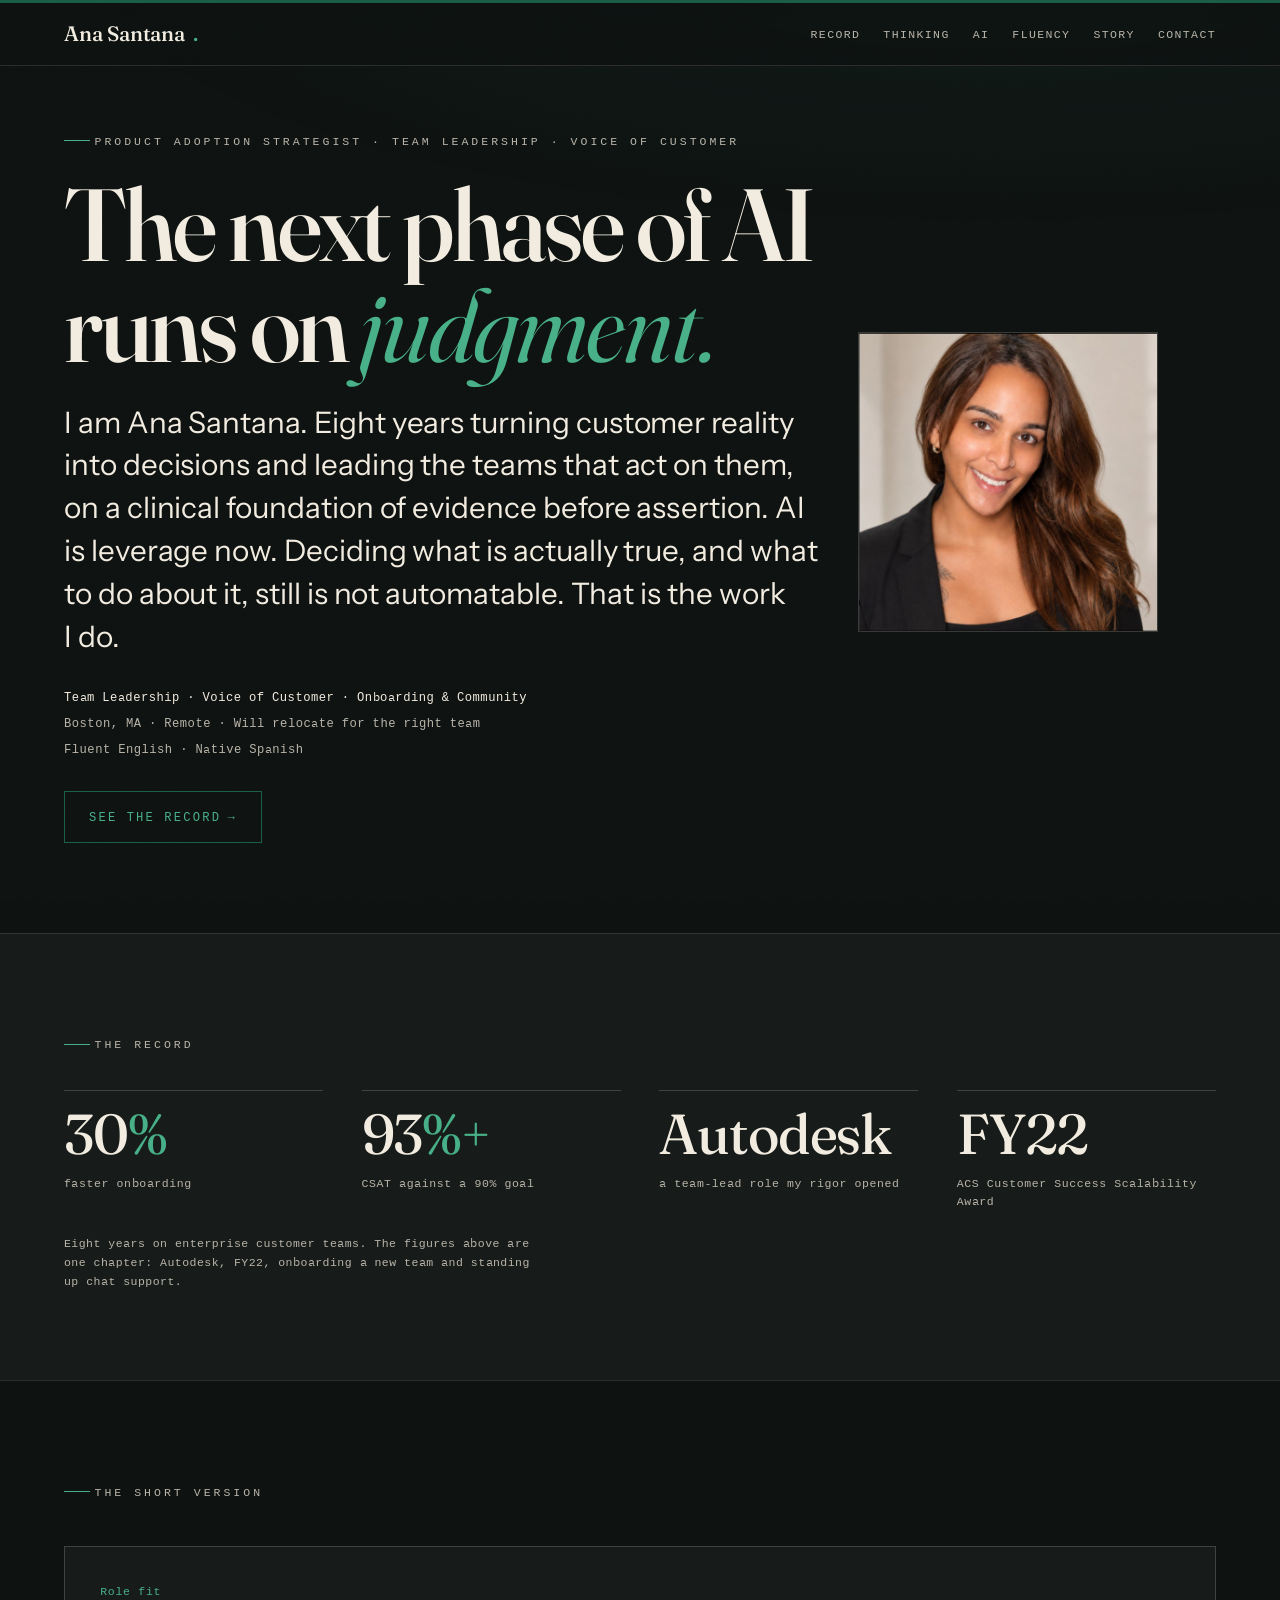
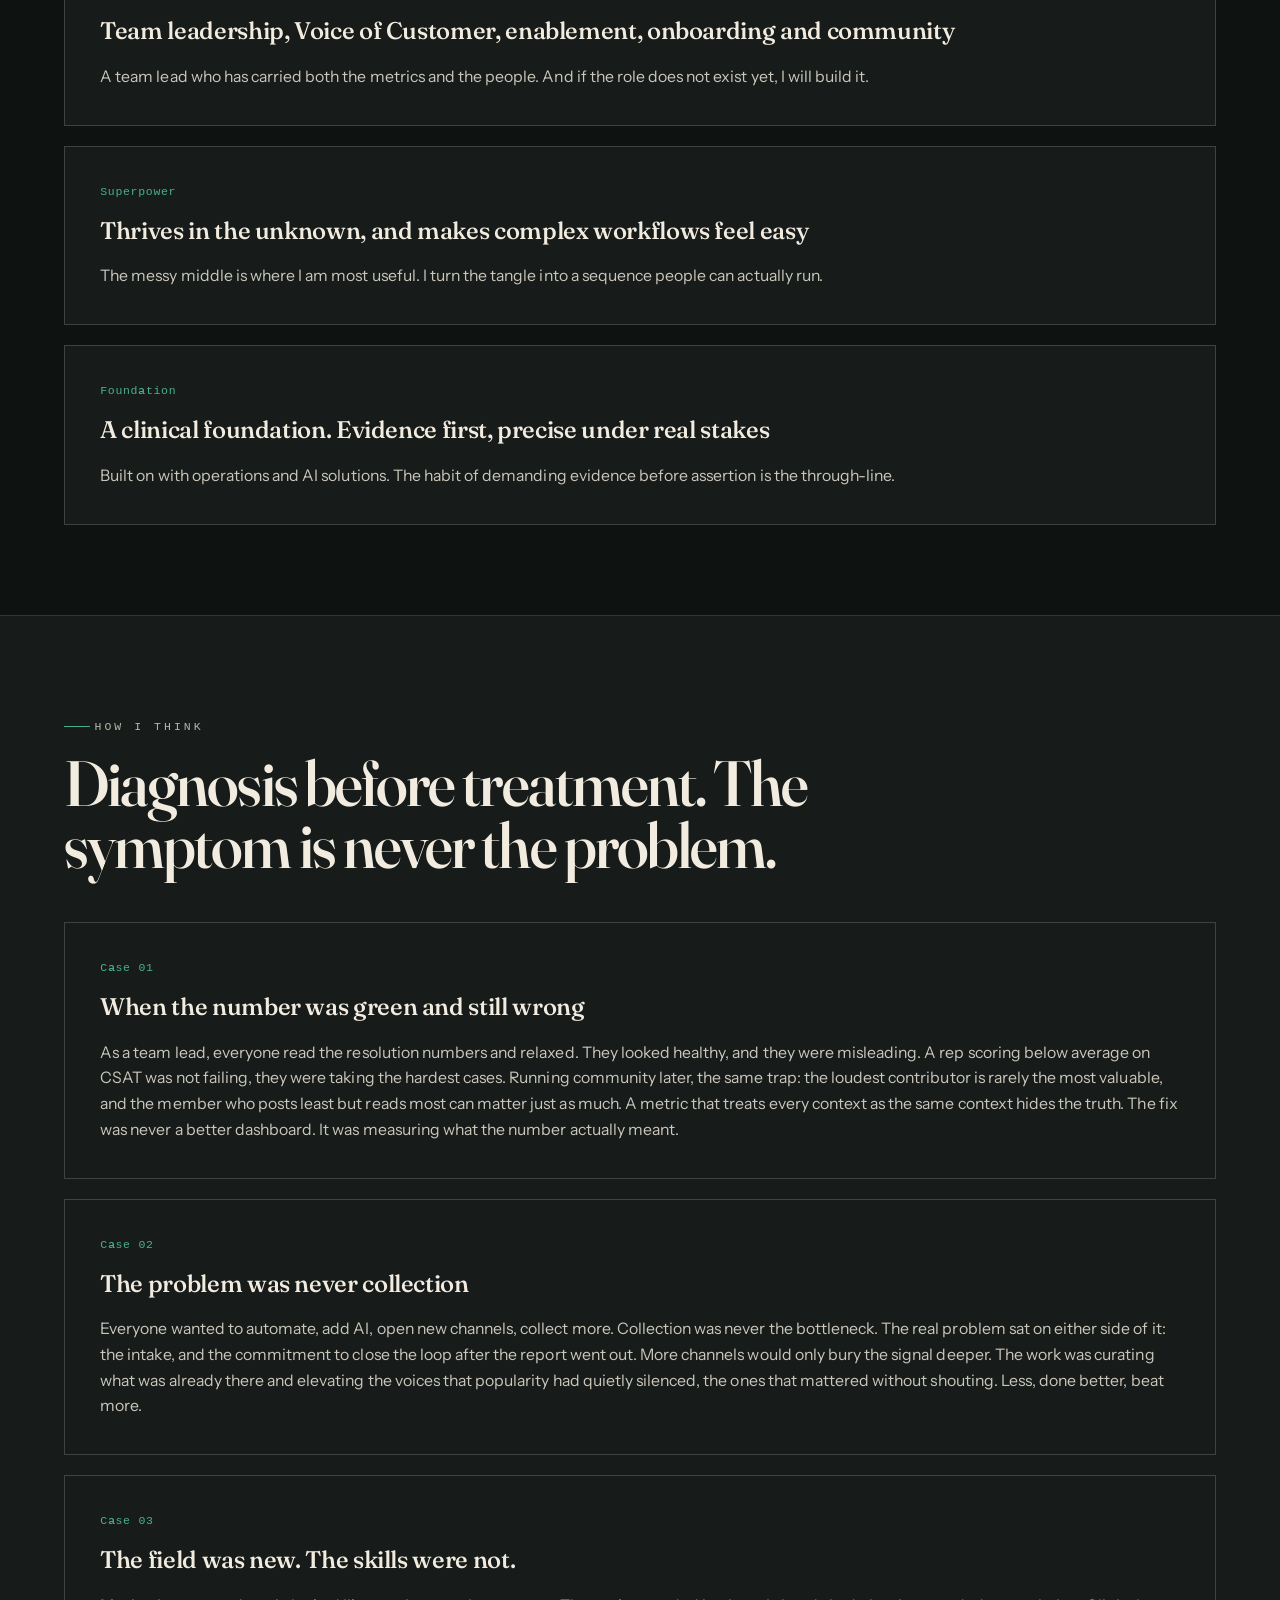
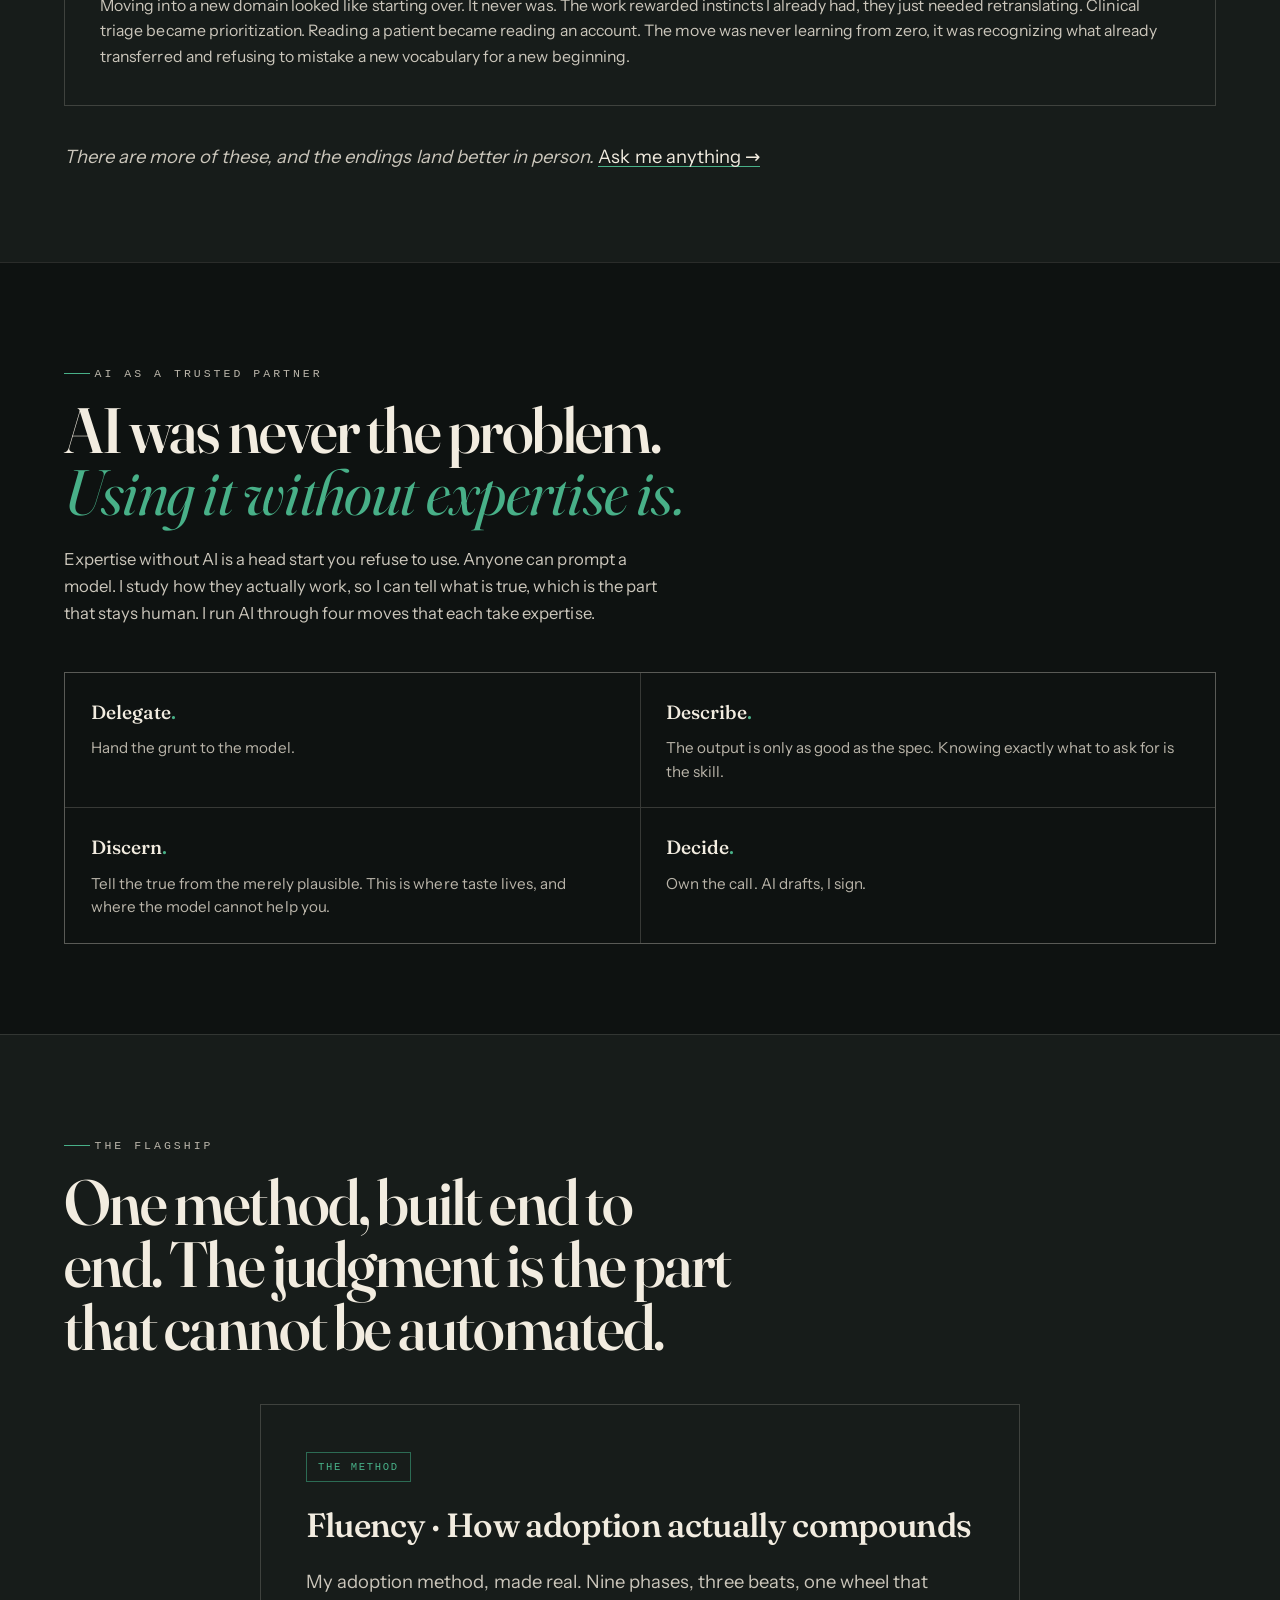
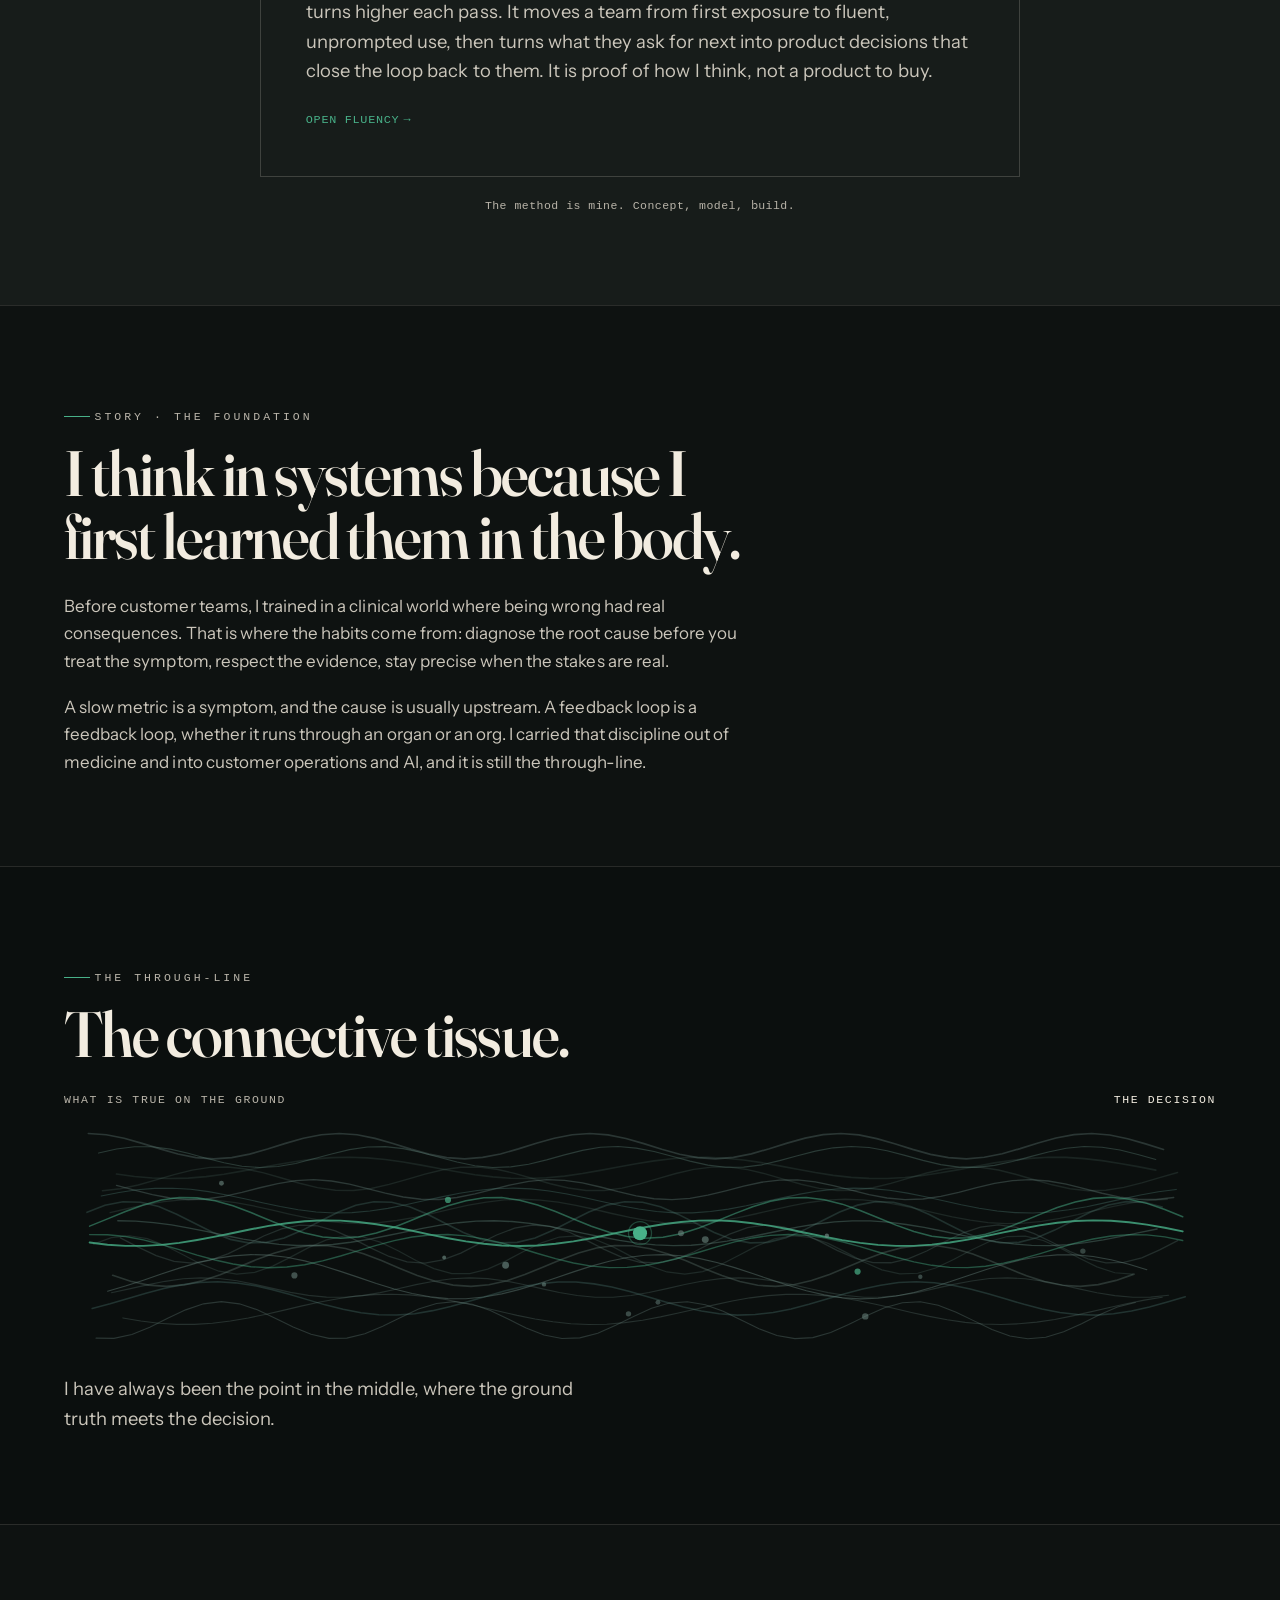
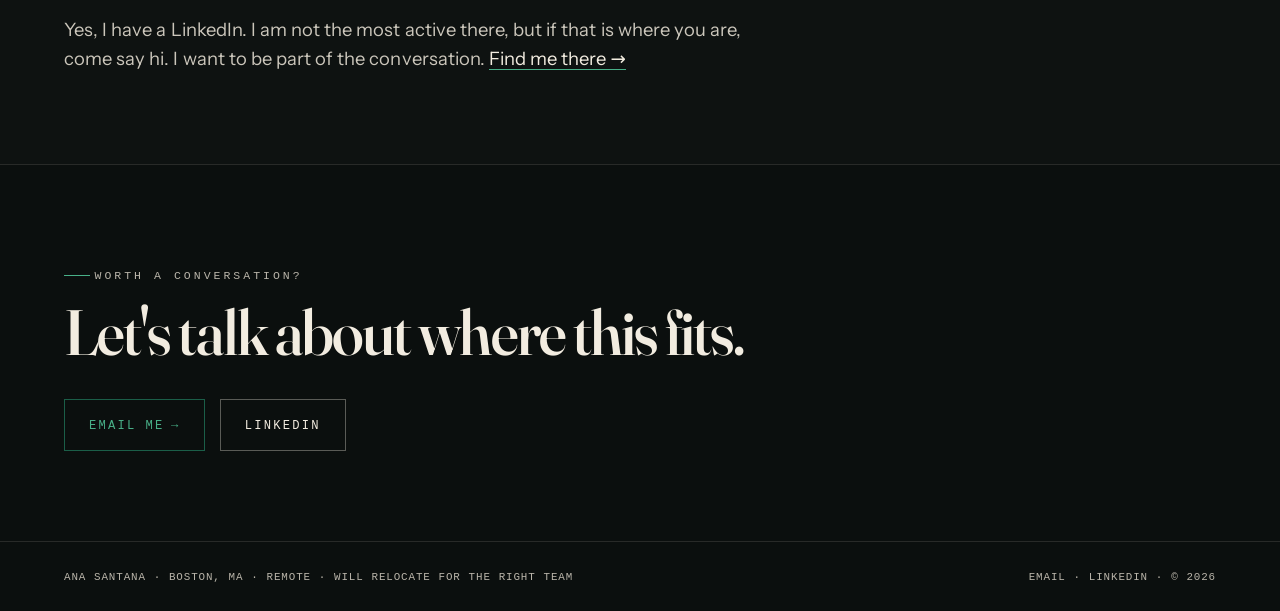
==== index.html @ 0f9dcd4f "Anchor proof band to the FY22 Autodesk chapter; add real Fluency OG card - Proof-band captions on bo" ====
<!doctype html>
<html lang="en">
<head>
<meta charset="utf-8">
<meta name="viewport" content="width=device-width, initial-scale=1">
<meta name="robots" content="noindex, nofollow">
<link rel="icon" href="/favicon.svg" type="image/svg+xml">
<title>Ana Santana · Product Adoption Strategist · Team Leadership · Voice of Customer</title>
<script>document.documentElement.classList.add('js')</script>
<meta name="description" content="Ana Santana. Product adoption strategist, team leader, and Voice-of-Customer professional, with AI as leverage. Eight years turning customer reality into decisions and leading the teams that act on them, on a clinical foundation of evidence before assertion. Boston, remote, will relocate for the right team.">
<link rel="canonical" href="https://anasantana.me/">
<meta property="og:title" content="Ana Santana · Product Adoption Strategist · Team Leadership · Voice of Customer">
<meta property="og:description" content="The next phase of AI runs on judgment. Ana leads customer teams and Voice-of-Customer work, turning messy customer signal into decisions people can act on, and builds the judgment into the tool.">
<meta property="og:type" content="profile">
<meta property="og:url" content="https://anasantana.me/">
<meta property="og:image" content="https://anasantana.me/og/index.png">
<meta property="og:image:width" content="1200">
<meta property="og:image:height" content="630">
<meta property="og:image:alt" content="Ana Santana. The next phase of AI runs on judgment. That is the part I am built for.">
<meta name="twitter:card" content="summary_large_image">
<meta name="twitter:title" content="Ana Santana · The next phase of AI runs on judgment">
<meta name="twitter:description" content="Ana leads customer teams and Voice-of-Customer work, turning messy customer signal into decisions people can act on.">
<meta name="twitter:image" content="https://anasantana.me/og/index.png">
<script type="application/ld+json">
{
  "@context":"https://schema.org",
  "@type":"Person",
  "name":"Ana Santana",
  "jobTitle":"Product Adoption Strategist",
  "url":"https://anasantana.me",
  "email":"mailto:hello@anasantana.me",
  "sameAs":["https://www.linkedin.com/in/ana-santana-dot-me/"],
  "address":{"@type":"PostalAddress","addressLocality":"Boston","addressRegion":"MA"},
  "knowsLanguage":["English","Spanish"],
  "description":"Bilingual team leader and Voice-of-Customer professional. Leads the teams that turn messy customer signal into decisions people can act on, and builds the judgment into the tool. A clinical foundation of evidence before assertion, eight years on enterprise customer teams including a team lead role, and AI as leverage."
}
</script>
<link rel="stylesheet" href="/assets/styles.css">
</head>
<body id="top">
<a class="skip" href="#main">Skip to content</a>

<header class="nav">
  <div class="nav__inner">
    <a class="brand" href="#top">Ana Santana<span class="dot">.</span></a>
    <button class="nav__toggle" aria-expanded="false" aria-controls="navlinks">Menu</button>
    <nav class="nav__links" id="navlinks" aria-label="Primary">
      <a href="#proof">Record</a>
      <a href="#think">Thinking</a>
      <a href="#ai">AI</a>
      <a href="/fluency/">Fluency</a>
      <a href="#story">Story</a>
      <a href="#contact">Contact</a>
    </nav>
  </div>
</header>

<main id="main">

  <!-- HERO -->
  <section class="section" style="padding-top: clamp(2.5rem, 6vh, 5rem);">
    <div class="wrap">
      <div class="grid" style="align-items: center;">
        <div style="grid-column: 1 / span 8;">
          <span class="kicker" data-reveal>Product Adoption Strategist · Team Leadership · Voice of Customer</span>
          <h1 class="display" style="margin-top: 1.5rem; max-width: 16ch;" data-reveal data-delay="1">The next phase of AI runs on <em>judgment.</em></h1>
          <p class="lede" style="margin-top: 1.6rem; max-width: 54ch;" data-reveal data-delay="2">I am Ana Santana. Eight years turning customer reality into decisions and leading the teams that act on them, on a clinical foundation of evidence before assertion. AI is leverage now. Deciding what is actually true, and what to do about it, still is not automatable. That is the work I do.</p>
          <div style="margin-top: 1.8rem; display: flex; flex-direction: column; gap: 0.4rem;" data-reveal data-delay="2">
            <span class="mono" style="font-size: 0.76rem; letter-spacing: 0.04em; color: var(--bone);">Team Leadership · Voice of Customer · Onboarding &amp; Community</span>
            <span class="mono muted" style="font-size: 0.76rem; letter-spacing: 0.04em;">Boston, MA · Remote · Will relocate for the right team</span>
            <span class="mono muted" style="font-size: 0.76rem; letter-spacing: 0.04em;">Fluent English · Native Spanish</span>
          </div>
          <a class="btn btn--green" style="margin-top: 2rem;" href="#proof" data-reveal data-delay="2">See the record <span class="arw">→</span></a>
        </div>
        <div style="grid-column: 9 / span 4;" data-reveal data-delay="1">
          <img src="/ana-headshot.jpg" width="300" height="300" alt="Ana Santana" style="width: 100%; max-width: 300px; border: 1px solid var(--line-2);">
        </div>
      </div>
    </div>
  </section>

  <!-- PROOF BAND -->
  <section class="section proofband" id="proof" aria-label="The record">
    <div class="wrap">
      <span class="kicker" data-reveal>The record</span>
      <div class="proofband__row" data-reveal data-delay="1">
        <div class="proofband__item">
          <div class="proofband__n">30<span class="u">%</span></div>
          <div class="proofband__l">faster onboarding</div>
        </div>
        <div class="proofband__item">
          <div class="proofband__n">93<span class="u">%+</span></div>
          <div class="proofband__l">CSAT against a 90% goal</div>
        </div>
        <div class="proofband__item">
          <div class="proofband__n">Autodesk</div>
          <div class="proofband__l">a team-lead role my rigor opened</div>
        </div>
        <div class="proofband__item">
          <div class="proofband__n">FY22</div>
          <div class="proofband__l">ACS Customer Success Scalability Award</div>
        </div>
      </div>
      <p class="mono muted" style="margin-top: 1.6rem; font-size: 0.72rem; letter-spacing: 0.04em; max-width: 68ch;" data-reveal data-delay="2">Eight years on enterprise customer teams. The figures above are one chapter: Autodesk, FY22, onboarding a new team and standing up chat support.</p>
    </div>
  </section>

  <!-- THE BRIEF -->
  <section class="section" aria-label="The brief">
    <div class="wrap">
      <h2 class="kicker" data-reveal>The short version</h2>
      <div class="cases" data-reveal data-delay="1">
        <article class="case">
          <div class="n">Role fit</div>
          <h3>Team leadership, Voice of Customer, enablement, onboarding and community</h3>
          <p>A team lead who has carried both the metrics and the people. And if the role does not exist yet, I will build it.</p>
        </article>
        <article class="case">
          <div class="n">Superpower</div>
          <h3>Thrives in the unknown, and makes complex workflows feel easy</h3>
          <p>The messy middle is where I am most useful. I turn the tangle into a sequence people can actually run.</p>
        </article>
        <article class="case">
          <div class="n">Foundation</div>
          <h3>A clinical foundation. Evidence first, precise under real stakes</h3>
          <p>Built on with operations and AI solutions. The habit of demanding evidence before assertion is the through-line.</p>
        </article>
      </div>
    </div>
  </section>

  <!-- HOW I THINK -->
  <section class="section surface" id="think" aria-label="How I think">
    <div class="wrap">
      <span class="kicker" data-reveal>How I think</span>
      <div class="grid" style="margin-top: 1rem;">
        <h2 class="display" style="grid-column: 1 / span 10;" data-reveal>Diagnosis before treatment. The symptom is never the problem.</h2>
      </div>
      <div class="cases" data-reveal data-delay="1">
        <article class="case">
          <div class="n">Case 01</div>
          <h3>When the number was green and still wrong</h3>
          <p>As a team lead, everyone read the resolution numbers and relaxed. They looked healthy, and they were misleading. A rep scoring below average on CSAT was not failing, they were taking the hardest cases. Running community later, the same trap: the loudest contributor is rarely the most valuable, and the member who posts least but reads most can matter just as much. A metric that treats every context as the same context hides the truth. The fix was never a better dashboard. It was measuring what the number actually meant.</p>
        </article>
        <article class="case">
          <div class="n">Case 02</div>
          <h3>The problem was never collection</h3>
          <p>Everyone wanted to automate, add AI, open new channels, collect more. Collection was never the bottleneck. The real problem sat on either side of it: the intake, and the commitment to close the loop after the report went out. More channels would only bury the signal deeper. The work was curating what was already there and elevating the voices that popularity had quietly silenced, the ones that mattered without shouting. Less, done better, beat more.</p>
        </article>
        <article class="case">
          <div class="n">Case 03</div>
          <h3>The field was new. The skills were not.</h3>
          <p>Moving into a new domain looked like starting over. It never was. The work rewarded instincts I already had, they just needed retranslating. Clinical triage became prioritization. Reading a patient became reading an account. The move was never learning from zero, it was recognizing what already transferred and refusing to mistake a new vocabulary for a new beginning.</p>
        </article>
      </div>
      <p class="invite" data-reveal data-delay="1"><em>There are more of these, and the endings land better in person.</em> <a class="tlink" href="mailto:hello@anasantana.me">Ask me anything →</a></p>
    </div>
  </section>

  <!-- AI AS JUDGMENT -->
  <section class="section" id="ai" aria-label="AI as judgment">
    <div class="wrap">
      <span class="kicker" data-reveal>AI as a trusted partner</span>
      <div class="grid" style="margin-top: 1rem;">
        <h2 class="display" style="grid-column: 1 / span 10;" data-reveal>AI was never the problem. <em>Using it without expertise is.</em></h2>
      </div>
      <p class="dim" style="margin-top: 1.4rem; max-width: 54ch; font-size: 1.04rem;" data-reveal data-delay="1">Expertise without AI is a head start you refuse to use. Anyone can prompt a model. I study how they actually work, so I can tell what is true, which is the part that stays human. I run AI through four moves that each take expertise.</p>
      <div class="moves" data-reveal data-delay="1">
        <div class="move"><h3>Delegate<span class="dot">.</span></h3><p>Hand the grunt to the model.</p></div>
        <div class="move"><h3>Describe<span class="dot">.</span></h3><p>The output is only as good as the spec. Knowing exactly what to ask for is the skill.</p></div>
        <div class="move"><h3>Discern<span class="dot">.</span></h3><p>Tell the true from the merely plausible. This is where taste lives, and where the model cannot help you.</p></div>
        <div class="move"><h3>Decide<span class="dot">.</span></h3><p>Own the call. AI drafts, I sign.</p></div>
      </div>
    </div>
  </section>

  <!-- THE FLUENCY FLAGSHIP -->
  <section class="section surface" aria-label="The flagship">
    <div class="wrap">
      <span class="kicker" data-reveal>The flagship</span>
      <div class="grid" style="margin-top: 1rem;">
        <h2 class="display" style="grid-column: 1 / span 10;" data-reveal>One method, built end to end. The judgment is the part that cannot be automated.</h2>
      </div>
      <div class="flagship" data-reveal data-delay="1">
        <a class="flag-card" href="/fluency/">
          <span class="tag">The method</span>
          <h3>Fluency · How adoption actually compounds</h3>
          <p>My adoption method, made real. Nine phases, three beats, one wheel that turns higher each pass. It moves a team from first exposure to fluent, unprompted use, then turns what they ask for next into product decisions that close the loop back to them. It is proof of how I think, not a product to buy.</p>
          <span class="go">Open Fluency <span class="arw">→</span></span>
        </a>
        <p class="provenance">The method is mine. Concept, model, build.</p>
      </div>
    </div>
  </section>

  <!-- ORIGIN STORY -->
  <section class="section" id="story" aria-label="The foundation">
    <div class="wrap">
      <span class="kicker" data-reveal>Story · the foundation</span>
      <div class="grid" style="margin-top: 1rem;">
        <h2 class="display" style="grid-column: 1 / span 10;" data-reveal>I think in systems because I first learned them in the body.</h2>
      </div>
      <div class="prose" style="margin-top: 1.6rem;" data-reveal data-delay="1">
        <p style="font-size: 1.06rem;">Before customer teams, I trained in a clinical world where being wrong had real consequences. That is where the habits come from: diagnose the root cause before you treat the symptom, respect the evidence, stay precise when the stakes are real.</p>
        <p style="font-size: 1.06rem;">A slow metric is a symptom, and the cause is usually upstream. A feedback loop is a feedback loop, whether it runs through an organ or an org. I carried that discipline out of medicine and into customer operations and AI, and it is still the through-line.</p>
      </div>
    </div>
  </section>

  <!-- CONNECTIVE TISSUE BAND -->
  <section class="section tissue-band" aria-label="The connective tissue">
    <div class="wrap">
      <span class="kicker" data-reveal>The through-line</span>
      <div class="grid" style="margin-top: 1rem; margin-bottom: 1.5rem;">
        <h2 class="display" style="grid-column: 1 / span 9;" data-reveal>The connective tissue.</h2>
      </div>
      <div data-reveal data-delay="1">
        <div class="tissue-poles"><span>what is true on the ground</span><span class="r">the decision</span></div>
        <svg class="fibers" viewBox="0 0 900 180" width="100%" role="img" aria-label="A woven mesh of connective-tissue fibers with a single green cell at its centre."><path d="M19 12.1 L33 13.1 L47 15.8 L61 19.8 L75 24.1 L89 28.1 L103 30.9 L117 31.9 L131 30.9 L145 28.2 L159 24.2 L173 19.8 L187 15.8 L201 13.1 L215 12.1 L229 13.1 L243 15.9 L257 19.9 L271 24.3 L285 28.2 L299 30.9 L313 31.9 L327 30.8 L341 28.1 L355 24.1 L369 19.7 L383 15.8 L397 13.1 L411 12.1 L425 13.2 L439 16.0 L453 20.0 L467 24.4 L481 28.3 L495 31.0 L509 31.9 L523 30.8 L537 28.0 L551 24.0 L565 19.6 L579 15.7 L593 13.0 L607 12.1 L621 13.2 L635 16.1 L649 20.1 L663 24.5 L677 28.4 L691 31.0 L705 31.9 L719 30.7 L733 27.9 L747 23.9 L761 19.5 L775 15.6 L789 13.0 L803 12.1 L817 13.3 L831 16.2 L845 20.2 L859 24.6" fill="none" stroke="#6E8A83" stroke-width="1.30" opacity="0.32" stroke-linecap="round"/><path d="M27 27.4 L41 24.2 L55 22.5 L69 22.5 L83 24.3 L97 27.5 L111 31.4 L125 35.0 L139 37.7 L153 38.7 L167 37.9 L181 35.5 L195 31.9 L209 28.1 L223 24.7 L237 22.7 L251 22.4 L265 23.9 L279 26.9 L293 30.6 L307 34.4 L321 37.3 L335 38.7 L349 38.2 L363 36.1 L377 32.7 L391 28.8 L405 25.3 L419 22.9 L433 22.3 L447 23.5 L461 26.2 L475 29.9 L489 33.7 L503 36.8 L517 38.5 L531 38.4 L545 36.6 L559 33.3 L573 29.5 L587 25.9 L601 23.3 L615 22.3 L629 23.1 L643 25.6 L657 29.2 L671 33.1 L685 36.4 L699 38.4 L713 38.6 L727 37.0 L741 34.0 L755 30.2 L769 26.5 L783 23.6 L797 22.3 L811 22.8 L825 25.0 L839 28.5 L853 32.4" fill="none" stroke="#5E8078" stroke-width="0.87" opacity="0.38" stroke-linecap="round"/><path d="M41 43.8 L55 45.7 L69 46.9 L83 47.3 L97 47.0 L111 45.8 L125 43.9 L139 41.5 L153 38.9 L167 36.3 L181 34.0 L195 32.1 L209 31.0 L223 30.7 L237 31.2 L251 32.4 L265 34.4 L279 36.8 L293 39.4 L307 42.0 L321 44.3 L335 46.0 L349 47.1 L363 47.3 L377 46.7 L391 45.4 L405 43.4 L419 40.9 L433 38.3 L447 35.7 L461 33.5 L475 31.8 L489 30.8 L503 30.7 L517 31.4 L531 32.8 L545 34.9 L559 37.4 L573 40.0 L587 42.6 L601 44.8 L615 46.4 L629 47.2 L643 47.3 L657 46.5 L671 44.9 L685 42.8 L699 40.3 L713 37.7 L727 35.1 L741 33.0 L755 31.5 L769 30.7 L783 30.8 L797 31.7 L811 33.3 L825 35.5 L839 38.0 L853 40.7" fill="none" stroke="#5E8078" stroke-width="1.27" opacity="0.19" stroke-linecap="round"/><path d="M30 56.8 L44 55.3 L58 52.3 L72 48.3 L86 44.2 L100 40.7 L114 38.6 L128 38.3 L142 39.8 L156 42.9 L170 46.9 L184 51.0 L198 54.4 L212 56.5 L226 56.7 L240 55.1 L254 51.9 L268 47.9 L282 43.8 L296 40.4 L310 38.5 L324 38.3 L338 40.0 L352 43.3 L366 47.3 L380 51.4 L394 54.7 L408 56.6 L422 56.6 L436 54.8 L450 51.5 L464 47.4 L478 43.4 L492 40.1 L506 38.4 L520 38.4 L534 40.3 L548 43.7 L562 47.8 L576 51.8 L590 55.0 L604 56.7 L618 56.5 L632 54.5 L646 51.1 L660 47.0 L674 43.0 L688 39.9 L702 38.3 L716 38.5 L730 40.6 L744 44.1 L758 48.2 L772 52.2 L786 55.3 L800 56.8 L814 56.4 L828 54.2 L842 50.7 L856 46.6 L870 42.6" fill="none" stroke="#5E8078" stroke-width="1.11" opacity="0.20" stroke-linecap="round"/><path d="M41 52.7 L55 56.3 L69 59.8 L83 62.5 L97 63.8 L111 63.3 L125 61.3 L139 58.1 L153 54.5 L167 51.2 L181 48.9 L195 48.2 L209 49.2 L223 51.7 L237 55.1 L251 58.7 L265 61.7 L279 63.5 L293 63.7 L307 62.1 L321 59.3 L335 55.7 L349 52.2 L363 49.5 L377 48.2 L391 48.7 L405 50.7 L419 53.9 L433 57.6 L447 60.9 L461 63.1 L475 63.8 L489 62.8 L503 60.3 L517 56.9 L531 53.3 L545 50.2 L559 48.5 L573 48.3 L587 49.9 L601 52.8 L615 56.4 L629 59.9 L643 62.5 L657 63.8 L671 63.3 L685 61.3 L699 58.1 L713 54.4 L727 51.1 L741 48.9 L755 48.2 L769 49.2 L783 51.7 L797 55.2 L811 58.8 L825 61.8 L839 63.5 L853 63.7 L867 62.1" fill="none" stroke="#6E8A83" stroke-width="1.04" opacity="0.34" stroke-linecap="round"/><path d="M29 60.9 L43 58.2 L57 56.1 L71 55.0 L85 54.9 L99 55.7 L113 57.5 L127 60.1 L141 63.1 L155 66.2 L169 69.2 L183 71.7 L197 73.4 L211 74.2 L225 73.9 L239 72.7 L253 70.6 L267 67.8 L281 64.7 L295 61.6 L309 58.8 L323 56.6 L337 55.2 L351 54.8 L365 55.4 L379 57.0 L393 59.4 L407 62.3 L421 65.4 L435 68.5 L449 71.1 L463 73.1 L477 74.1 L491 74.1 L505 73.1 L519 71.2 L533 68.6 L547 65.5 L561 62.4 L575 59.5 L589 57.1 L603 55.5 L617 54.8 L631 55.2 L645 56.5 L659 58.7 L673 61.5 L687 64.6 L701 67.8 L715 70.5 L729 72.6 L743 73.9 L757 74.2 L771 73.4 L785 71.7 L799 69.3 L813 66.3 L827 63.2 L841 60.2 L855 57.6 L869 55.8" fill="none" stroke="#4E7A72" stroke-width="0.85" opacity="0.37" stroke-linecap="round"/><path d="M36 74.0 L50 70.7 L64 67.7 L78 65.3 L92 63.9 L106 63.5 L120 64.3 L134 66.1 L148 68.7 L162 71.8 L176 75.1 L190 78.1 L204 80.5 L218 82.0 L232 82.5 L246 81.8 L260 80.1 L274 77.6 L288 74.5 L302 71.2 L316 68.1 L330 65.7 L344 64.0 L358 63.5 L372 64.1 L386 65.7 L400 68.2 L414 71.3 L428 74.6 L442 77.6 L456 80.2 L470 81.9 L484 82.5 L498 82.0 L512 80.4 L526 78.0 L540 75.0 L554 71.7 L568 68.6 L582 66.0 L596 64.2 L610 63.5 L624 63.9 L638 65.4 L652 67.8 L666 70.8 L680 74.1 L694 77.2 L708 79.8 L722 81.7 L736 82.5 L750 82.2 L764 80.8 L778 78.4 L792 75.5 L806 72.2 L820 69.0 L834 66.3 L848 64.4 L862 63.5" fill="none" stroke="#5E8078" stroke-width="1.03" opacity="0.21" stroke-linecap="round"/><path d="M18 73.7 L32 68.2 L46 65.4 L60 65.8 L74 69.2 L88 75.2 L102 82.3 L116 89.3 L130 94.8 L144 97.6 L158 97.2 L172 93.7 L186 87.8 L200 80.6 L214 73.6 L228 68.2 L242 65.4 L256 65.8 L270 69.3 L284 75.2 L298 82.4 L312 89.4 L326 94.9 L340 97.6 L354 97.2 L368 93.7 L382 87.7 L396 80.5 L410 73.5 L424 68.1 L438 65.4 L452 65.8 L466 69.4 L480 75.3 L494 82.5 L508 89.5 L522 94.9 L536 97.6 L550 97.2 L564 93.6 L578 87.6 L592 80.4 L606 73.5 L620 68.1 L634 65.3 L648 65.8 L662 69.4 L676 75.4 L690 82.6 L704 89.6 L718 94.9 L732 97.7 L746 97.2 L760 93.6 L774 87.6 L788 80.4 L802 73.4 L816 68.0 L830 65.3 L844 65.9 L858 69.5" fill="none" stroke="#4E7A72" stroke-width="1.28" opacity="0.32" stroke-linecap="round"/><path d="M42 80.3 L56 80.6 L70 81.7 L84 83.5 L98 86.0 L112 88.8 L126 91.8 L140 94.6 L154 96.9 L168 98.7 L182 99.6 L196 99.6 L210 98.8 L224 97.1 L238 94.8 L252 92.0 L266 89.1 L280 86.2 L294 83.7 L308 81.8 L322 80.6 L336 80.3 L350 80.9 L364 82.3 L378 84.5 L392 87.1 L406 90.1 L420 93.0 L434 95.6 L448 97.7 L462 99.1 L476 99.7 L490 99.4 L504 98.2 L518 96.2 L532 93.7 L546 90.8 L560 87.9 L574 85.1 L588 82.8 L602 81.2 L616 80.4 L630 80.4 L644 81.4 L658 83.2 L672 85.5 L686 88.3 L700 91.3 L714 94.1 L728 96.6 L742 98.4 L756 99.5 L770 99.7 L784 99.0 L798 97.4 L812 95.2 L826 92.5 L840 89.6 L854 86.7" fill="none" stroke="#5E8078" stroke-width="1.06" opacity="0.41" stroke-linecap="round"/><path d="M44 93.7 L58 100.9 L72 107.5 L86 112.1 L100 113.4 L114 111.3 L128 106.2 L142 99.3 L156 92.2 L170 86.6 L184 83.7 L198 84.3 L212 88.2 L226 94.5 L240 101.7 L254 108.2 L268 112.4 L282 113.4 L296 110.9 L310 105.5 L324 98.4 L338 91.4 L352 86.1 L366 83.6 L380 84.6 L394 88.9 L408 95.4 L422 102.6 L436 108.9 L450 112.7 L464 113.2 L478 110.3 L492 104.7 L506 97.6 L520 90.7 L534 85.6 L548 83.6 L562 85.0 L576 89.6 L590 96.2 L604 103.4 L618 109.5 L632 113.0 L646 113.1 L660 109.8 L674 103.9 L688 96.7 L702 89.9 L716 85.2 L730 83.5 L744 85.4 L758 90.3 L772 97.1 L786 104.3 L800 110.1 L814 113.2 L828 112.8 L842 109.2 L856 103.0 L870 95.8" fill="none" stroke="#6E8A83" stroke-width="1.01" opacity="0.25" stroke-linecap="round"/><path d="M23 98.5 L37 93.5 L51 92.0 L65 94.2 L79 99.6 L93 106.9 L107 114.2 L121 119.7 L135 122.0 L149 120.6 L163 115.7 L177 108.7 L191 101.3 L205 95.2 L219 92.2 L233 92.8 L247 97.0 L261 103.7 L275 111.3 L289 117.7 L303 121.5 L317 121.6 L331 118.1 L345 111.8 L359 104.3 L373 97.5 L387 93.0 L401 92.1 L415 94.9 L429 100.7 L443 108.1 L457 115.3 L471 120.3 L485 122.0 L499 120.0 L513 114.7 L527 107.4 L541 100.1 L555 94.5 L569 92.0 L583 93.3 L597 98.0 L611 105.0 L625 112.5 L639 118.6 L653 121.8 L667 121.3 L681 117.2 L695 110.6 L709 103.1 L723 96.5 L737 92.6 L751 92.3 L765 95.7 L779 101.9 L793 109.4 L807 116.3 L821 120.9 L835 121.9" fill="none" stroke="#5E8078" stroke-width="0.96" opacity="0.23" stroke-linecap="round"/><path d="M38 122.9 L52 127.5 L66 130.6 L80 131.6 L94 130.4 L108 127.2 L122 122.4 L136 116.7 L150 110.8 L164 105.6 L178 101.7 L192 99.6 L206 99.8 L220 102.0 L234 106.1 L248 111.4 L262 117.3 L276 123.0 L290 127.6 L304 130.6 L318 131.6 L332 130.3 L346 127.1 L360 122.3 L374 116.6 L388 110.7 L402 105.5 L416 101.6 L430 99.6 L444 99.8 L458 102.1 L472 106.2 L486 111.6 L500 117.5 L514 123.1 L528 127.7 L542 130.7 L556 131.6 L570 130.3 L584 127.0 L598 122.2 L612 116.4 L626 110.5 L640 105.3 L654 101.5 L668 99.6 L682 99.8 L696 102.2 L710 106.3 L724 111.7 L738 117.6 L752 123.3 L766 127.8 L780 130.7 L794 131.6 L808 130.2 L822 126.9 L836 122.0" fill="none" stroke="#6E8A83" stroke-width="1.29" opacity="0.31" stroke-linecap="round"/><path d="M34 135.3 L48 131.3 L62 126.7 L76 121.9 L90 117.3 L104 113.2 L118 109.9 L132 107.7 L146 106.7 L160 107.1 L174 108.8 L188 111.6 L202 115.4 L216 119.8 L230 124.5 L244 129.3 L258 133.6 L272 137.1 L286 139.7 L300 141.1 L314 141.2 L328 139.9 L342 137.4 L356 133.9 L370 129.7 L384 125.0 L398 120.2 L412 115.7 L426 111.9 L440 109.0 L454 107.2 L468 106.7 L482 107.6 L496 109.7 L510 112.9 L524 116.9 L538 121.5 L552 126.3 L566 130.9 L580 135.0 L594 138.2 L608 140.4 L622 141.3 L636 140.8 L650 139.1 L664 136.3 L678 132.4 L692 128.0 L706 123.2 L720 118.5 L734 114.2 L748 110.7 L762 108.2 L776 106.9 L790 106.9 L804 108.2 L818 110.7 L832 114.3 L846 118.5" fill="none" stroke="#6E8A83" stroke-width="0.88" opacity="0.41" stroke-linecap="round"/><path d="M37 136.5 L51 133.5 L65 130.4 L79 127.6 L93 125.6 L107 124.9 L121 125.4 L135 127.2 L149 130.0 L163 133.1 L177 136.2 L191 138.6 L205 139.9 L219 140.0 L233 138.8 L247 136.4 L261 133.4 L275 130.2 L289 127.5 L303 125.6 L317 124.9 L331 125.5 L345 127.3 L359 130.1 L373 133.3 L387 136.3 L401 138.7 L415 140.0 L429 140.0 L443 138.7 L457 136.3 L471 133.3 L485 130.1 L499 127.4 L513 125.5 L527 124.9 L541 125.5 L555 127.4 L569 130.2 L583 133.4 L597 136.4 L611 138.7 L625 140.0 L639 139.9 L653 138.6 L667 136.2 L681 133.1 L695 130.0 L709 127.3 L723 125.4 L737 124.9 L751 125.6 L765 127.5 L779 130.3 L793 133.5 L807 136.5 L821 138.8 L835 140.0 L849 139.9 L863 138.5" fill="none" stroke="#6E8A83" stroke-width="0.88" opacity="0.25" stroke-linecap="round"/><path d="M22 148.8 L36 145.2 L50 141.0 L64 136.9 L78 133.2 L92 130.3 L106 128.5 L120 128.0 L134 128.8 L148 130.8 L162 133.9 L176 137.7 L190 141.9 L204 146.0 L218 149.5 L232 152.2 L246 153.7 L260 153.9 L274 152.9 L288 150.5 L302 147.3 L316 143.3 L330 139.2 L344 135.2 L358 131.8 L372 129.4 L386 128.1 L400 128.2 L414 129.6 L428 132.1 L442 135.6 L456 139.6 L470 143.8 L484 147.6 L498 150.8 L512 153.0 L526 154.0 L540 153.6 L554 151.9 L568 149.2 L582 145.5 L596 141.4 L610 137.3 L624 133.6 L638 130.6 L652 128.6 L666 128.0 L680 128.7 L694 130.6 L708 133.6 L722 137.4 L736 141.5 L750 145.6 L764 149.2 L778 152.0 L792 153.6 L806 154.0 L820 153.0 L834 150.8 L848 147.6 L862 143.7 L876 139.6" fill="none" stroke="#4E7A72" stroke-width="1.21" opacity="0.34" stroke-linecap="round"/><path d="M46 156.2 L60 158.6 L74 160.3 L88 161.2 L102 161.2 L116 160.3 L130 158.6 L144 156.2 L158 153.3 L172 150.1 L186 146.8 L200 143.8 L214 141.2 L228 139.2 L242 138.0 L256 137.7 L270 138.2 L284 139.7 L298 141.8 L312 144.6 L326 147.7 L340 151.0 L354 154.2 L368 157.0 L382 159.2 L396 160.7 L410 161.3 L424 161.1 L438 159.9 L452 158.0 L466 155.4 L480 152.4 L494 149.2 L508 146.0 L522 143.0 L536 140.5 L550 138.8 L564 137.8 L578 137.7 L592 138.6 L606 140.2 L620 142.6 L634 145.5 L648 148.6 L662 151.9 L676 155.0 L690 157.6 L704 159.7 L718 161.0 L732 161.3 L746 160.8 L760 159.5 L774 157.4 L788 154.6 L802 151.5 L816 148.3 L830 145.1 L844 142.3 L858 140.0" fill="none" stroke="#6E8A83" stroke-width="0.86" opacity="0.28" stroke-linecap="round"/><path d="M25 172.0 L39 172.2 L53 169.1 L67 163.4 L81 156.5 L95 149.9 L109 145.2 L123 143.5 L137 145.2 L151 149.8 L165 156.4 L179 163.3 L193 169.0 L207 172.2 L221 172.0 L235 168.6 L249 162.7 L263 155.8 L277 149.3 L291 144.9 L305 143.5 L319 145.5 L333 150.4 L347 157.1 L361 164.0 L375 169.5 L389 172.3 L403 171.8 L417 168.1 L431 162.0 L445 155.0 L459 148.7 L473 144.6 L487 143.6 L501 145.9 L515 151.0 L529 157.8 L543 164.6 L557 169.9 L571 172.4 L585 171.6 L599 167.6 L613 161.4 L627 154.4 L641 148.2 L655 144.3 L669 143.6 L683 146.3 L697 151.7 L711 158.5 L725 165.2 L739 170.3 L753 172.5 L767 171.3 L781 167.0 L795 160.7 L809 153.7 L823 147.7 L837 144.1" fill="none" stroke="#6E8A83" stroke-width="0.86" opacity="0.32" stroke-linecap="round"/><path d="M20 97.3 L34 99.0 L48 99.9 L62 99.9 L76 99.1 L90 97.6 L104 95.3 L118 92.7 L132 89.8 L146 86.9 L160 84.3 L174 82.2 L188 80.7 L202 80.0 L216 80.2 L230 81.2 L244 83.0 L258 85.4 L272 88.1 L286 91.1 L300 93.9 L314 96.4 L328 98.3 L342 99.6 L356 100.0 L370 99.6 L384 98.3 L398 96.4 L412 93.9 L426 91.0 L440 88.1 L454 85.3 L468 83.0 L482 81.2 L496 80.2 L510 80.0 L524 80.7 L538 82.2 L552 84.3 L566 86.9 L580 89.8 L594 92.7 L608 95.4 L622 97.6 L636 99.1 L650 99.9 L664 99.9 L678 98.9 L692 97.3 L706 95.0 L720 92.3 L734 89.4 L748 86.5 L762 83.9 L776 81.9 L790 80.5 L804 80.0 L818 80.3 L832 81.5 L846 83.3 L860 85.8 L874 88.6" fill="none" stroke="#48B088" stroke-width="1.5" opacity="0.8" stroke-linecap="round"/><path d="M20 84.5 L34 78.8 L48 73.0 L62 67.9 L76 64.1 L90 62.2 L104 62.4 L118 64.6 L132 68.6 L146 73.9 L160 79.7 L174 85.3 L188 89.9 L202 92.9 L216 94.0 L230 92.9 L244 89.9 L258 85.3 L272 79.7 L286 73.8 L300 68.6 L314 64.6 L328 62.3 L342 62.2 L356 64.2 L370 67.9 L384 73.1 L398 78.9 L412 84.5 L426 89.3 L440 92.6 L454 94.0 L468 93.2 L482 90.4 L496 86.0 L510 80.5 L524 74.7 L538 69.3 L552 65.0 L566 62.5 L580 62.1 L594 63.8 L608 67.3 L622 72.3 L636 78.0 L650 83.7 L664 88.7 L678 92.3 L692 93.9 L706 93.5 L720 90.9 L734 86.7 L748 81.3 L762 75.5 L776 70.0 L790 65.6 L804 62.8 L818 62.0 L832 63.4 L846 66.7 L860 71.5 L874 77.2" fill="none" stroke="#48B088" stroke-width="1.2" opacity="0.5" stroke-linecap="round"/><path d="M20 91.1 L34 91.2 L48 92.6 L62 95.2 L76 98.8 L90 102.8 L104 107.1 L118 110.9 L132 114.1 L146 116.2 L160 117.0 L174 116.4 L188 114.6 L202 111.6 L216 107.8 L230 103.6 L244 99.5 L258 95.8 L272 93.0 L286 91.4 L300 91.0 L314 92.1 L328 94.4 L342 97.7 L356 101.6 L370 105.9 L384 109.9 L398 113.3 L412 115.7 L426 116.9 L440 116.7 L454 115.2 L468 112.5 L482 109.0 L496 104.9 L510 100.7 L524 96.8 L538 93.7 L552 91.7 L566 91.0 L580 91.7 L594 93.6 L608 96.7 L622 100.5 L636 104.7 L650 108.8 L664 112.4 L678 115.1 L692 116.7 L706 116.9 L720 115.8 L734 113.4 L748 110.1 L762 106.1 L776 101.8 L790 97.8 L804 94.5 L818 92.2 L832 91.1 L846 91.3 L860 92.9 L874 95.7" fill="none" stroke="#48B088" stroke-width="1.1" opacity="0.42" stroke-linecap="round"/><circle cx="501" cy="95" r="2.7" fill="#6E8A83" opacity="0.58"/><circle cx="123" cy="51" r="1.9" fill="#6E8A83" opacity="0.59"/><circle cx="796" cy="104" r="2.1" fill="#6E8A83" opacity="0.43"/><circle cx="441" cy="153" r="2.1" fill="#6E8A83" opacity="0.49"/><circle cx="180" cy="123" r="2.4" fill="#6E8A83" opacity="0.54"/><circle cx="596" cy="92" r="1.7" fill="#6E8A83" opacity="0.69"/><circle cx="345" cy="115" r="2.7" fill="#6E8A83" opacity="0.63"/><circle cx="297" cy="109" r="1.5" fill="#6E8A83" opacity="0.65"/><circle cx="464" cy="144" r="1.9" fill="#6E8A83" opacity="0.47"/><circle cx="482" cy="90" r="2.3" fill="#6E8A83" opacity="0.58"/><circle cx="669" cy="124" r="1.7" fill="#6E8A83" opacity="0.47"/><circle cx="375" cy="130" r="1.7" fill="#6E8A83" opacity="0.55"/><circle cx="626" cy="155" r="2.5" fill="#6E8A83" opacity="0.54"/><circle cx="300" cy="64" r="2.4" fill="#48B088" opacity="0.7"/><circle cx="620" cy="120" r="2.4" fill="#48B088" opacity="0.7"/><circle cx="450" cy="90" r="9" fill="none" stroke="#48B088" stroke-width="1" opacity="0.35"/><circle cx="450" cy="90" r="5.5" fill="#48B088"/></svg>
      </div>
      <p class="tissue-sub" data-reveal data-delay="1">I have always been the point in the middle, where the ground truth meets the decision.</p>
    </div>
  </section>

  <!-- LINKEDIN -->
  <section class="section" aria-label="LinkedIn">
    <div class="wrap">
      <p class="dim" style="max-width: 60ch;" data-reveal>Yes, I have a LinkedIn. I am not the most active there, but if that is where you are, come say hi. I want to be part of the conversation. <a class="tlink" href="https://www.linkedin.com/in/ana-santana-dot-me/" target="_blank" rel="noopener">Find me there →</a></p>
    </div>
  </section>

  <!-- CONTACT -->
  <section class="section well" id="contact" aria-label="Contact">
    <div class="wrap">
      <span class="kicker" data-reveal>Worth a conversation?</span>
      <div class="grid" style="margin-top: 1rem;">
        <h2 class="display" style="grid-column: 1 / span 9;" data-reveal>Let's talk about where this fits.</h2>
      </div>
      <div class="contact-links" data-reveal data-delay="1">
        <a class="btn btn--green" href="mailto:hello@anasantana.me">Email me <span class="arw">→</span></a>
        <a class="btn" href="https://www.linkedin.com/in/ana-santana-dot-me/" target="_blank" rel="noopener">LinkedIn</a>
      </div>
    </div>
  </section>

</main>

<footer class="footer">
  <div class="wrap">
    <div class="footer__bar">
      <span>Ana Santana · Boston, MA · Remote · Will relocate for the right team</span>
      <span><a href="mailto:hello@anasantana.me">Email</a> · <a href="https://www.linkedin.com/in/ana-santana-dot-me/" target="_blank" rel="noopener">LinkedIn</a> · © <span data-year>2026</span></span>
    </div>
  </div>
</footer>

<script src="/assets/app.js"></script>
</body>
</html>
---- assets/styles.css ----
/* =========================================================================
   anasantana.me — shared design system
   One voice across the domain. Dark green-on-ink, warm ivory text.
   Fraunces (display) · Instrument Sans (body) · IBM Plex Mono (labels/data)
   Tokens are the authority. See site-spec.md Section 3.
   ========================================================================= */

/* ------------------------------------------------------------------ fonts */
@font-face {
  font-family: "Fraunces";
  font-style: normal;
  font-weight: 300 600;
  font-display: swap;
  src: url("fonts/fraunces-latin.woff2") format("woff2");
}
@font-face {
  font-family: "Fraunces";
  font-style: italic;
  font-weight: 300 600;
  font-display: swap;
  src: url("fonts/fraunces-italic-latin.woff2") format("woff2");
}
@font-face {
  font-family: "Instrument Sans";
  font-style: normal;
  font-weight: 400 700;
  font-display: swap;
  src: url("fonts/instrumentsans.woff2") format("woff2");
}
@font-face {
  font-family: "IBM Plex Mono";
  font-style: normal;
  font-weight: 400;
  font-display: swap;
  src: url("fonts/ibmplexmono-400.woff2") format("woff2");
}
@font-face {
  font-family: "IBM Plex Mono";
  font-style: normal;
  font-weight: 500;
  font-display: swap;
  src: url("fonts/ibmplexmono-500.woff2") format("woff2");
}
@font-face {
  font-family: "IBM Plex Mono";
  font-style: normal;
  font-weight: 600;
  font-display: swap;
  src: url("fonts/ibmplexmono-600.woff2") format("woff2");
}

/* ----------------------------------------------------------------- tokens */
:root {
  /* ground — near-black with a whisper of green, never pure black */
  --ink:      #0E1211;
  --surface:  #171C1A;   /* raised cards and blocks, elevation by lightness */
  --well:     #0B0F0E;   /* footer / deepest wells */

  /* text — warm ivory, never pure white */
  --bone:     #F2ECE0;   /* primary text */
  --bone-mid: #CBC6BB;   /* body prose, one step down */
  --bone-dim: #B9B4A9;   /* secondary text and captions */

  /* accent — one green hue, two stops. A ramp, not two colors. */
  --green:     #1B5E48;  /* fills, CTA, wheel arcs and nodes */
  --green-lit: #48B088;  /* the accent word, the glow, any green read as text */
  --green-dim: #2C6B54;  /* quiet green borders */

  /* lines — bone at low alpha */
  --line:        rgba(242, 236, 224, 0.12);
  --line-2:      rgba(242, 236, 224, 0.18);
  --line-strong: rgba(242, 236, 224, 0.34);

  /* type */
  --f-display: "Fraunces", "Georgia", "Times New Roman", serif;
  --f-text:    "Instrument Sans", system-ui, -apple-system, sans-serif;
  --f-mono:    "IBM Plex Mono", ui-monospace, "SFMono-Regular", Menlo, monospace;

  /* rhythm */
  --pad:  clamp(1.25rem, 5vw, 6rem);
  --maxw: 1320px;
  --ease: cubic-bezier(0.22, 1, 0.36, 1);
}

/* ------------------------------------------------------------------ reset */
*, *::before, *::after { box-sizing: border-box; }
* { margin: 0; }
html { -webkit-text-size-adjust: 100%; scroll-behavior: smooth; }

/* signature masthead — one decisive green stroke on every page */
html::before {
  content: ""; position: fixed; inset: 0 0 auto 0; height: 3px;
  background: var(--green); z-index: 10000; pointer-events: none;
}
body { margin-top: 3px; }

@media (prefers-reduced-motion: reduce) {
  html { scroll-behavior: auto; }
  *, *::before, *::after { animation: none !important; transition: none !important; }
}

body {
  background: var(--ink);
  color: var(--bone);
  font-family: var(--f-text);
  font-weight: 400;
  font-size: clamp(1.02rem, 0.55vw + 0.9rem, 1.15rem);
  line-height: 1.62;
  letter-spacing: 0.002em;
  -webkit-font-smoothing: antialiased;
  text-rendering: optimizeLegibility;
  overflow-x: hidden;
}

/* faint film grain over the whole canvas */
body::before {
  content: ""; position: fixed; inset: 0; z-index: 9999;
  pointer-events: none; opacity: 0.03; mix-blend-mode: overlay;
  background-image: url("data:image/svg+xml;utf8,<svg xmlns='http://www.w3.org/2000/svg' width='160' height='160'><filter id='n'><feTurbulence type='fractalNoise' baseFrequency='0.82' numOctaves='2' stitchTiles='stitch'/></filter><rect width='100%25' height='100%25' filter='url(%23n)'/></svg>");
}
/* faint green vignette from the top */
body::after {
  content: ""; position: fixed; inset: 0 0 auto 0; height: 62vh;
  z-index: -1; pointer-events: none;
  background: radial-gradient(120% 80% at 78% -8%, rgba(27, 94, 72, 0.14), transparent 60%);
}

img { max-width: 100%; display: block; }
a { color: inherit; }
::selection { background: var(--green); color: var(--bone); }

/* ----------------------------------------------------------------- layout */
.wrap { max-width: var(--maxw); margin-inline: auto; padding-inline: var(--pad); }
.section { padding-block: clamp(4rem, 10vh, 8.5rem); position: relative; }
.section + .section { border-top: 1px solid var(--line); }
.hairline { border-top: 1px solid var(--line); }

.grid { display: grid; grid-template-columns: repeat(12, 1fr); gap: clamp(1.5rem, 3vw, 3.25rem); }
@media (max-width: 820px) { .grid { grid-template-columns: repeat(6, 1fr); gap: 1.75rem; } }

.surface { background: var(--surface); }
.well    { background: var(--well); }

/* ------------------------------------------------------------------- type */
.display {
  font-family: var(--f-display);
  font-weight: 540;
  line-height: 0.98;
  letter-spacing: -0.03em;
  font-variation-settings: "SOFT" 0, "WONK" 1, "opsz" 144;
  text-wrap: balance;
}
.display em { font-style: italic; font-weight: 380; letter-spacing: -0.012em; color: var(--green-lit); }
h1.display { font-size: clamp(2.7rem, 8vw, 7.4rem); }
h2.display { font-size: clamp(2rem, 5vw, 4rem); }
h3.display { font-size: clamp(1.4rem, 2.6vw, 2.2rem); font-weight: 560; letter-spacing: -0.02em; }

.lede {
  font-family: var(--f-text);
  font-weight: 380;
  font-size: clamp(1.22rem, 1.3vw + 1rem, 1.85rem);
  line-height: 1.45;
  letter-spacing: -0.002em;
  color: var(--bone);
  text-wrap: pretty;
}
.prose p { max-width: 62ch; color: var(--bone-mid); text-wrap: pretty; }
.prose p + p { margin-top: 1.1em; }
.prose strong, .prose em.mark { color: var(--bone); font-weight: 600; font-style: normal; }
em.italic { font-style: italic; }

/* utility mono labels */
.mono { font-family: var(--f-mono); }
.kicker {
  font-family: var(--f-mono);
  font-size: 0.72rem; font-weight: 500;
  letter-spacing: 0.26em; text-transform: uppercase;
  color: var(--bone-dim);
  display: inline-flex; align-items: center; gap: 0.7ch;
}
.kicker::before {
  content: ""; width: 1.6rem; height: 1px;
  background: var(--green-lit); display: inline-block;
}
.kicker.plain::before { display: none; }
.num {
  font-family: var(--f-mono); font-weight: 500;
  font-variant-numeric: tabular-nums; letter-spacing: 0.02em;
  color: var(--green-lit);
}

.accent { color: var(--green-lit); }
.muted  { color: var(--bone-dim); }
.dim    { color: var(--bone-mid); }

/* ------------------------------------------------------------------ links */
.link {
  font-family: var(--f-mono); font-size: 0.78rem;
  letter-spacing: 0.14em; text-transform: uppercase; text-decoration: none;
  color: var(--bone); position: relative; padding-bottom: 3px;
  display: inline-flex; align-items: center; gap: 0.7ch;
}
.link::after {
  content: ""; position: absolute; left: 0; bottom: 0;
  width: 100%; height: 1px; background: var(--green-lit);
  transform: scaleX(0); transform-origin: left;
  transition: transform 0.45s var(--ease);
}
.link:hover::after { transform: scaleX(1); }
.link .arw { transition: transform 0.4s var(--ease); color: var(--green-lit); }
.link:hover .arw { transform: translateX(4px); }

/* inline prose links */
.tlink {
  color: var(--bone); text-decoration: none;
  background-image: linear-gradient(var(--green-lit), var(--green-lit));
  background-size: 100% 1px; background-position: 0 1.15em; background-repeat: no-repeat;
  transition: background-size 0.4s var(--ease), color 0.4s var(--ease);
  padding-bottom: 1px;
}
.tlink:hover { background-size: 100% 100%; color: var(--ink); }

/* buttons */
.btn {
  font-family: var(--f-mono); font-size: 0.76rem; font-weight: 500;
  letter-spacing: 0.18em; text-transform: uppercase; text-decoration: none;
  color: var(--bone); border: 1px solid var(--line-strong);
  padding: 0.95rem 1.5rem; display: inline-flex; align-items: center; gap: 0.9ch;
  background: transparent; cursor: pointer;
  transition: background 0.35s var(--ease), color 0.35s var(--ease), border-color 0.35s var(--ease);
}
.btn:hover { background: var(--bone); color: var(--ink); border-color: var(--bone); }
.btn .arw { transition: transform 0.4s var(--ease); }
.btn:hover .arw { transform: translateX(4px); }
.btn--green { border-color: var(--green); color: var(--green-lit); }
.btn--green:hover { background: var(--green); color: var(--bone); border-color: var(--green); }

/* -------------------------------------------------------------------- nav */
.nav {
  position: sticky; top: 0; z-index: 99;
  background: color-mix(in srgb, var(--ink) 84%, transparent);
  backdrop-filter: blur(9px) saturate(1.1);
  border-bottom: 1px solid var(--line);
}
.nav__inner {
  max-width: var(--maxw); margin-inline: auto;
  padding: 0.9rem var(--pad);
  display: flex; align-items: center; justify-content: space-between; gap: 1.5rem;
}
.brand {
  font-family: var(--f-display); font-weight: 500; font-size: 1.3rem;
  letter-spacing: -0.01em; text-decoration: none; color: var(--bone);
  display: inline-flex; align-items: baseline; gap: 0.6ch;
}
.brand .dot { color: var(--green-lit); }
.brand small {
  font-family: var(--f-mono); font-size: 0.6rem; letter-spacing: 0.22em;
  text-transform: uppercase; color: var(--bone-dim); align-self: center;
}
.nav__links { display: flex; align-items: center; gap: clamp(1rem, 1.8vw, 2rem); }
.nav__links a {
  font-family: var(--f-mono); font-size: 0.72rem; letter-spacing: 0.12em;
  text-transform: uppercase; text-decoration: none; color: var(--bone-dim);
  position: relative; padding: 0.4rem 0; transition: color 0.3s var(--ease);
}
.nav__links a:hover { color: var(--bone); }
.nav__links a[aria-current="page"] { color: var(--bone); }
.nav__links a[aria-current="page"]::after {
  content: ""; position: absolute; left: 0; right: 0; bottom: -2px;
  height: 1px; background: var(--green-lit);
}
.nav__toggle {
  display: none; background: none; border: 1px solid var(--line-2);
  color: var(--bone); font-family: var(--f-mono); font-size: 0.7rem;
  letter-spacing: 0.14em; text-transform: uppercase; padding: 0.55rem 0.85rem; cursor: pointer;
}
.breadcrumb {
  font-family: var(--f-mono); font-size: 0.72rem; letter-spacing: 0.12em;
  text-transform: uppercase; color: var(--bone-dim); text-decoration: none;
  display: inline-flex; align-items: center; gap: 0.6ch; transition: color 0.3s var(--ease);
}
.breadcrumb:hover { color: var(--bone); }
.breadcrumb .arw { color: var(--green-lit); }

@media (max-width: 1080px) {
  .nav__links {
    position: fixed; top: 0; right: 0; left: auto; bottom: auto;
    height: 100vh; height: 100dvh; width: min(84vw, 380px);
    flex-direction: column; align-items: flex-start; justify-content: center;
    gap: 1.4rem; padding: 2rem var(--pad);
    background: var(--surface); border-left: 1px solid var(--line);
    transform: translateX(100%); transition: transform 0.5s var(--ease);
  }
  .nav__links.open { transform: translateX(0); }
  .nav__links a { font-size: 0.95rem; }
  .nav__toggle { display: inline-block; z-index: 101; }
}

/* ----------------------------------------------------------------- footer */
.footer { background: var(--well); border-top: 1px solid var(--line); }
.footer__bar {
  padding-block: 1.6rem; display: flex; flex-wrap: wrap; gap: 1rem;
  justify-content: space-between; align-items: center;
  font-family: var(--f-mono); font-size: 0.68rem; letter-spacing: 0.08em;
  color: var(--bone-dim); text-transform: uppercase;
}
.footer__bar a { color: var(--bone-dim); text-decoration: none; transition: color 0.3s var(--ease); }
.footer__bar a:hover { color: var(--green-lit); }

/* ----------------------------------------------------------------- reveal */
[data-reveal] {
  opacity: 0; transform: translateY(18px);
  transition: opacity 0.9s var(--ease), transform 0.9s var(--ease);
}
[data-reveal].in { opacity: 1; transform: none; }
[data-reveal][data-delay="1"] { transition-delay: 0.08s; }
[data-reveal][data-delay="2"] { transition-delay: 0.16s; }
[data-reveal][data-delay="3"] { transition-delay: 0.24s; }
[data-reveal][data-delay="4"] { transition-delay: 0.32s; }

/* ------------------------------------------------------------------- bits */
.eyebrow-row {
  display: flex; align-items: center; justify-content: space-between;
  gap: 1rem; flex-wrap: wrap; margin-bottom: clamp(2rem, 5vh, 3.5rem);
}
.rule { height: 1px; background: var(--line); border: 0; }
.tag {
  font-family: var(--f-mono); font-size: 0.66rem; letter-spacing: 0.16em;
  text-transform: uppercase; color: var(--bone-dim);
  border: 1px solid var(--line-2); padding: 0.35rem 0.7rem; display: inline-block;
}
.chip-row { display: flex; flex-wrap: wrap; gap: 0.7rem; margin-top: 1.6rem; }
.chip {
  font-family: var(--f-mono); font-size: 0.72rem; letter-spacing: 0.06em;
  text-transform: uppercase; border: 1px solid var(--line-2);
  padding: 0.5rem 0.9rem; color: var(--bone-dim);
}

/* framed panel */
.panel { border: 1px solid var(--line-2); padding: clamp(1.6rem, 3vw, 2.6rem); background: var(--surface); position: relative; }
.corner-mark::before, .corner-mark::after {
  content: ""; position: absolute; width: 9px; height: 9px; border: 1px solid var(--green-lit);
}
.corner-mark::before { top: -1px; left: -1px; border-right: 0; border-bottom: 0; }
.corner-mark::after  { bottom: -1px; right: -1px; border-left: 0; border-top: 0; }

/* pull quote */
.pull {
  font-family: var(--f-display); font-weight: 380;
  font-size: clamp(1.6rem, 3.2vw, 2.9rem); line-height: 1.16;
  letter-spacing: -0.012em; text-wrap: balance;
  font-variation-settings: "SOFT" 30, "WONK" 0, "opsz" 90;
}
.pull em { font-style: italic; color: var(--green-lit); }

/* skip link + focus */
.skip { position: absolute; left: -9999px; top: 0; }
.skip:focus { left: 1rem; top: 1rem; z-index: 999; background: var(--green); color: var(--bone); padding: 0.6rem 1rem; font-family: var(--f-mono); font-size: 0.75rem; }
:focus-visible { outline: 2px solid var(--green-lit); outline-offset: 3px; border-radius: 2px; }

/* =========================================================================
   Proof band — big numerals, one editorial row. Scrubbed figures only.
   ========================================================================= */
.proofband { background: var(--surface); }
.proofband__row {
  display: grid; grid-template-columns: repeat(4, 1fr);
  gap: clamp(1.5rem, 3vw, 2.75rem); margin-top: clamp(1.8rem, 4vh, 2.6rem);
}
.proofband__item { border-top: 1px solid var(--line-2); padding-top: 1.1rem; }
.proofband__n {
  font-family: var(--f-display); font-weight: 460;
  font-size: clamp(2.2rem, 4.4vw, 3.6rem); line-height: 0.92;
  letter-spacing: -0.02em; color: var(--bone);
}
.proofband__n .u { color: var(--green-lit); }
.proofband__l {
  font-family: var(--f-mono); font-size: 0.72rem; letter-spacing: 0.05em;
  color: var(--bone-dim); margin-top: 0.9rem; line-height: 1.5; text-transform: none;
}
@media (max-width: 820px) {
  .proofband__row { grid-template-columns: 1fr 1fr; gap: 1.5rem 1.75rem; }
}
@media (max-width: 460px) {
  .proofband__row { grid-template-columns: 1fr; }
}

/* =========================================================================
   Case cards / index rows (how I think)
   ========================================================================= */
.cases { display: grid; gap: 1.25rem; margin-top: clamp(2rem, 5vh, 3rem); }
.case { background: var(--surface); border: 1px solid var(--line-2); padding: clamp(1.6rem, 3vw, 2.2rem); }
.case .n { font-family: var(--f-mono); font-size: 0.72rem; letter-spacing: 0.06em; color: var(--green-lit); font-weight: 500; }
.case h3 { margin-top: 0.7rem; font-family: var(--f-display); font-weight: 520; font-size: clamp(1.2rem, 2vw, 1.5rem); letter-spacing: -0.015em; }
.case p { margin-top: 0.8rem; color: var(--bone-mid); font-size: 0.99rem; }
.invite { margin-top: clamp(1.6rem, 4vh, 2.4rem); color: var(--bone); }
.invite em { font-style: italic; color: var(--bone-mid); }

/* four AI moves */
.moves {
  margin-top: clamp(2rem, 5vh, 3rem);
  display: grid; grid-template-columns: 1fr 1fr; gap: 1px;
  background: var(--line-2); border: 1px solid var(--line-2);
}
.move { background: var(--ink); padding: 1.5rem 1.6rem; }
.move h3 { font-family: var(--f-display); font-weight: 520; font-size: 1.2rem; }
.move h3 .dot { color: var(--green-lit); }
.move p { margin-top: 0.5rem; color: var(--bone-dim); font-size: 0.95rem; line-height: 1.55; }
@media (max-width: 720px) { .moves { grid-template-columns: 1fr; } }

/* flagship card */
.flagship { display: block; margin-top: clamp(2rem, 5vh, 3rem); max-width: 760px; margin-inline: auto; }
.flag-card {
  display: block; text-decoration: none; color: inherit;
  border: 1px solid var(--line-2); background: var(--surface);
  padding: clamp(1.8rem, 3.5vw, 2.8rem);
  transition: border-color 0.3s var(--ease), transform 0.3s var(--ease), background 0.3s var(--ease);
}
.flag-card:hover { border-color: var(--green); transform: translateY(-2px); }
.flag-card .tag { color: var(--green-lit); border-color: var(--green-dim); }
.flag-card h3 { margin-top: 1rem; font-family: var(--f-display); font-weight: 540; font-size: clamp(1.5rem, 3vw, 2.1rem); letter-spacing: -0.02em; }
.flag-card p { margin-top: 0.9rem; color: var(--bone-mid); max-width: 60ch; }
.flag-card .go { margin-top: 1.4rem; font-family: var(--f-mono); font-size: 0.74rem; letter-spacing: 0.06em; text-transform: uppercase; color: var(--green-lit); display: inline-flex; align-items: center; gap: 0.6ch; }
.flag-card:hover .go .arw { transform: translateX(4px); }
.flag-card .go .arw { transition: transform 0.4s var(--ease); }
.provenance { margin-top: 1.2rem; text-align: center; font-family: var(--f-mono); font-size: 0.72rem; letter-spacing: 0.04em; color: var(--bone-dim); }

/* contact */
.contact-links { margin-top: clamp(1.6rem, 4vh, 2.2rem); display: flex; gap: 0.9rem; flex-wrap: wrap; }

/* =========================================================================
   The two seams (fluency)
   ========================================================================= */
.seams { display: grid; gap: 1px; margin-top: clamp(2rem, 5vh, 3rem); background: var(--line-2); border: 1px solid var(--line-2); }
.seam { background: var(--ink); padding: clamp(1.5rem, 3vw, 2.1rem); border-left: 2px solid var(--green); }
.seam .k { font-family: var(--f-mono); font-size: 0.7rem; letter-spacing: 0.14em; text-transform: uppercase; color: var(--green-lit); }
.seam p { margin-top: 0.7rem; color: var(--bone-mid); font-size: 0.99rem; }
.seam--both { border-left-color: var(--green-lit); background: linear-gradient(90deg, rgba(27,94,72,0.10), var(--ink) 70%); }

/* on your team */
.team-lines { list-style: none; padding: 0; margin-top: clamp(2rem, 5vh, 3rem); border-top: 1px solid var(--line-2); }
.team-lines li { border-bottom: 1px solid var(--line); padding: clamp(1.3rem, 3vh, 1.9rem) 0; display: grid; grid-template-columns: minmax(0, 15rem) 1fr; gap: clamp(1rem, 3vw, 2.5rem); }
.team-lines .k { font-family: var(--f-mono); font-size: 0.72rem; letter-spacing: 0.1em; text-transform: uppercase; color: var(--green-lit); padding-top: 0.2rem; }
.team-lines .v { color: var(--bone-mid); }
@media (max-width: 720px) { .team-lines li { grid-template-columns: 1fr; gap: 0.4rem; } }

/* =========================================================================
   The nine-phase wheel (fluency signature)
   ========================================================================= */
.wheel-block { margin-top: clamp(2rem, 5vh, 3rem); }

/* spine — the semantic base, no-JS view, and mobile view */
.spine { list-style: none; padding: 0; border-top: 1px solid var(--line-2); }
.spine__beat { border-bottom: 1px solid var(--line); padding: clamp(1.4rem, 3vh, 2rem) 0; }
.spine__beat > .k { font-family: var(--f-mono); font-size: 0.7rem; letter-spacing: 0.14em; text-transform: uppercase; color: var(--green-lit); display: block; margin-bottom: 1rem; }
.spine__beat > .k .rng { color: var(--bone-dim); }
.spine__phase { display: grid; grid-template-columns: 2.5rem 1fr; gap: 0.4rem 1rem; padding: 0.55rem 0; align-items: baseline; }
.spine__phase .pn { font-family: var(--f-mono); font-size: 0.8rem; color: var(--green-lit); }
.spine__phase .pname { font-family: var(--f-display); font-weight: 500; font-size: 1.08rem; letter-spacing: -0.01em; }
.spine__phase .pline { grid-column: 2; color: var(--bone-dim); font-size: 0.94rem; }
.spine__beat--compound { border-left: 2px solid var(--green-lit); padding-left: 1rem; background: linear-gradient(90deg, rgba(72,176,136,0.06), transparent 70%); }

/* wheel stage — enhancement only (JS + wide) */
.wheel-stage { display: none; position: relative; max-width: 620px; margin: clamp(1rem, 3vh, 2rem) auto 0; }
.js .wheel-stage { display: block; }
@media (max-width: 879px) { .js .wheel-stage { display: none; } }

.js .spine { display: block; }
@media (min-width: 880px) { .js .spine { display: none; } }

.wheel { width: 100%; height: auto; display: block; overflow: visible; }
.wheel__spin { transform-box: view-box; transform-origin: 320px 320px; }
.js .wheel[data-animate="on"] .wheel__spin { animation: wheel-in 2.4s var(--ease) both; }
@keyframes wheel-in { from { transform: rotate(-360deg); } to { transform: rotate(0); } }
@media (prefers-reduced-motion: reduce) { .js .wheel .wheel__spin { animation: none !important; } }

/* the ring, three arcs, one per beat */
.wheel__arc { fill: none; stroke: var(--green); stroke-width: 2.4; stroke-linecap: round; }
.wheel__arc--fluent   { opacity: 0.6; }
.wheel__arc--assay    { opacity: 1; }
.wheel__arc--compound { opacity: 1; filter: drop-shadow(0 0 2px var(--green-lit)) drop-shadow(0 0 7px rgba(72,176,136,0.55)) drop-shadow(0 0 15px rgba(72,176,136,0.32)); }

/* nodes */
.wheel__node { cursor: pointer; }
.wheel__dot { fill: var(--green); r: 7; transition: r 0.35s var(--ease), fill 0.35s var(--ease); }
.wheel__node--fluent .wheel__dot { opacity: 0.6; }
.wheel__node--compound .wheel__dot { filter: drop-shadow(0 0 2px var(--green-lit)) drop-shadow(0 0 7px rgba(72,176,136,0.6)) drop-shadow(0 0 15px rgba(72,176,136,0.35)); }
.js .wheel__node--compound .wheel__dot { animation: compound-breathe 3.6s ease-in-out infinite; }
@keyframes compound-breathe { 0%, 100% { opacity: 0.85; } 50% { opacity: 1; } }
@media (prefers-reduced-motion: reduce) { .js .wheel__node--compound .wheel__dot { animation: none !important; } }

.wheel__ring { fill: none; stroke: var(--green-lit); stroke-width: 1.5; r: 16; opacity: 0; transition: opacity 0.3s var(--ease); }
.wheel__num { font-family: var(--f-mono); font-size: 10px; fill: var(--ink); font-weight: 600; text-anchor: middle; dominant-baseline: central; opacity: 0; transition: opacity 0.3s var(--ease); }
.wheel__label { font-family: var(--f-mono); font-size: 12.5px; letter-spacing: 0.06em; text-transform: uppercase; fill: var(--bone-dim); transition: fill 0.3s var(--ease); }

/* active state: node scales, siblings drop to 40% */
.wheel[data-active="on"] .wheel__node { opacity: 0.4; }
.wheel[data-active="on"] .wheel__node.is-on { opacity: 1; }
.wheel__node.is-on .wheel__dot { r: 11; }
.wheel__node.is-on .wheel__ring { opacity: 1; }
.wheel__node.is-on .wheel__num { opacity: 1; }
.wheel__node.is-on .wheel__label { fill: var(--bone); }
.wheel__node:hover .wheel__dot { r: 11; }
.wheel__node:focus { outline: none; }
.wheel__node:focus-visible .wheel__ring { opacity: 1; }

/* center — thesis at rest, phase line when active (HTML overlay) */
.wheel__center {
  position: absolute; inset: 0; display: flex; flex-direction: column;
  align-items: center; justify-content: center; text-align: center;
  padding: 0 24%; pointer-events: none;
}
.wheel__thesis {
  font-family: var(--f-display); font-weight: 420; font-style: italic;
  font-size: clamp(0.95rem, 2.2vw, 1.35rem); line-height: 1.28;
  letter-spacing: -0.01em; color: var(--bone); text-wrap: balance;
}
.wheel__thesis span { display: block; font-family: var(--f-mono); font-style: normal; font-weight: 500; font-size: 0.62rem; letter-spacing: 0.14em; text-transform: uppercase; color: var(--bone-dim); margin-top: 0.9rem; line-height: 1.6; }
.wheel__phase { display: none; }
.wheel__phase .pn { font-family: var(--f-mono); font-size: 0.64rem; letter-spacing: 0.16em; text-transform: uppercase; color: var(--green-lit); }
.wheel__phase .pname { font-family: var(--f-display); font-weight: 540; font-size: clamp(1.1rem, 2.6vw, 1.6rem); letter-spacing: -0.02em; margin-top: 0.5rem; }
.wheel__phase .pline { color: var(--bone-mid); font-size: 0.9rem; margin-top: 0.6rem; line-height: 1.4; }
.wheel-stage.is-active .wheel__thesis { display: none; }
.wheel-stage.is-active .wheel__phase { display: block; }

/* certificate thumbnail (proof band, optional) */
.cert { display: inline-flex; align-items: center; gap: 0.8ch; margin-top: 1rem; font-family: var(--f-mono); font-size: 0.7rem; letter-spacing: 0.04em; color: var(--bone-dim); text-decoration: none; }
.cert img { width: 40px; height: auto; border: 1px solid var(--line-2); }

/* =========================================================================
   Connective-tissue band (home) — re-skinned green
   ========================================================================= */
.tissue-band { background: var(--well); }
.tissue-poles { display: flex; justify-content: space-between; gap: 1rem; margin-bottom: 0.6rem; }
.tissue-poles span { font-family: var(--f-mono); font-size: 0.72rem; letter-spacing: 0.14em; text-transform: uppercase; color: var(--bone-dim); }
.tissue-poles span.r { color: var(--bone); }
.fibers { display: block; width: 100%; height: auto; }
.tissue-sub { margin-top: 1.6rem; color: var(--bone-mid); max-width: 44ch; }
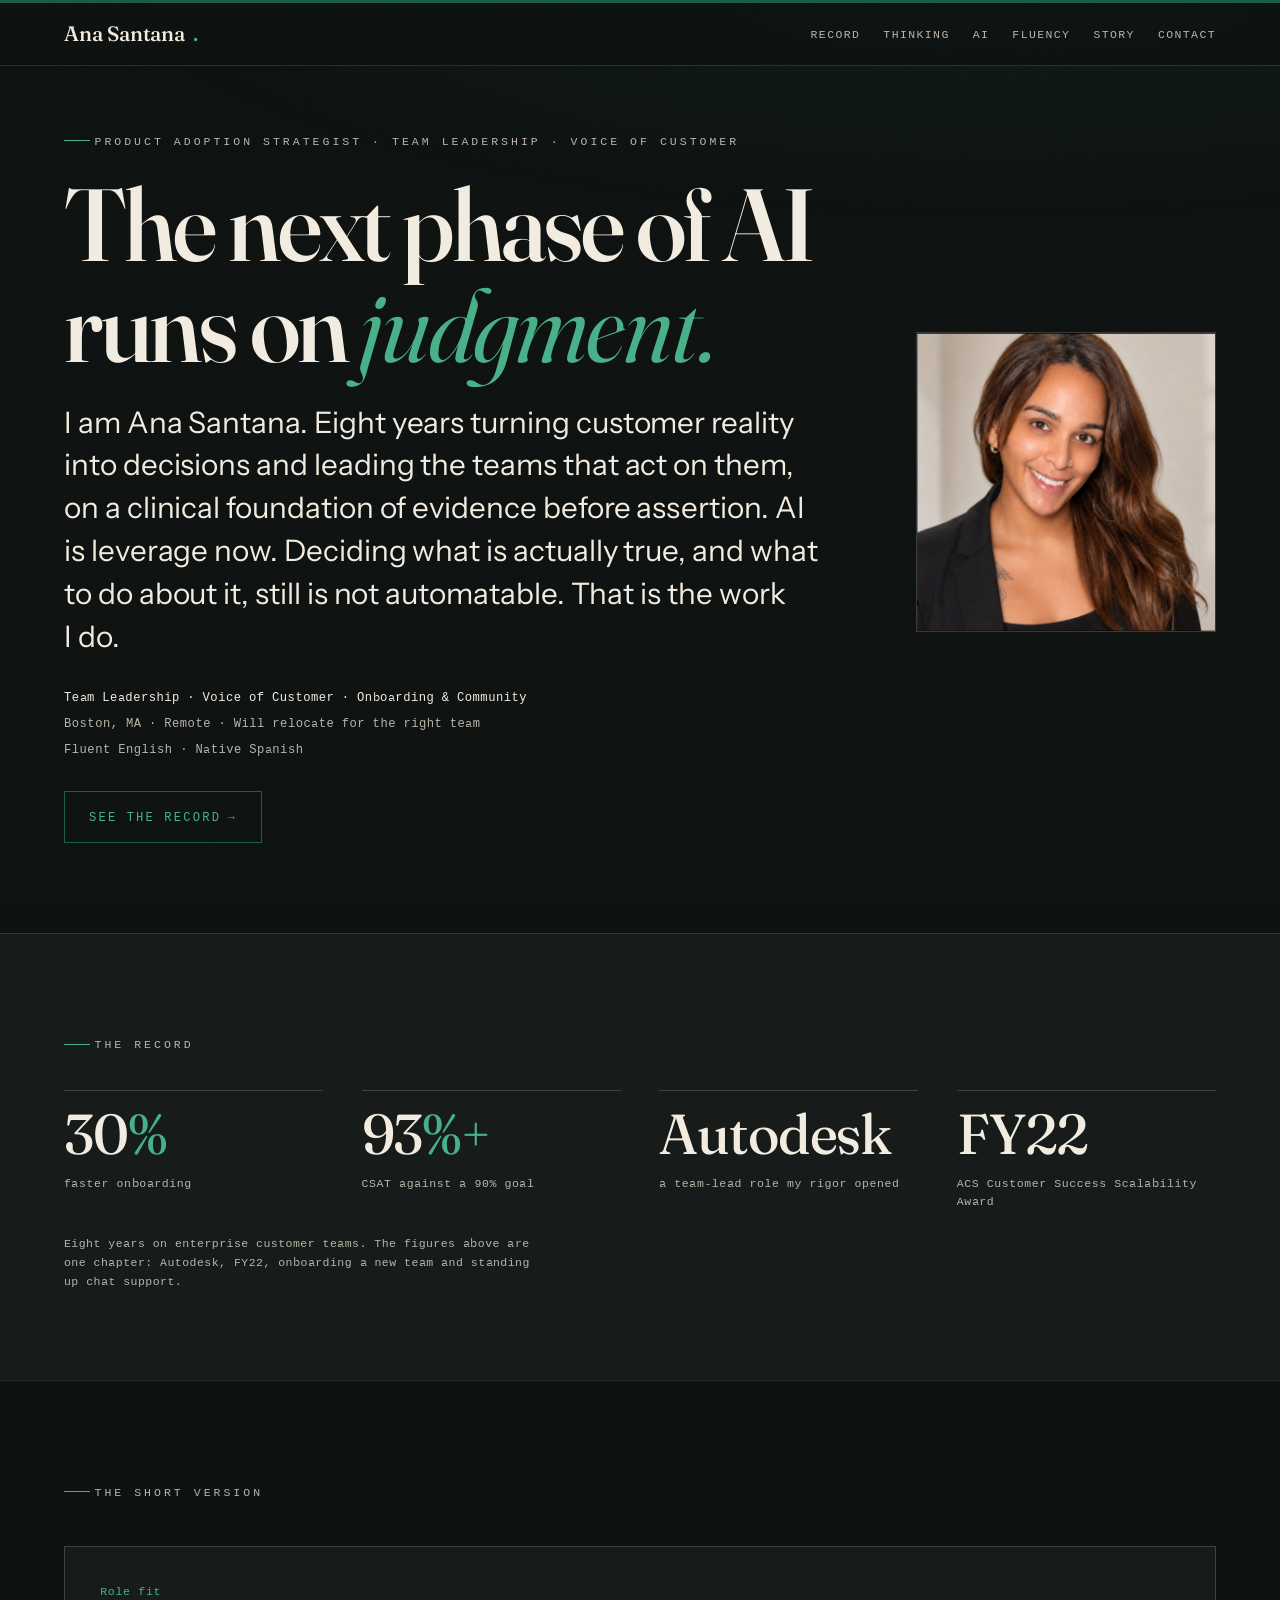
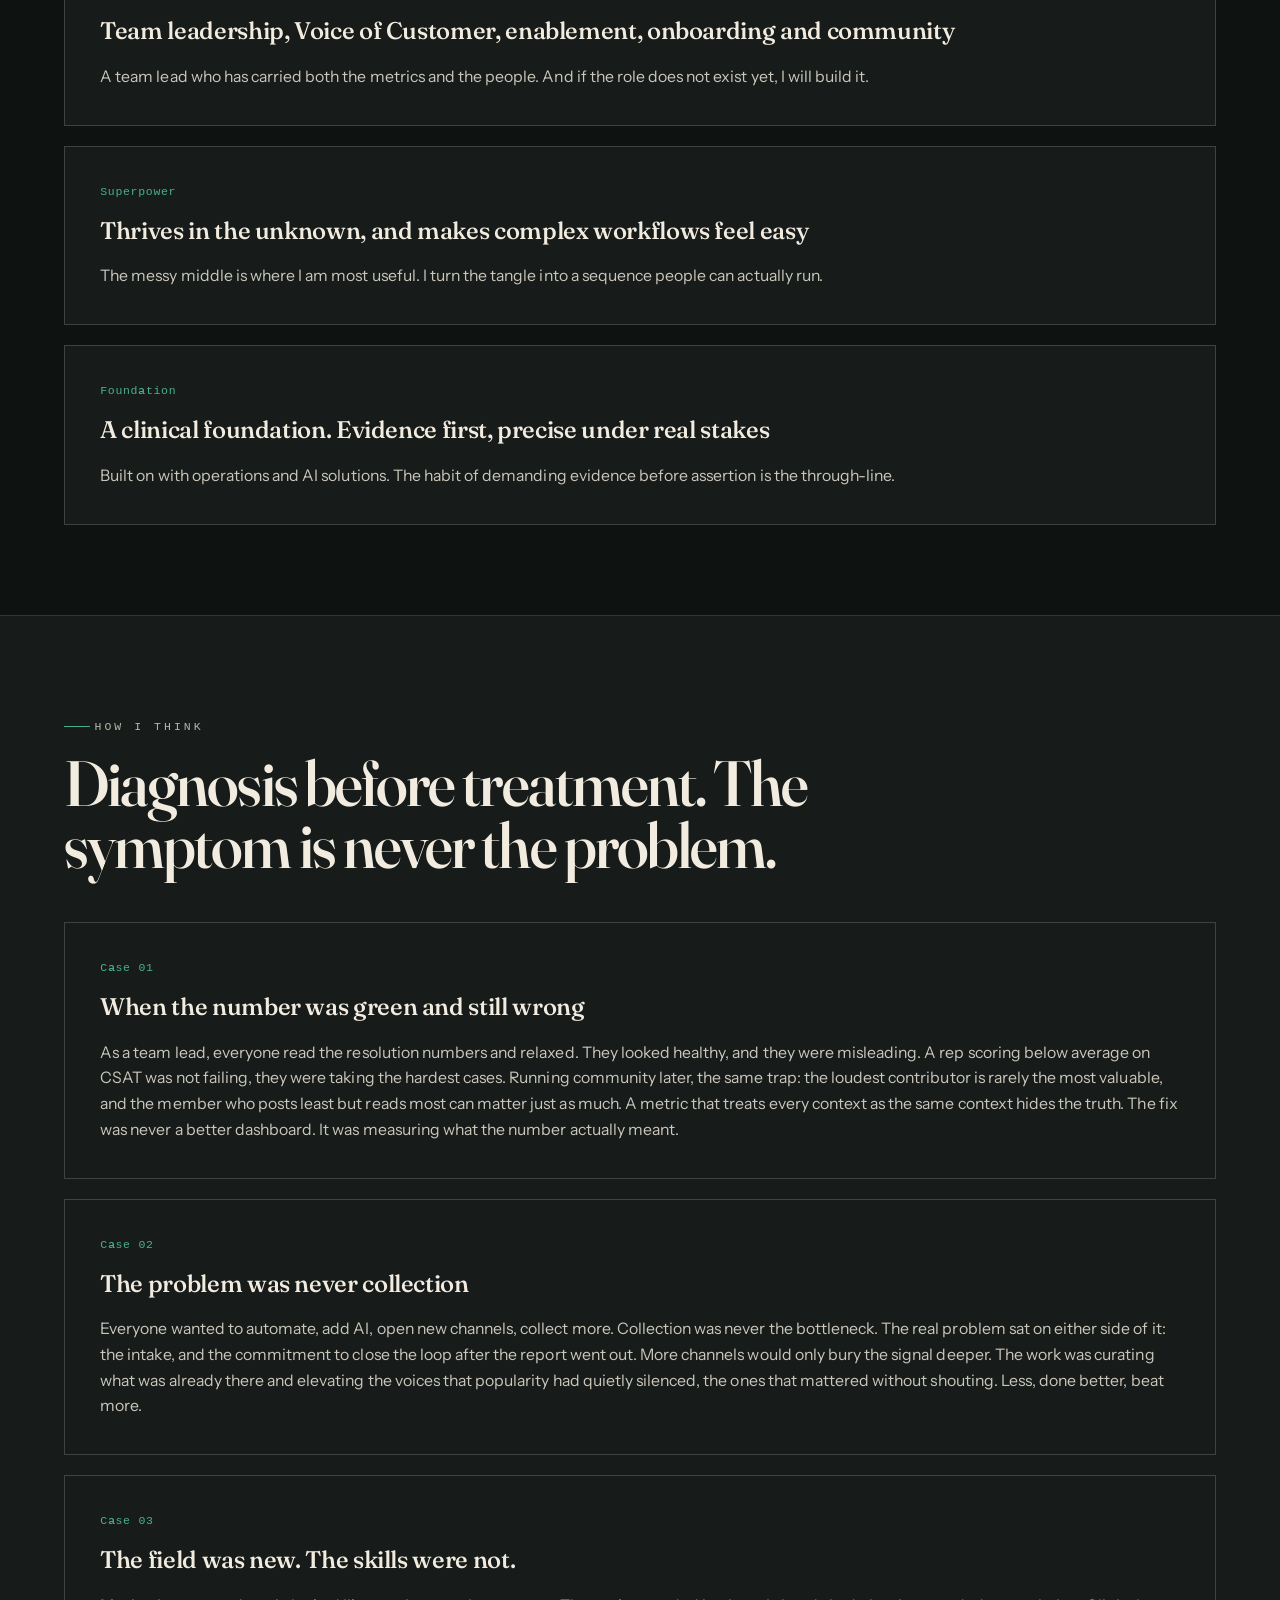
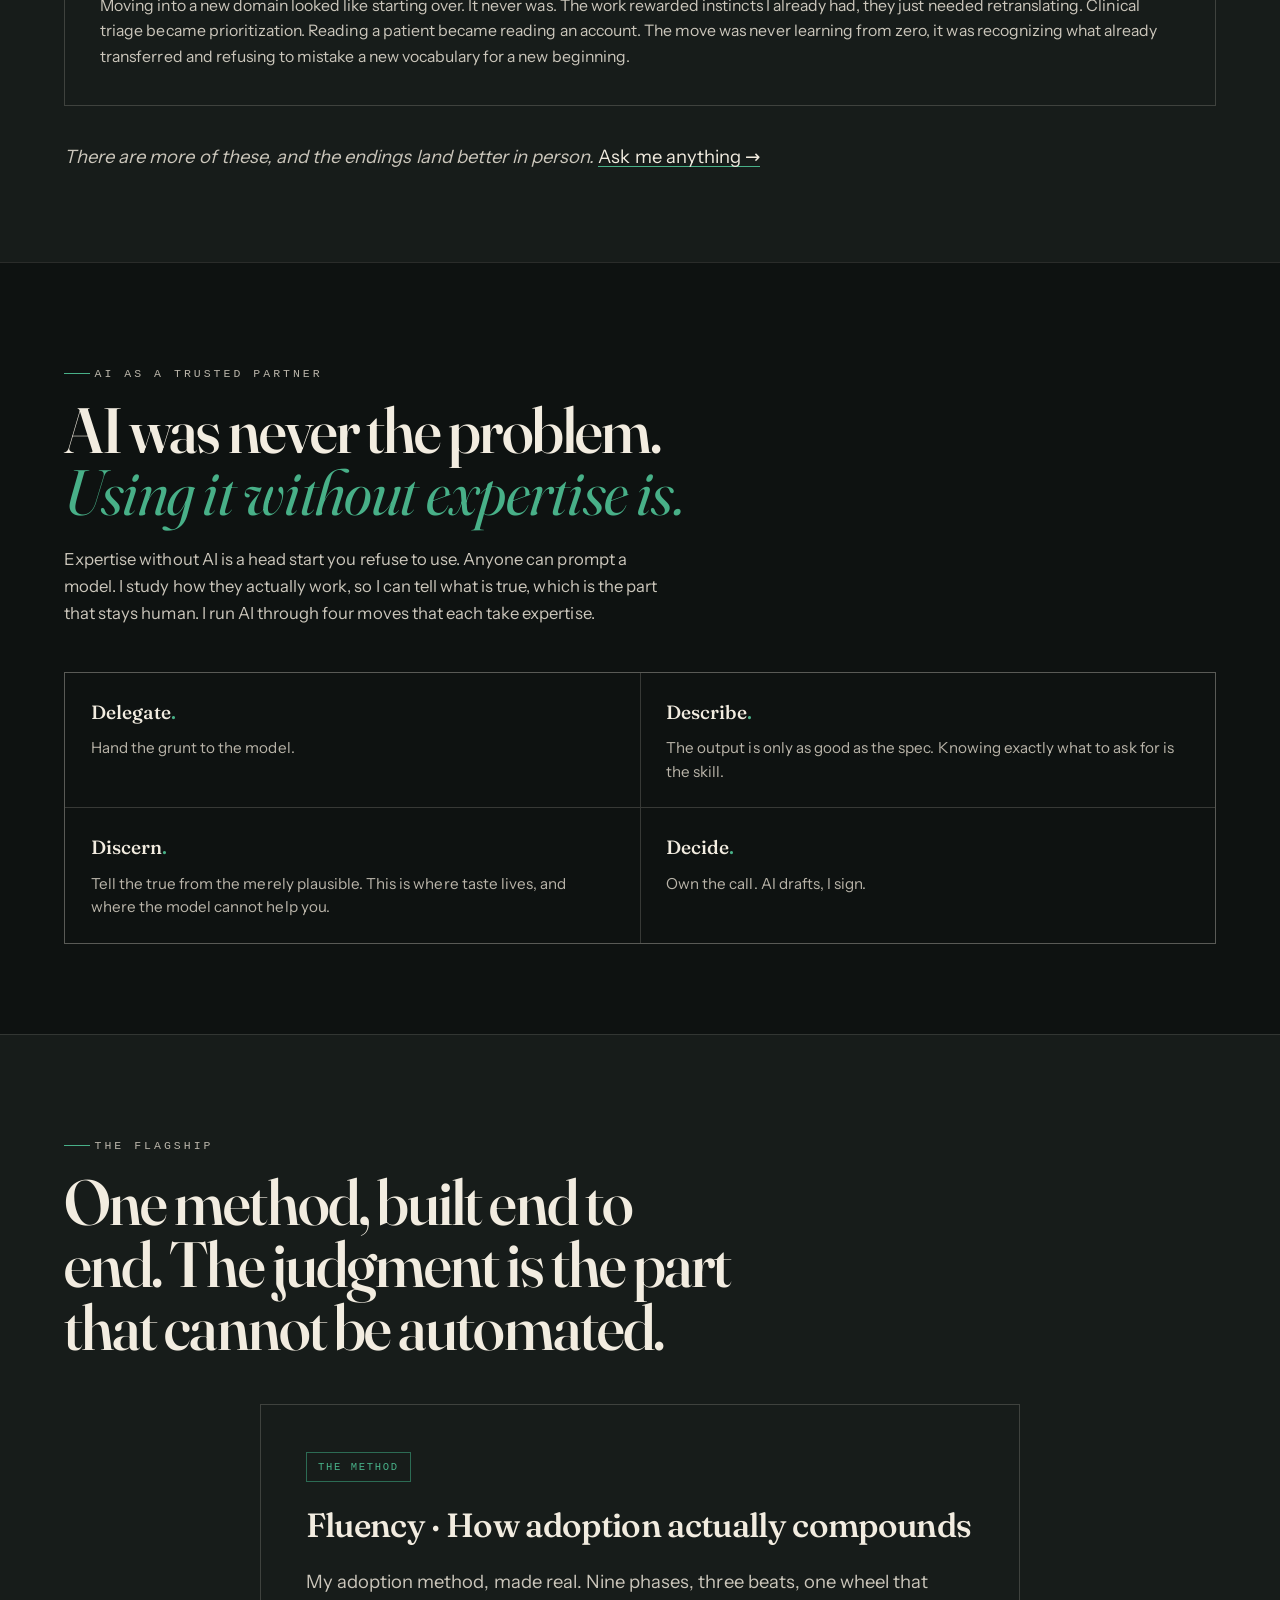
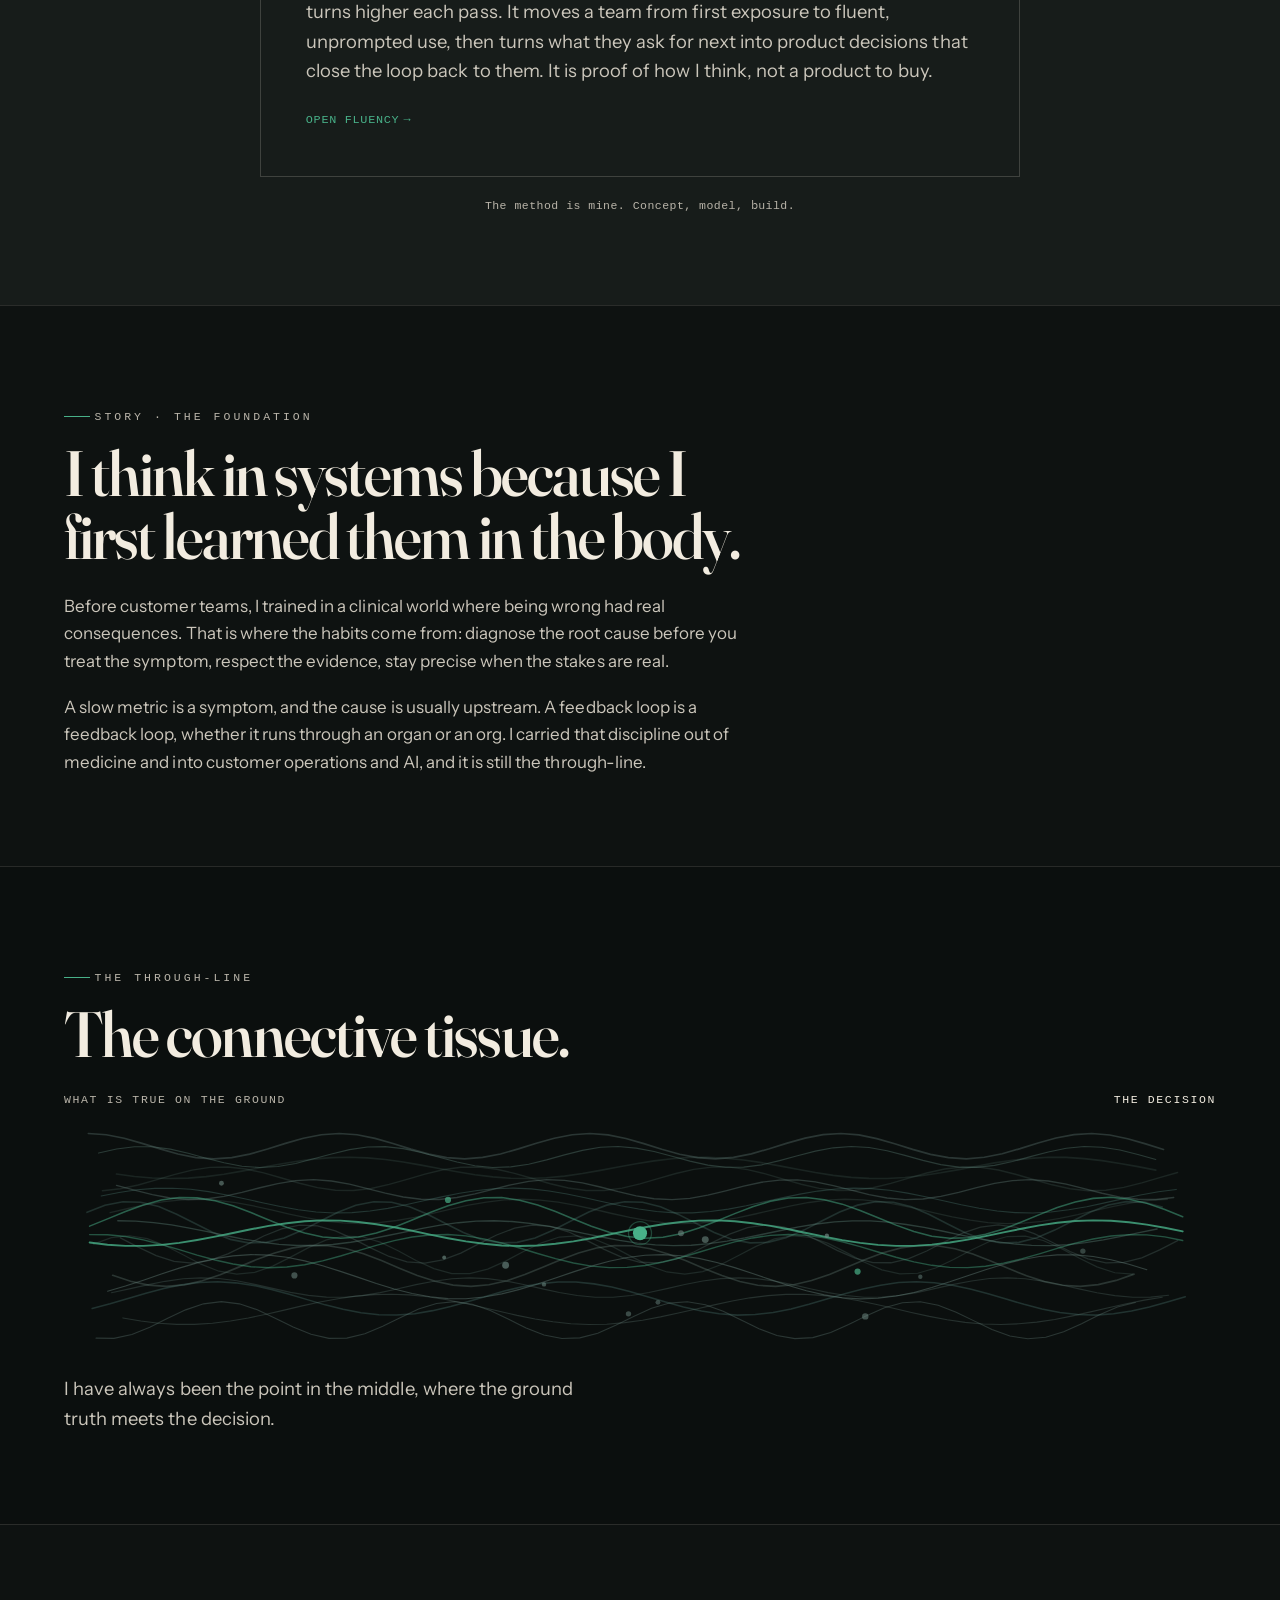
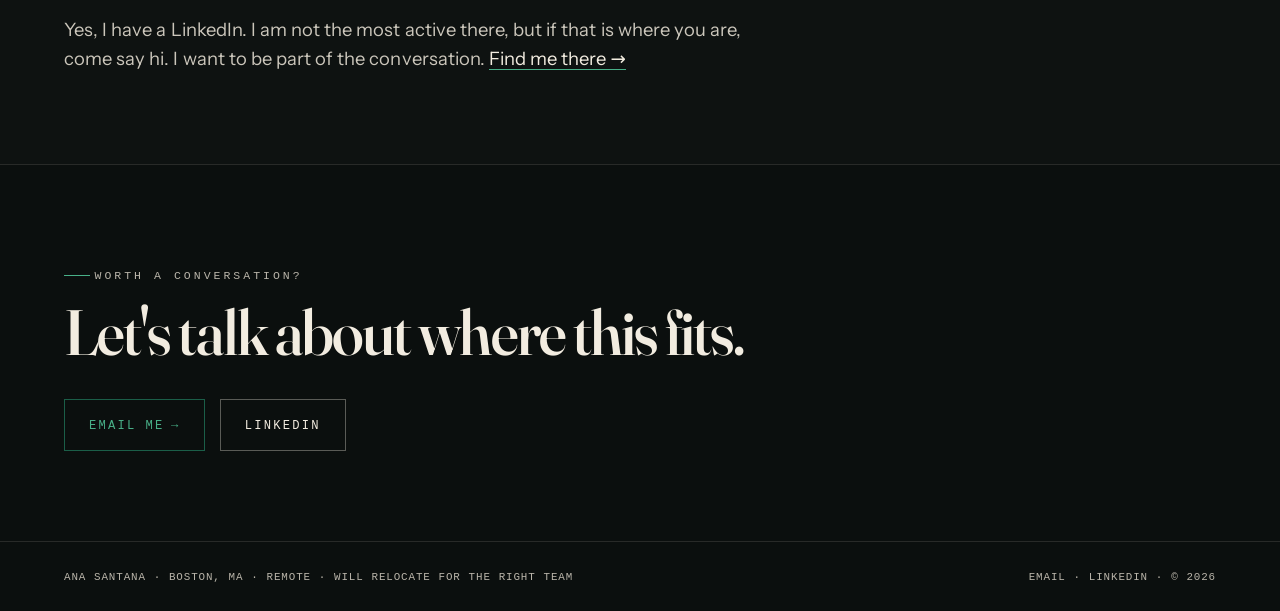
==== commit 9430c150: "Fix hero headshot overlap on mobile The hero used fixed 12-col grid spans (grid-column: 9) inline, w" ====
--- a/index.html
+++ b/index.html
@@ -60,8 +60,8 @@
   <!-- HERO -->
   <section class="section" style="padding-top: clamp(2.5rem, 6vh, 5rem);">
     <div class="wrap">
-      <div class="grid" style="align-items: center;">
-        <div style="grid-column: 1 / span 8;">
+      <div class="grid hero__grid" style="align-items: center;">
+        <div class="hero__copy">
           <span class="kicker" data-reveal>Product Adoption Strategist · Team Leadership · Voice of Customer</span>
           <h1 class="display" style="margin-top: 1.5rem; max-width: 16ch;" data-reveal data-delay="1">The next phase of AI runs on <em>judgment.</em></h1>
           <p class="lede" style="margin-top: 1.6rem; max-width: 54ch;" data-reveal data-delay="2">I am Ana Santana. Eight years turning customer reality into decisions and leading the teams that act on them, on a clinical foundation of evidence before assertion. AI is leverage now. Deciding what is actually true, and what to do about it, still is not automatable. That is the work I do.</p>
@@ -72,8 +72,8 @@
           </div>
           <a class="btn btn--green" style="margin-top: 2rem;" href="#proof" data-reveal data-delay="2">See the record <span class="arw">→</span></a>
         </div>
-        <div style="grid-column: 9 / span 4;" data-reveal data-delay="1">
-          <img src="/ana-headshot.jpg" width="300" height="300" alt="Ana Santana" style="width: 100%; max-width: 300px; border: 1px solid var(--line-2);">
+        <div class="hero__portrait" data-reveal data-delay="1">
+          <img class="hero__img" src="/ana-headshot.jpg" width="300" height="300" alt="Ana Santana">
         </div>
       </div>
     </div>
--- a/assets/styles.css
+++ b/assets/styles.css
@@ -359,6 +359,18 @@
 :focus-visible { outline: 2px solid var(--green-lit); outline-offset: 3px; border-radius: 2px; }
 
 /* =========================================================================
+   Home hero — copy left, portrait right; stacks cleanly on mobile
+   ========================================================================= */
+.hero__copy { grid-column: 1 / span 8; }
+.hero__portrait { grid-column: 9 / span 4; justify-self: end; }
+.hero__img { width: 100%; max-width: 300px; border: 1px solid var(--line-2); }
+@media (max-width: 820px) {
+  .hero__copy { grid-column: 1 / -1; }
+  .hero__portrait { grid-column: 1 / -1; justify-self: start; margin-top: 0.5rem; }
+  .hero__img { max-width: 220px; }
+}
+
+/* =========================================================================
    Proof band — big numerals, one editorial row. Scrubbed figures only.
    ========================================================================= */
 .proofband { background: var(--surface); }
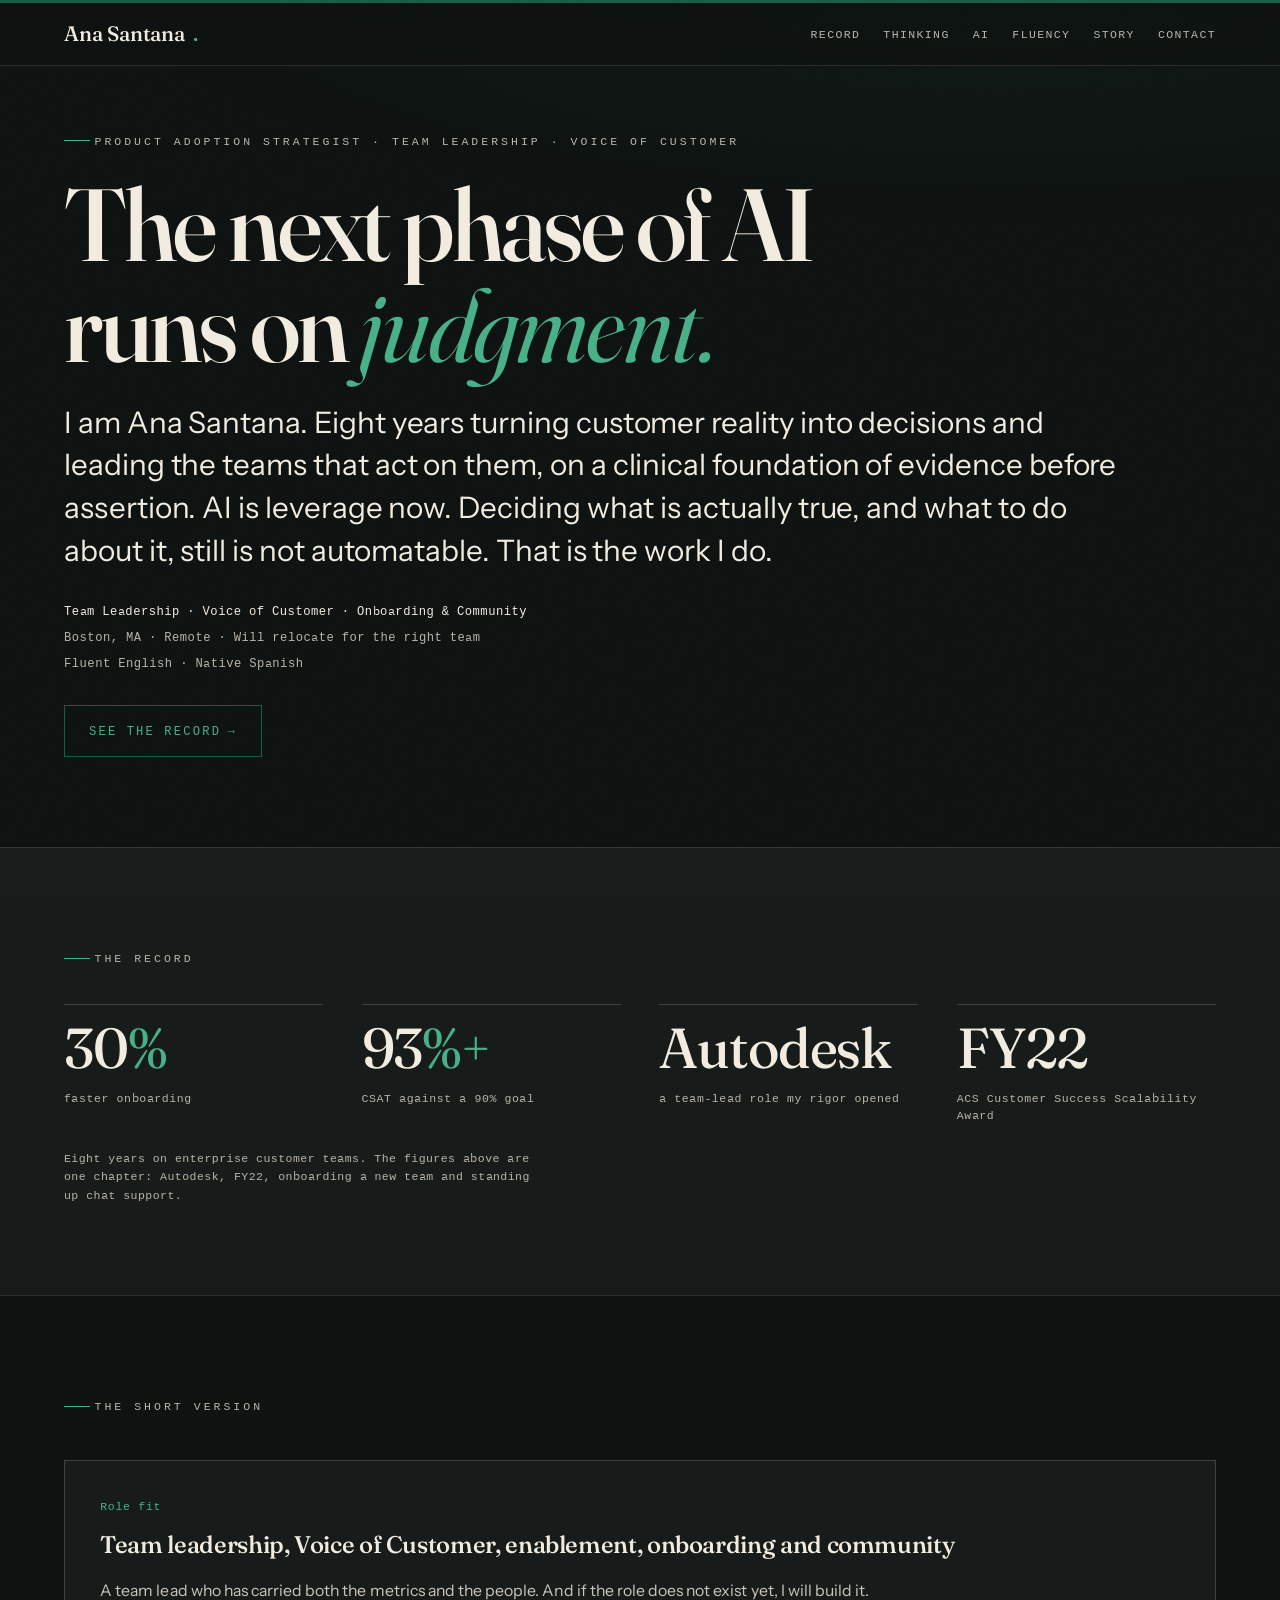
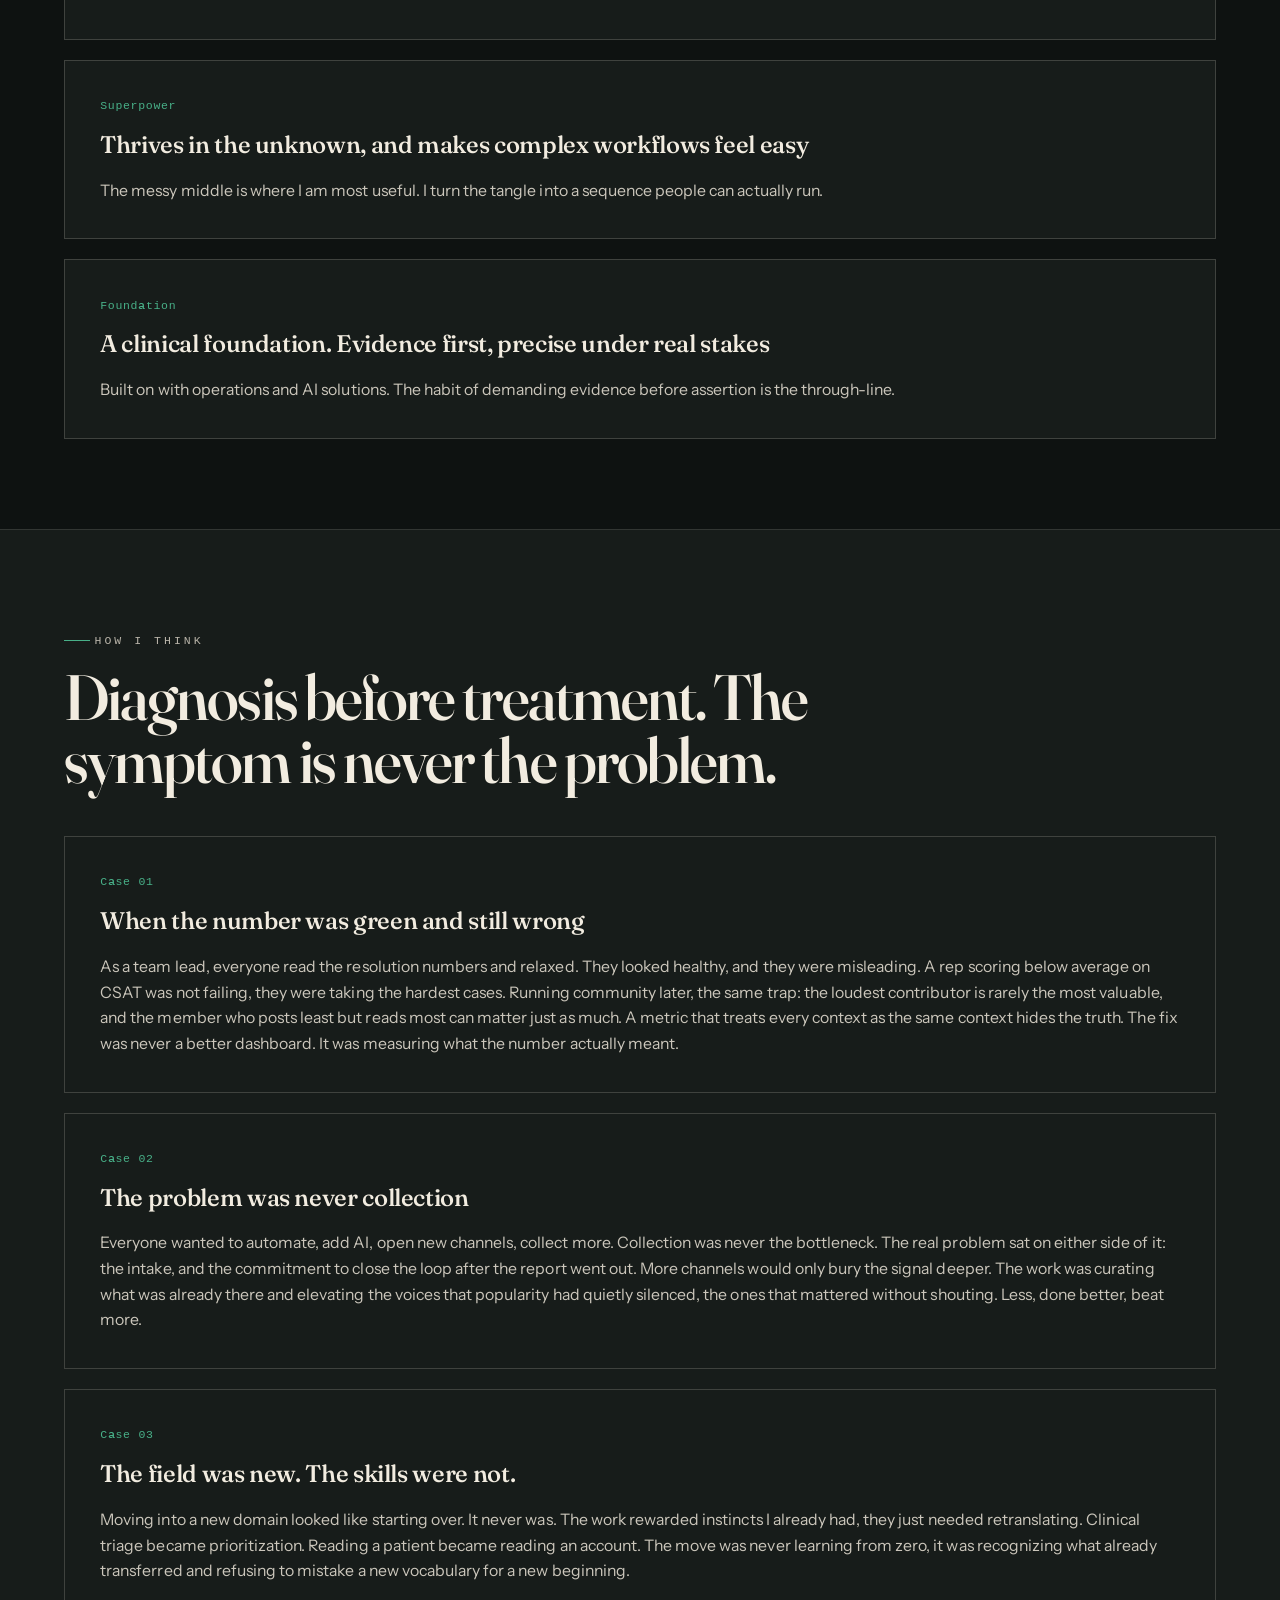
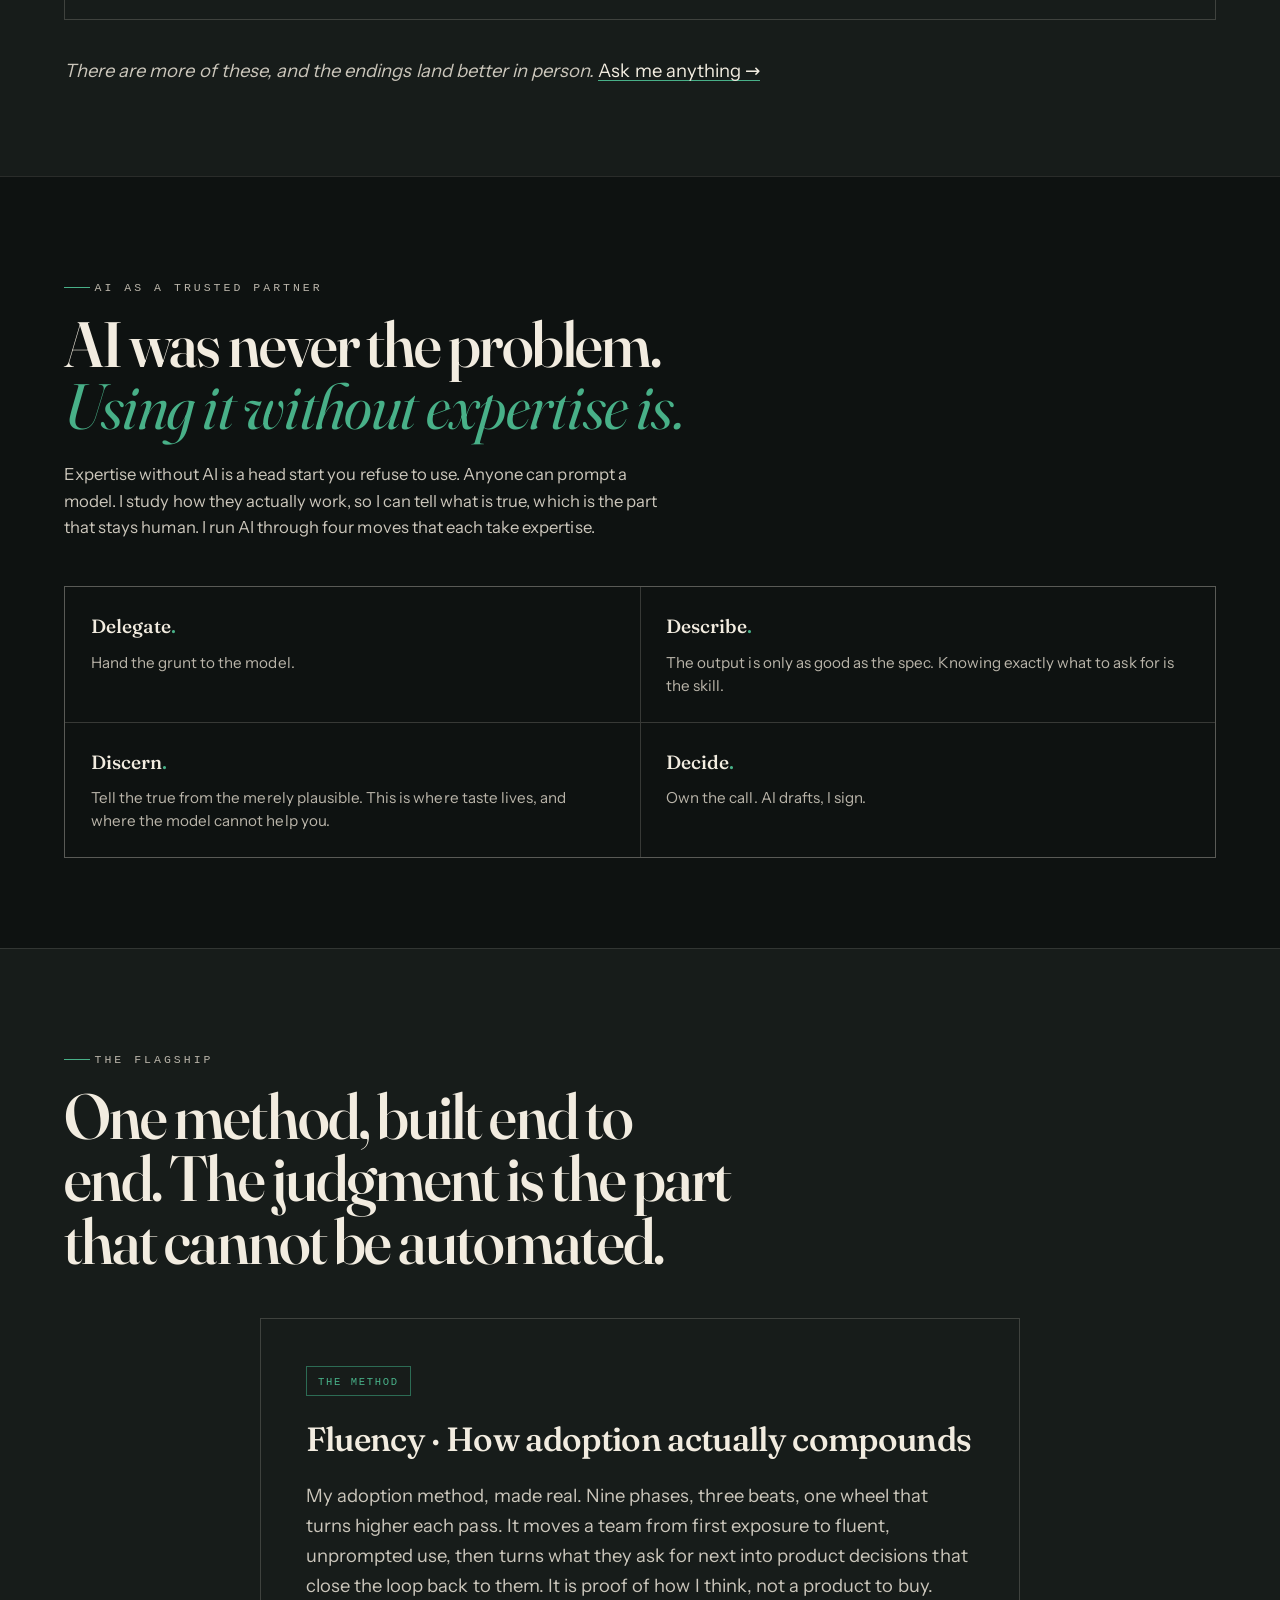
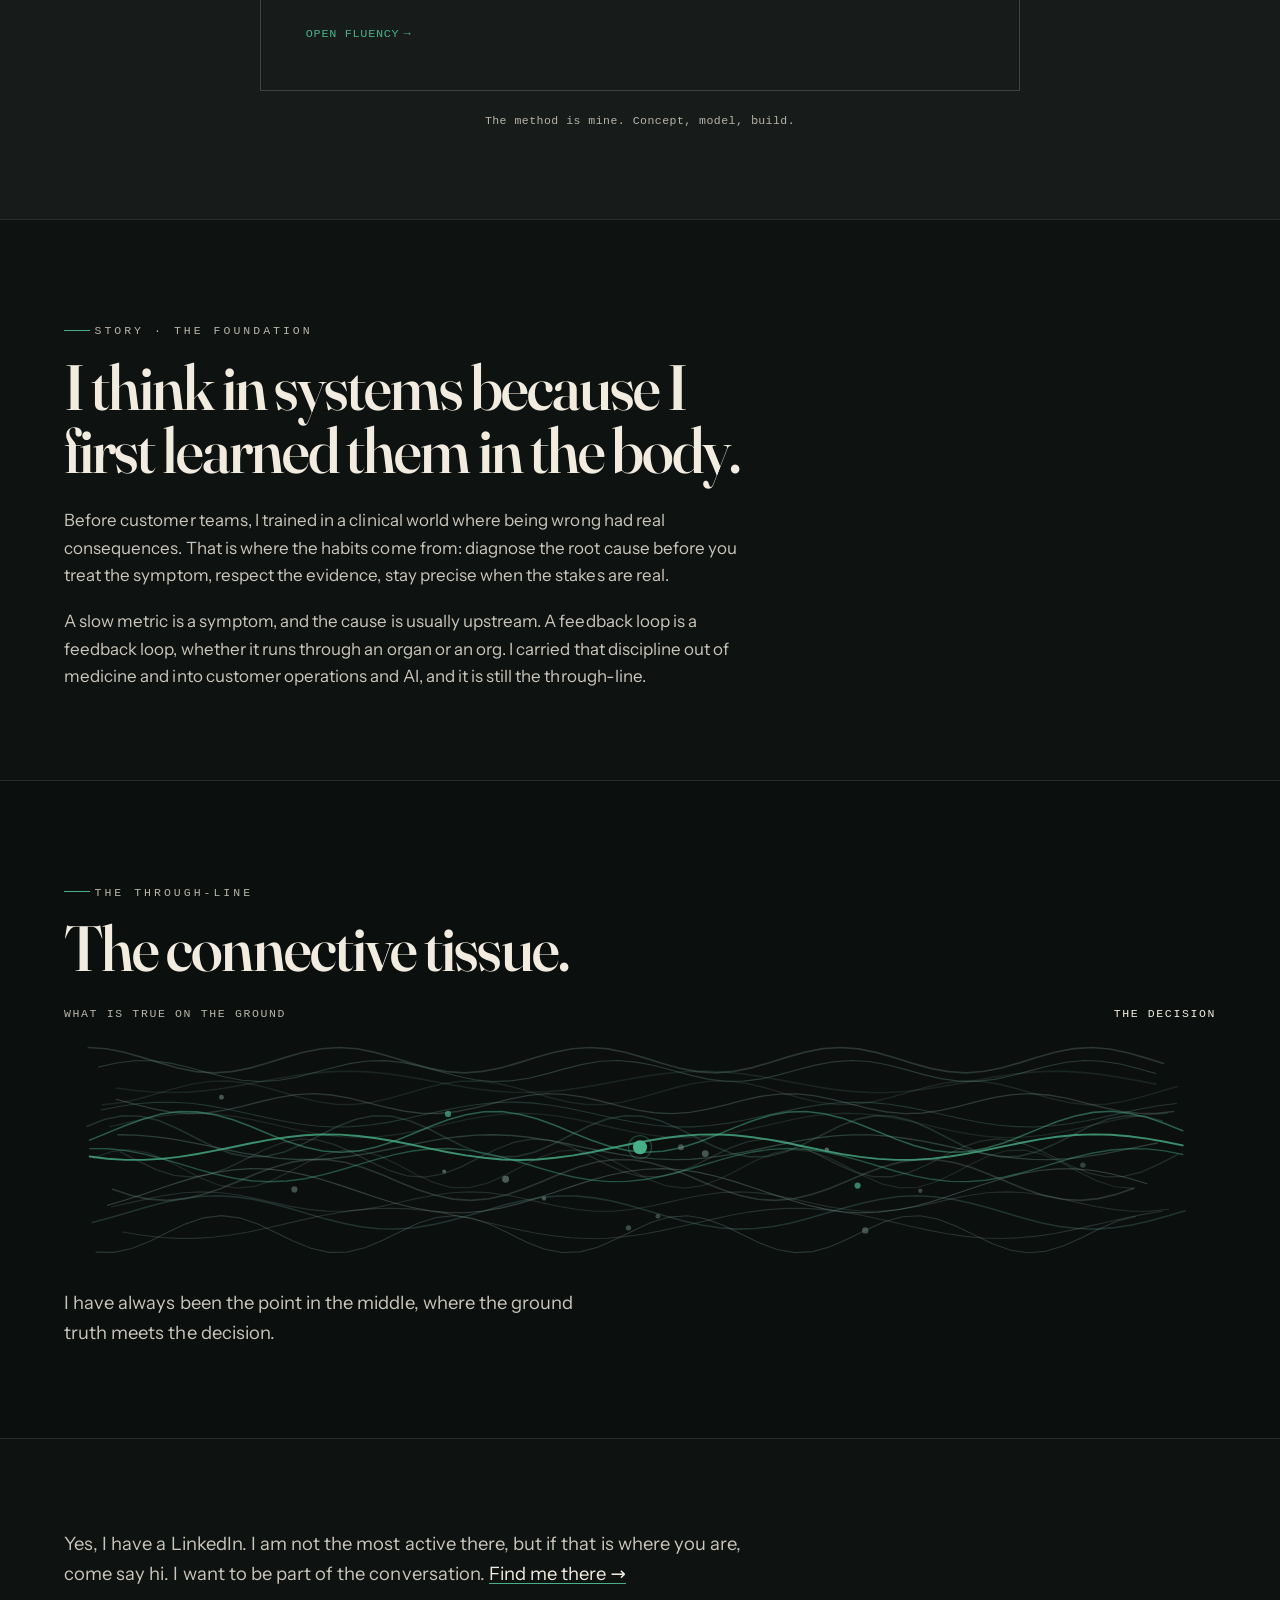
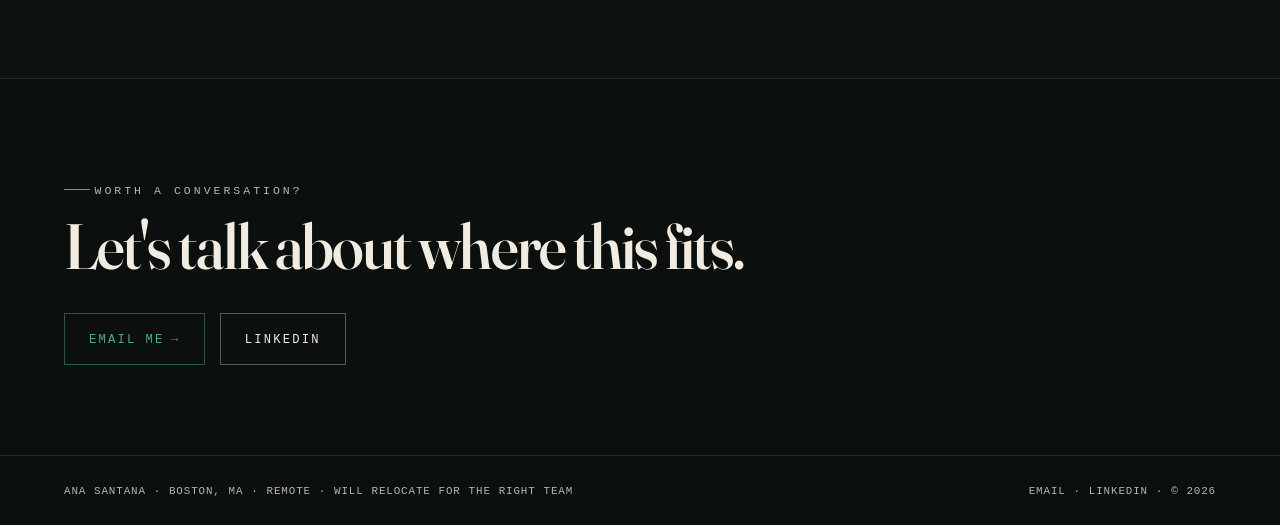
==== commit 899b75fa: "Remove the hero headshot; open the homepage on the message Drop the portrait from the hero so the fi" ====
--- a/index.html
+++ b/index.html
@@ -72,9 +72,6 @@
           </div>
           <a class="btn btn--green" style="margin-top: 2rem;" href="#proof" data-reveal data-delay="2">See the record <span class="arw">→</span></a>
         </div>
-        <div class="hero__portrait" data-reveal data-delay="1">
-          <img class="hero__img" src="/ana-headshot.jpg" width="300" height="300" alt="Ana Santana">
-        </div>
       </div>
     </div>
   </section>
--- a/assets/styles.css
+++ b/assets/styles.css
@@ -359,16 +359,9 @@
 :focus-visible { outline: 2px solid var(--green-lit); outline-offset: 3px; border-radius: 2px; }
 
 /* =========================================================================
-   Home hero — copy left, portrait right; stacks cleanly on mobile
-   ========================================================================= */
-.hero__copy { grid-column: 1 / span 8; }
-.hero__portrait { grid-column: 9 / span 4; justify-self: end; }
-.hero__img { width: 100%; max-width: 300px; border: 1px solid var(--line-2); }
-@media (max-width: 820px) {
-  .hero__copy { grid-column: 1 / -1; }
-  .hero__portrait { grid-column: 1 / -1; justify-self: start; margin-top: 0.5rem; }
-  .hero__img { max-width: 220px; }
-}
+   Home hero — message-first, full width
+   ========================================================================= */
+.hero__copy { grid-column: 1 / -1; }
 
 /* =========================================================================
    Proof band — big numerals, one editorial row. Scrubbed figures only.
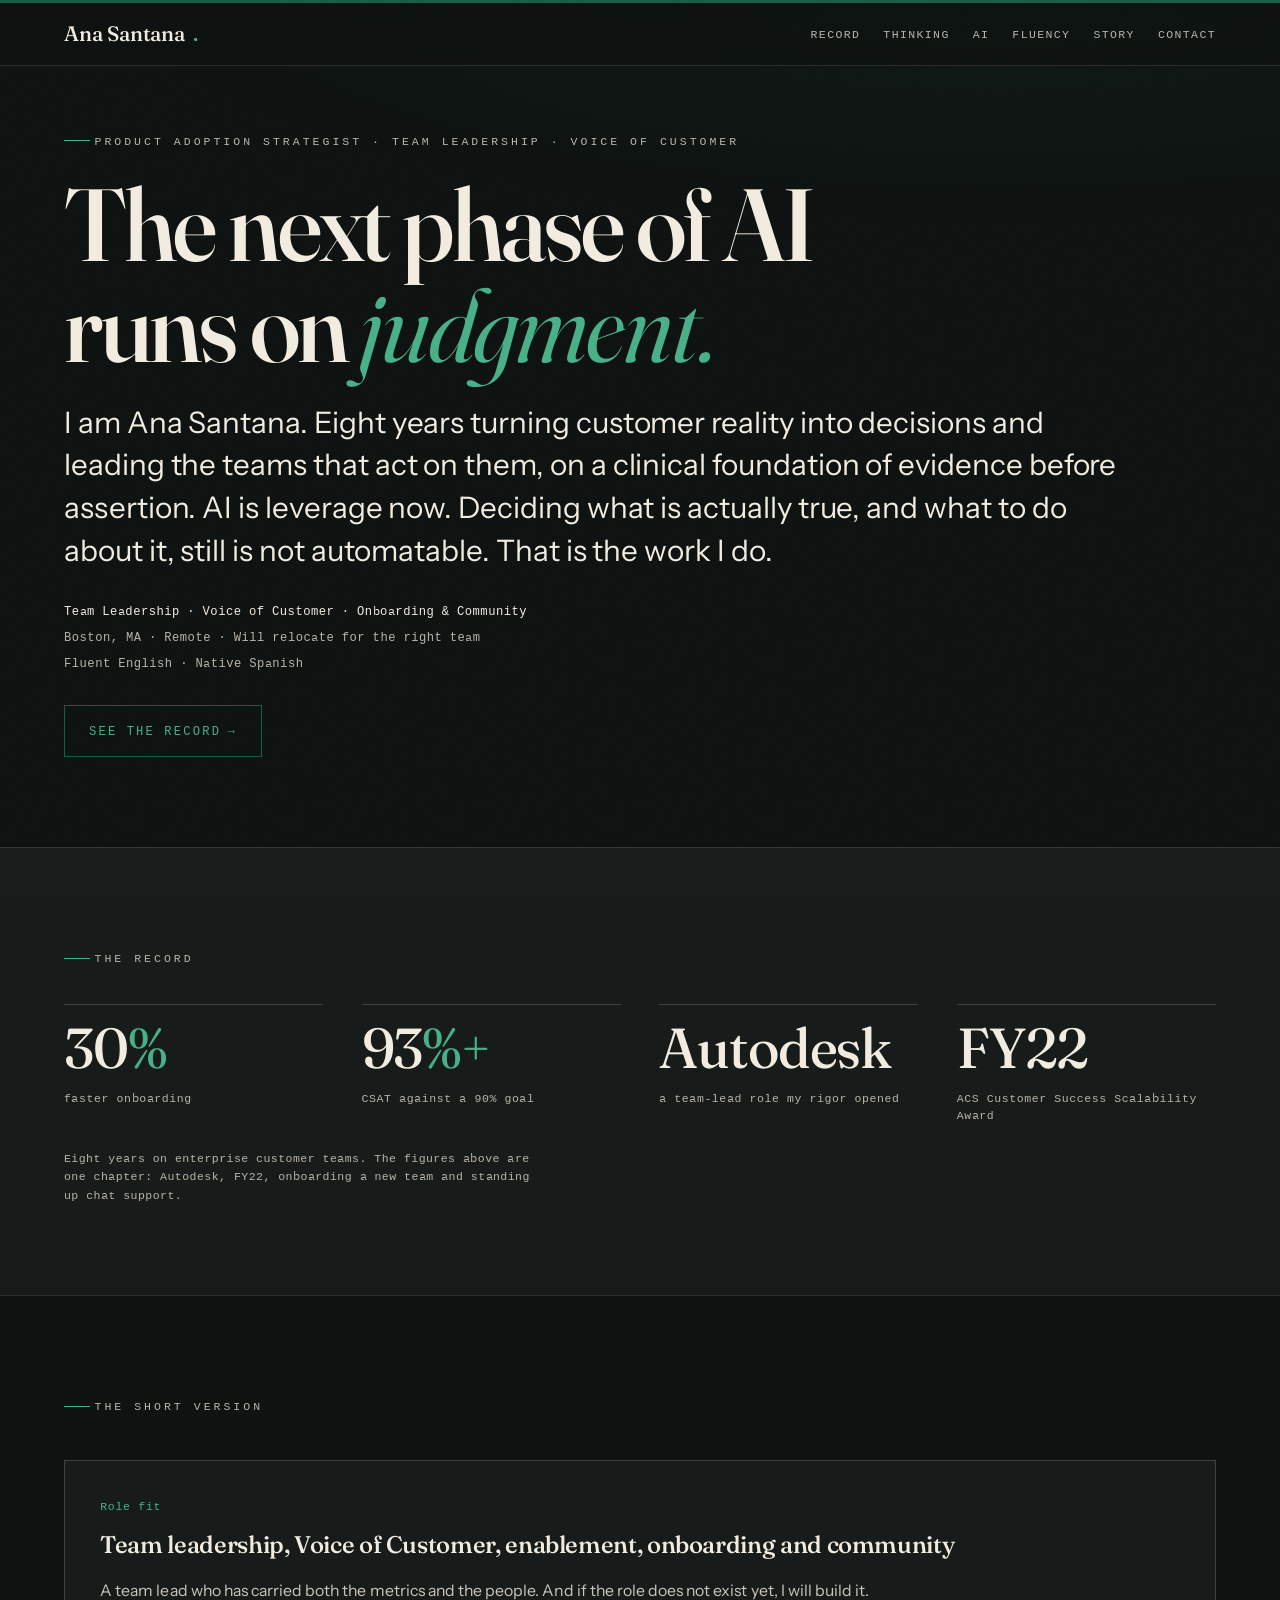
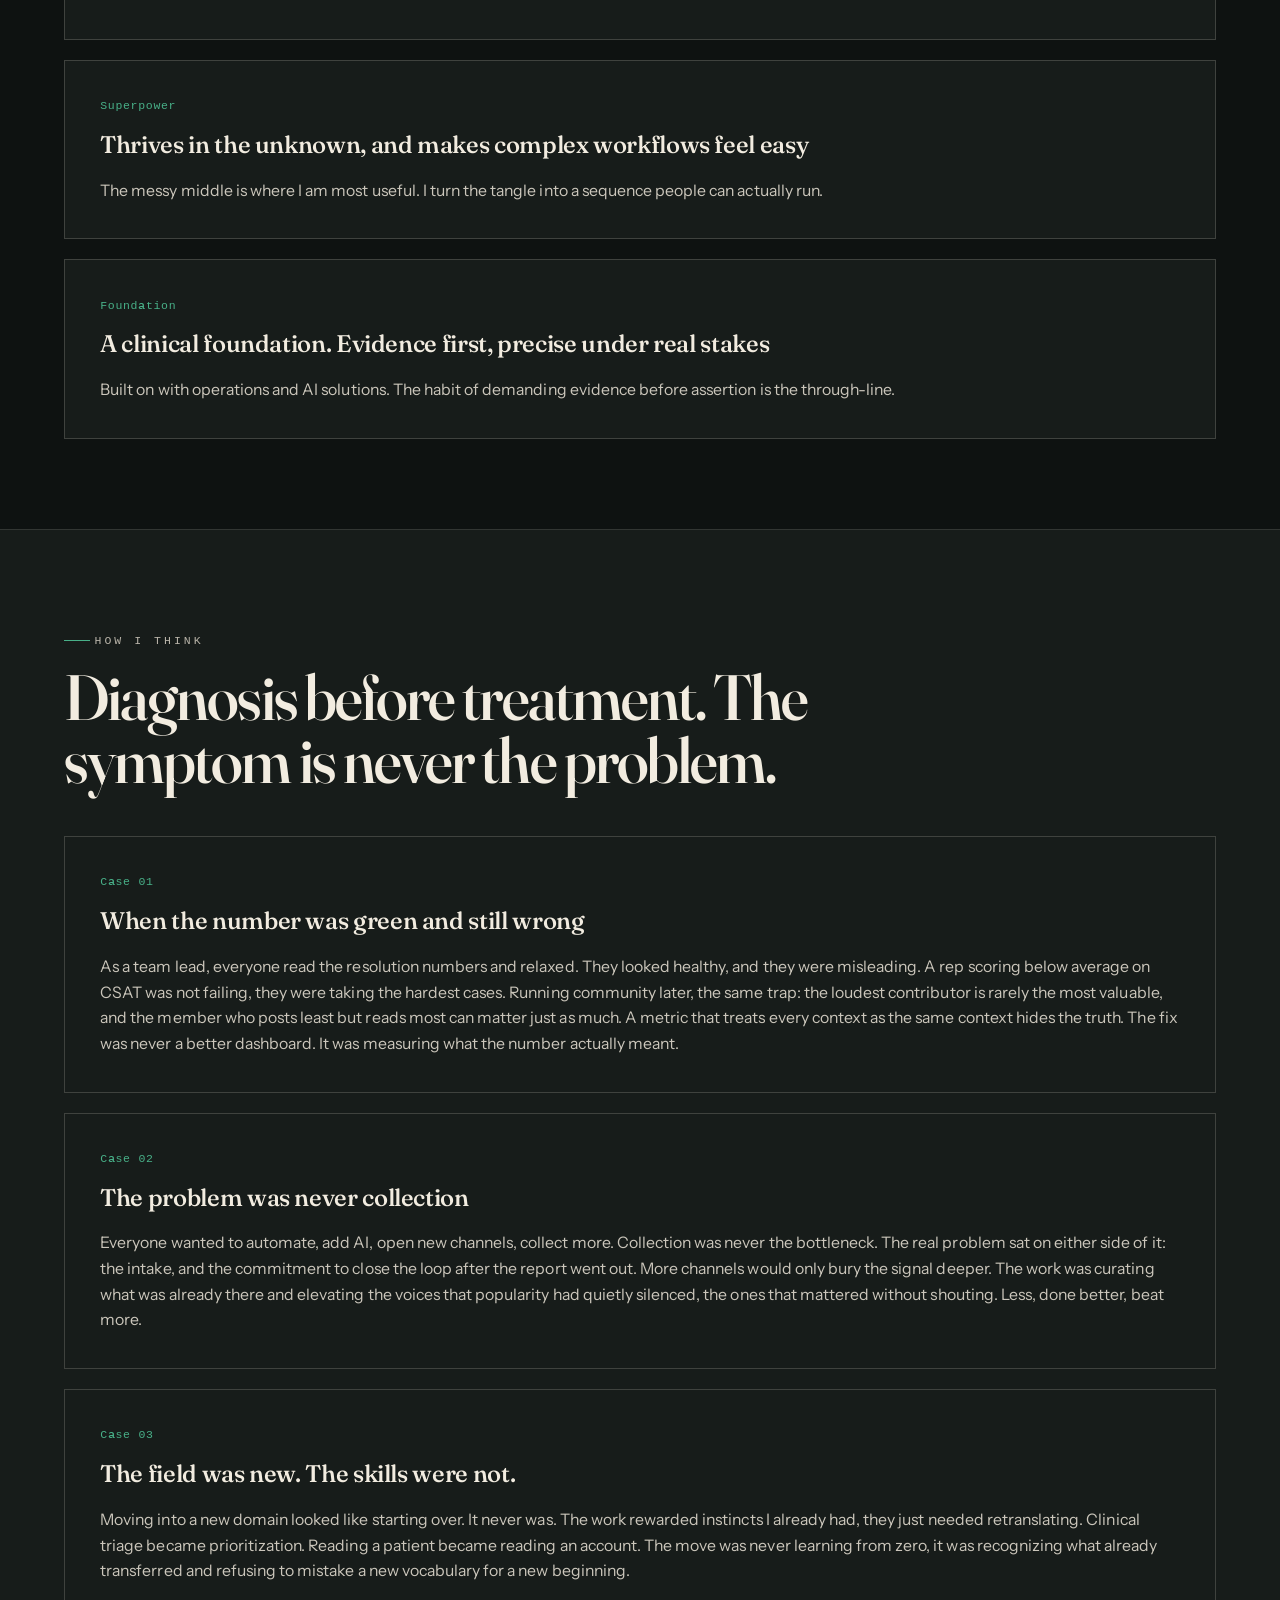
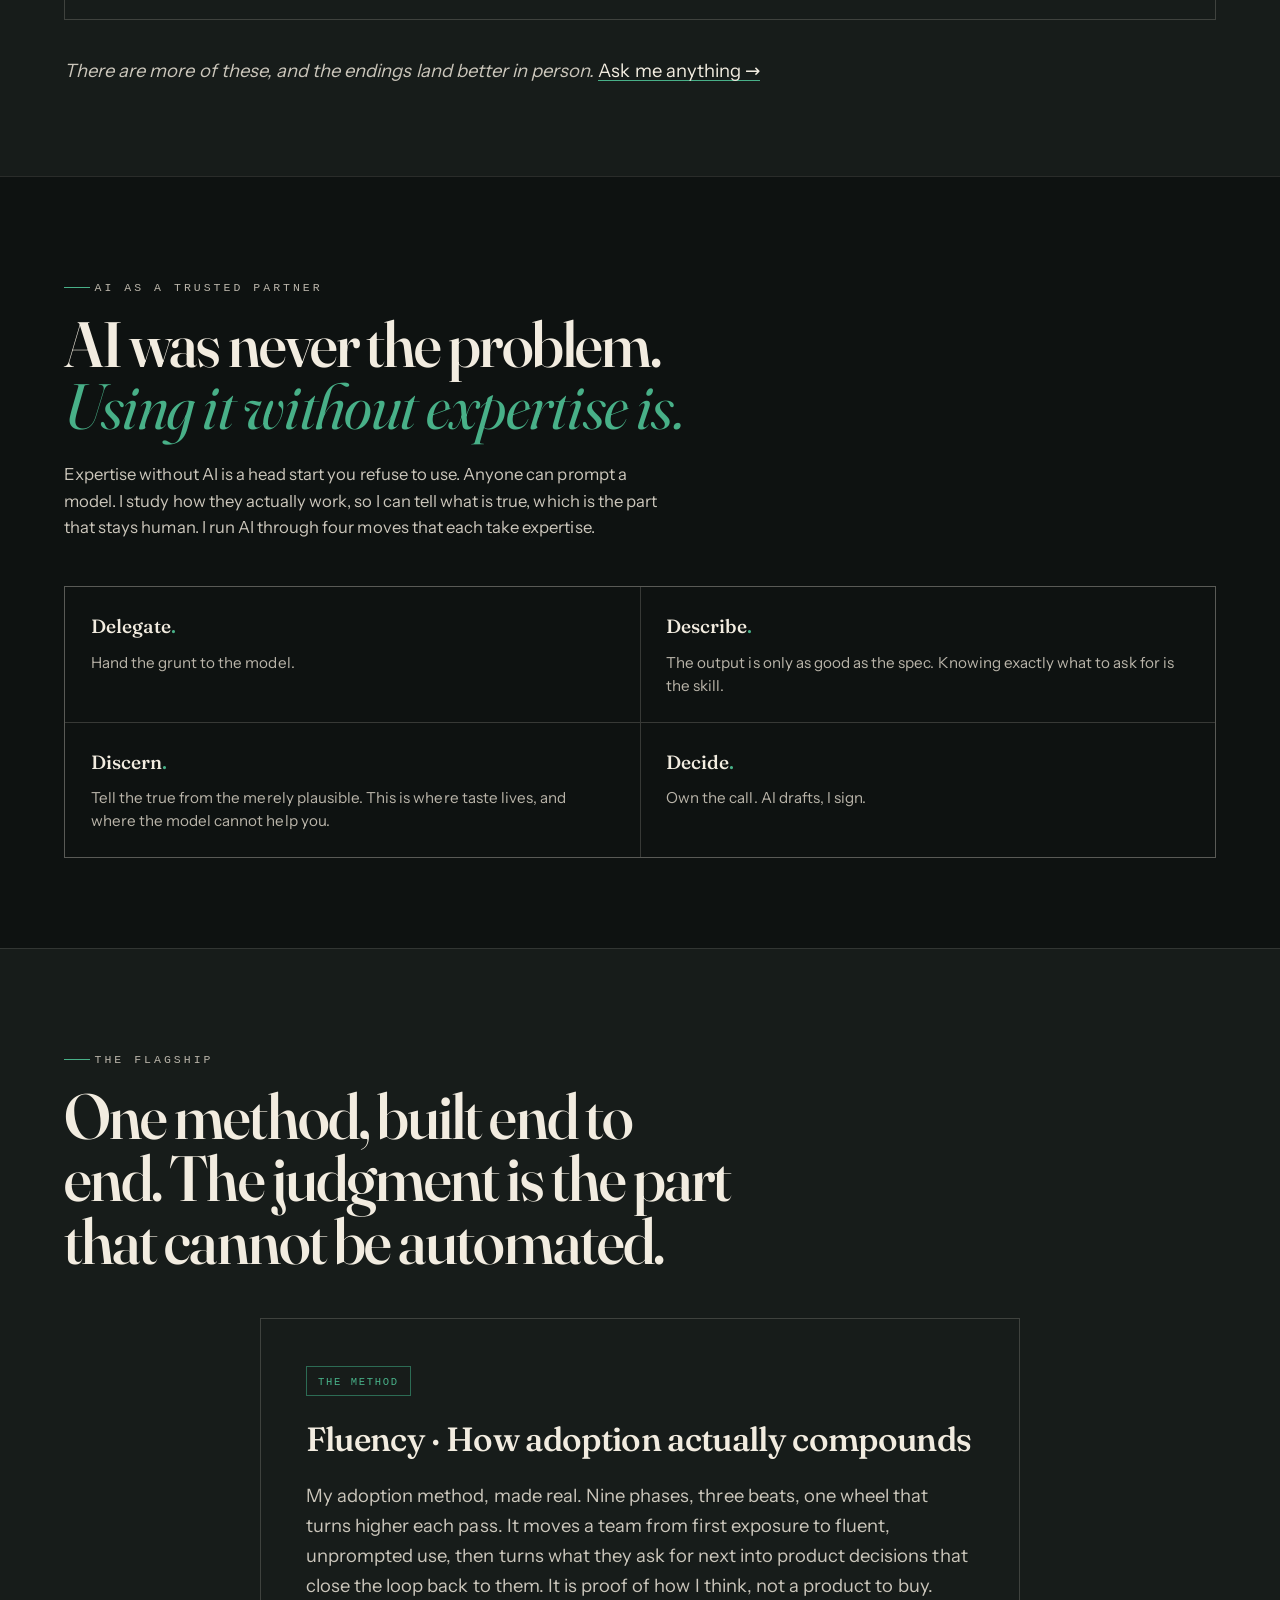
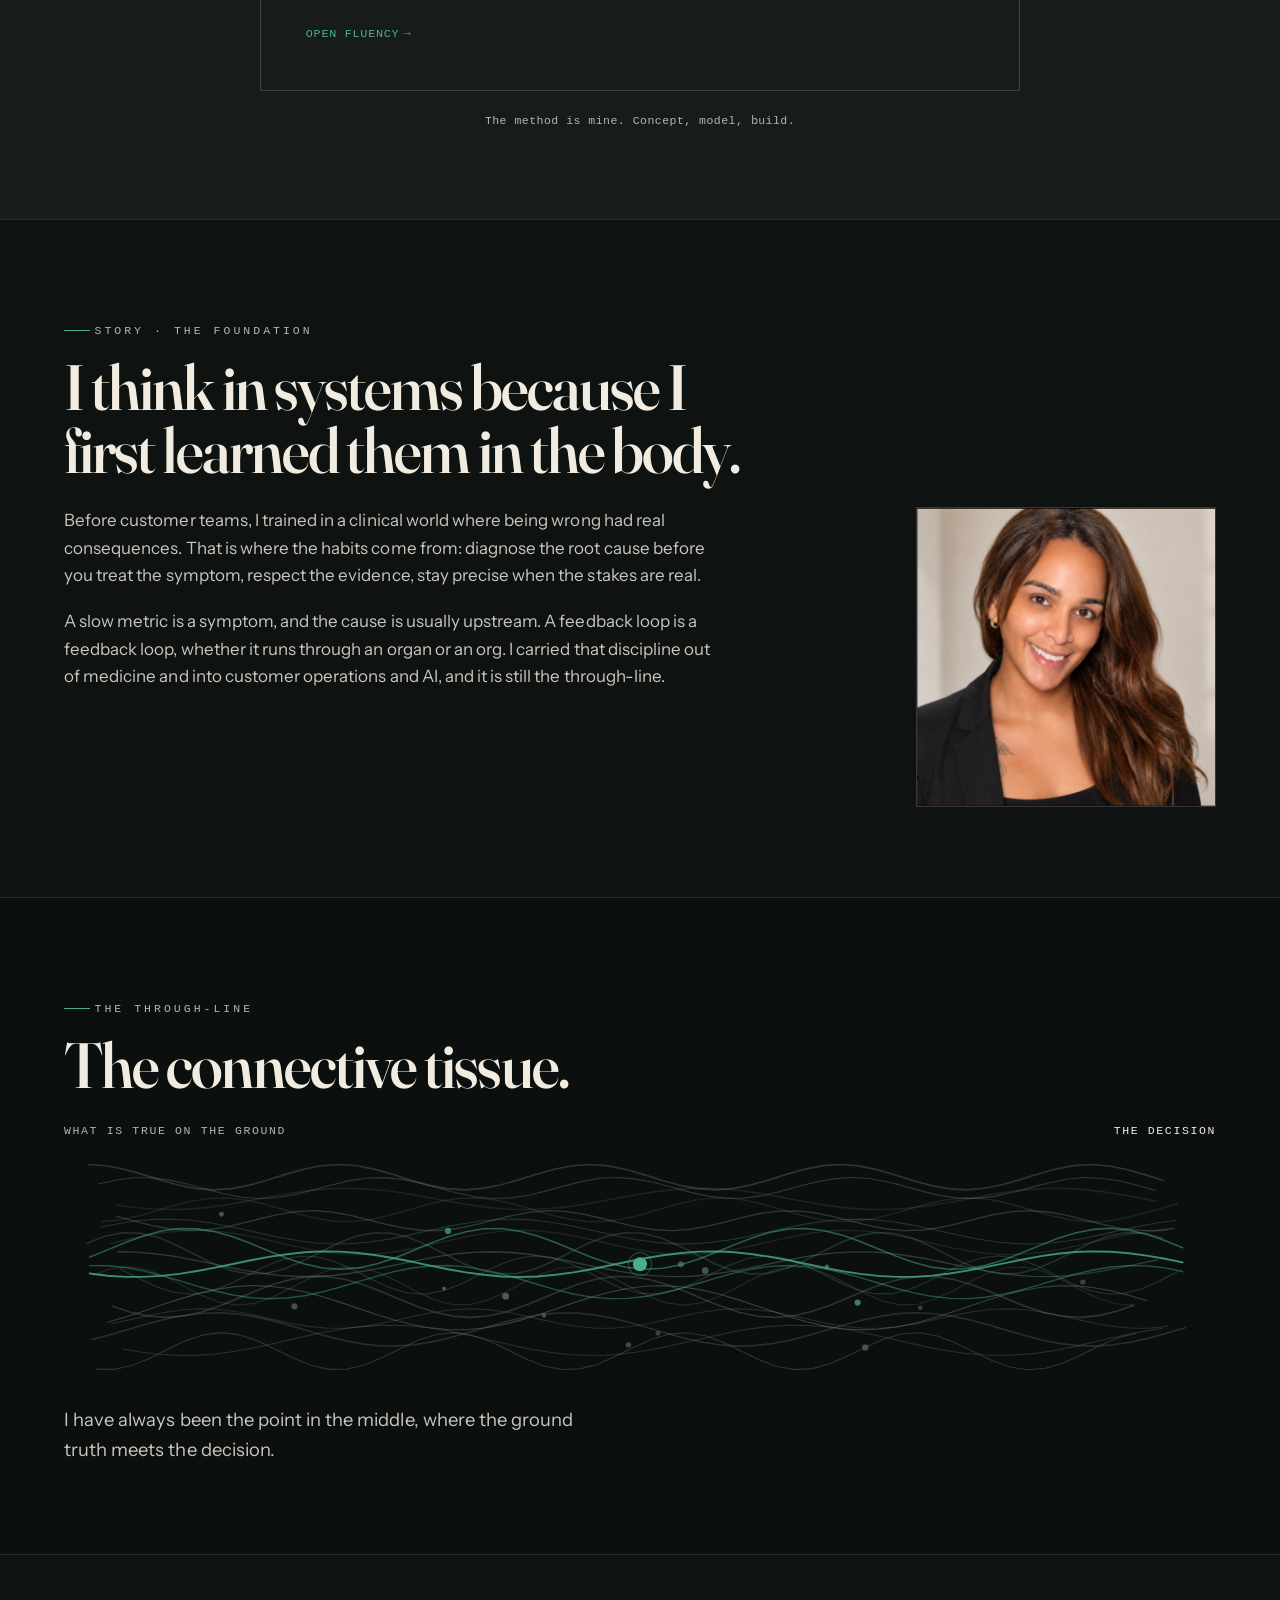
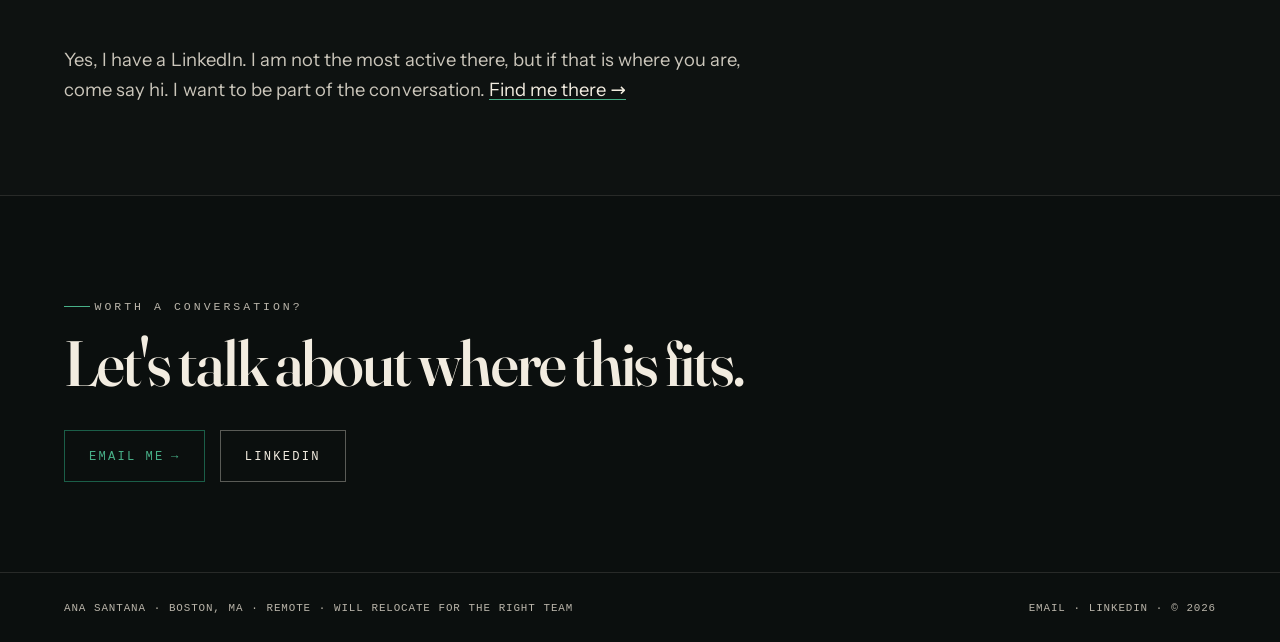
==== commit 8e3c347a: "Place the headshot beside the origin story Move the portrait out of the hero and into the Story / fo" ====
--- a/index.html
+++ b/index.html
@@ -197,9 +197,14 @@
       <div class="grid" style="margin-top: 1rem;">
         <h2 class="display" style="grid-column: 1 / span 10;" data-reveal>I think in systems because I first learned them in the body.</h2>
       </div>
-      <div class="prose" style="margin-top: 1.6rem;" data-reveal data-delay="1">
-        <p style="font-size: 1.06rem;">Before customer teams, I trained in a clinical world where being wrong had real consequences. That is where the habits come from: diagnose the root cause before you treat the symptom, respect the evidence, stay precise when the stakes are real.</p>
-        <p style="font-size: 1.06rem;">A slow metric is a symptom, and the cause is usually upstream. A feedback loop is a feedback loop, whether it runs through an organ or an org. I carried that discipline out of medicine and into customer operations and AI, and it is still the through-line.</p>
+      <div class="grid story__grid" style="margin-top: 1.6rem; align-items: start;">
+        <div class="prose story__copy" data-reveal data-delay="1">
+          <p style="font-size: 1.06rem;">Before customer teams, I trained in a clinical world where being wrong had real consequences. That is where the habits come from: diagnose the root cause before you treat the symptom, respect the evidence, stay precise when the stakes are real.</p>
+          <p style="font-size: 1.06rem;">A slow metric is a symptom, and the cause is usually upstream. A feedback loop is a feedback loop, whether it runs through an organ or an org. I carried that discipline out of medicine and into customer operations and AI, and it is still the through-line.</p>
+        </div>
+        <div class="story__portrait" data-reveal data-delay="2">
+          <img class="story__img" src="/ana-headshot.jpg" width="300" height="300" alt="Ana Santana">
+        </div>
       </div>
     </div>
   </section>
--- a/assets/styles.css
+++ b/assets/styles.css
@@ -363,6 +363,16 @@
    ========================================================================= */
 .hero__copy { grid-column: 1 / -1; }
 
+/* Story — prose with the portrait alongside; stacks on mobile */
+.story__copy { grid-column: 1 / span 7; }
+.story__portrait { grid-column: 9 / span 4; justify-self: end; }
+.story__img { width: 100%; max-width: 300px; border: 1px solid var(--line-2); }
+@media (max-width: 820px) {
+  .story__copy { grid-column: 1 / -1; }
+  .story__portrait { grid-column: 1 / -1; justify-self: start; margin-top: 1.2rem; }
+  .story__img { max-width: 240px; }
+}
+
 /* =========================================================================
    Proof band — big numerals, one editorial row. Scrubbed figures only.
    ========================================================================= */
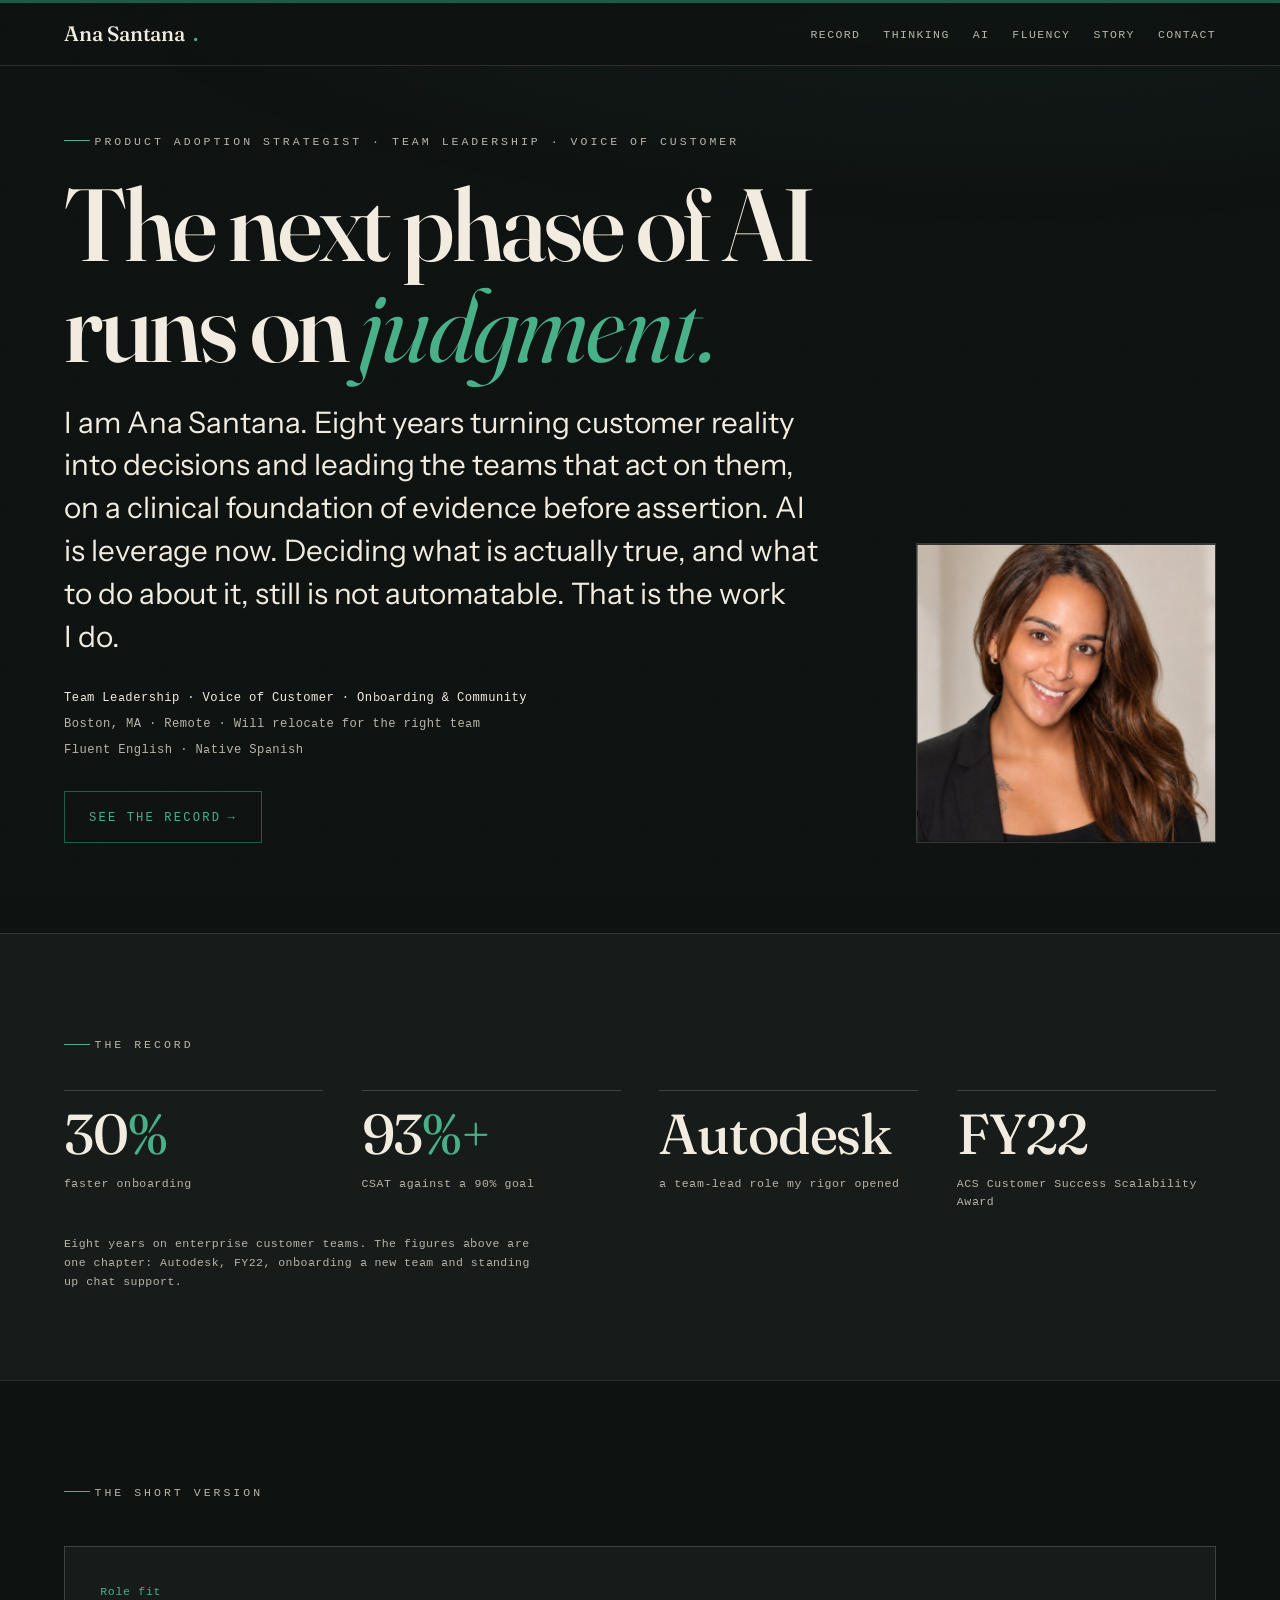
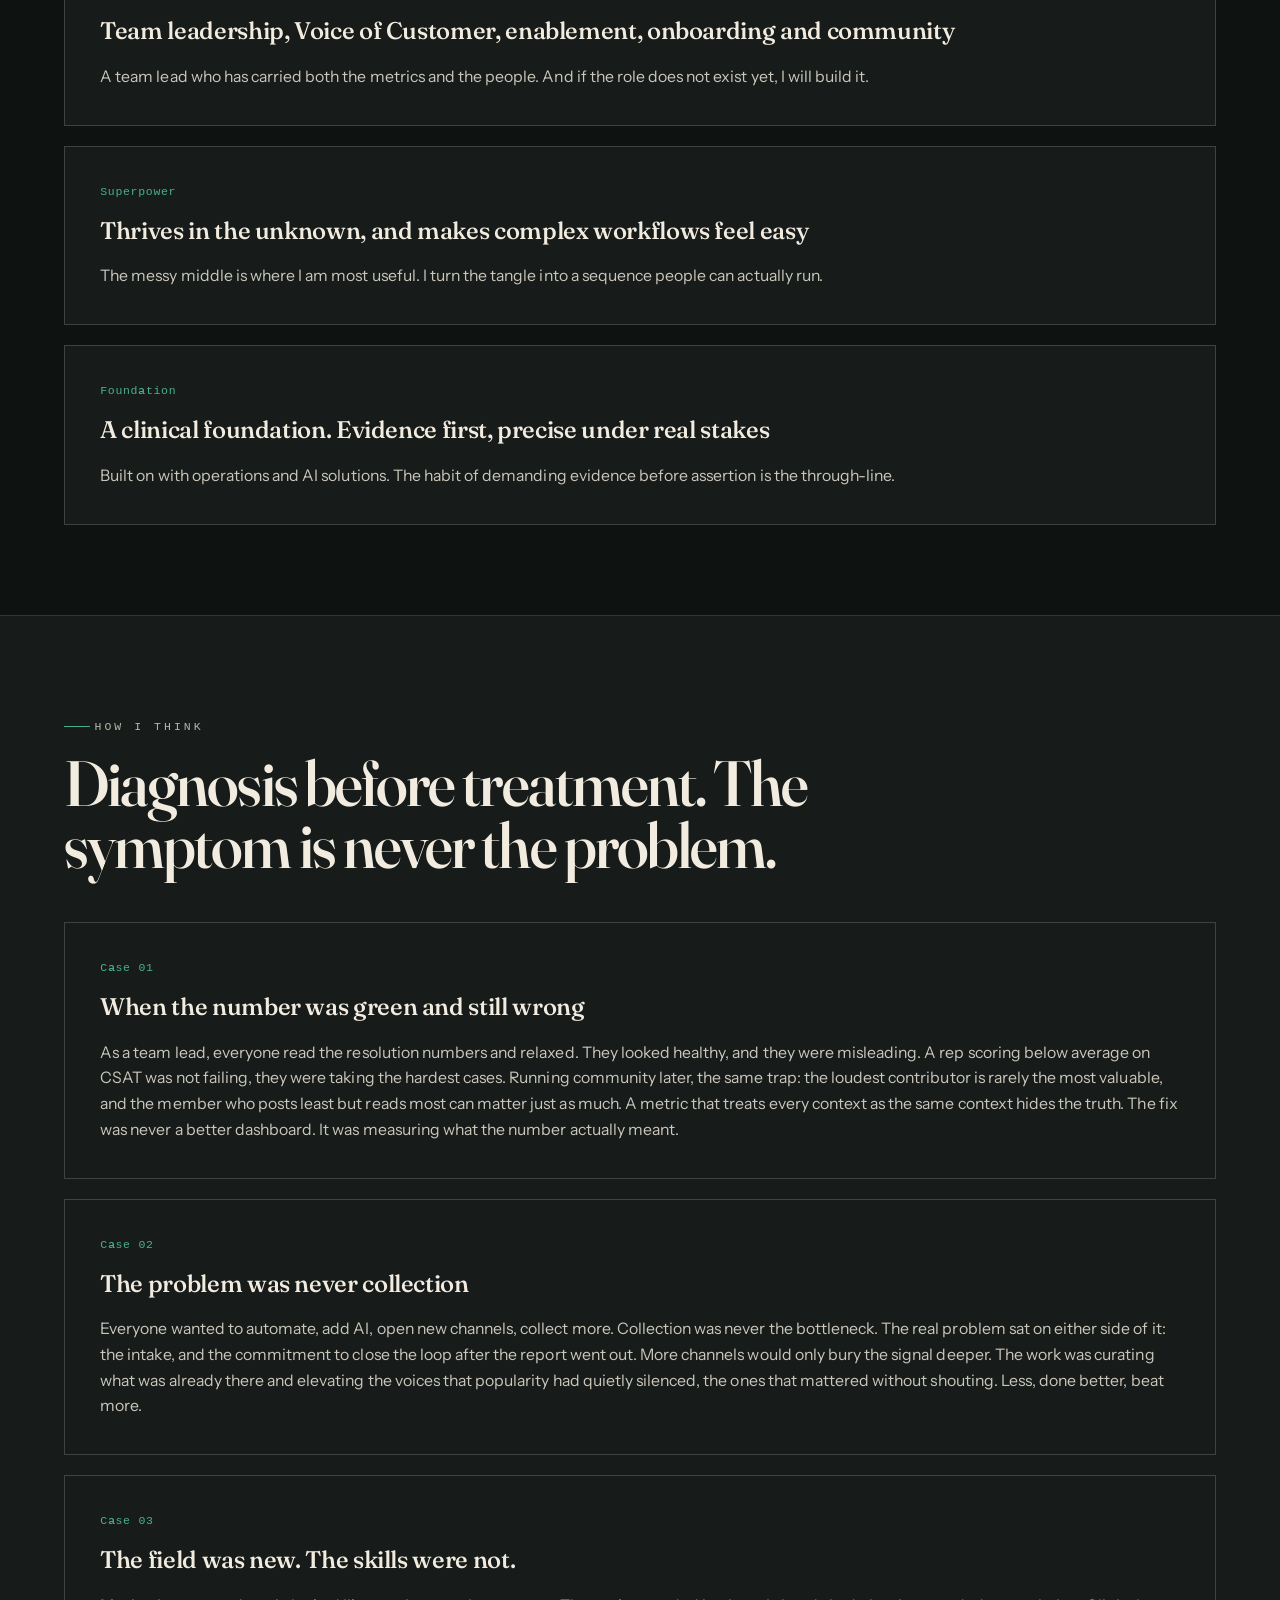
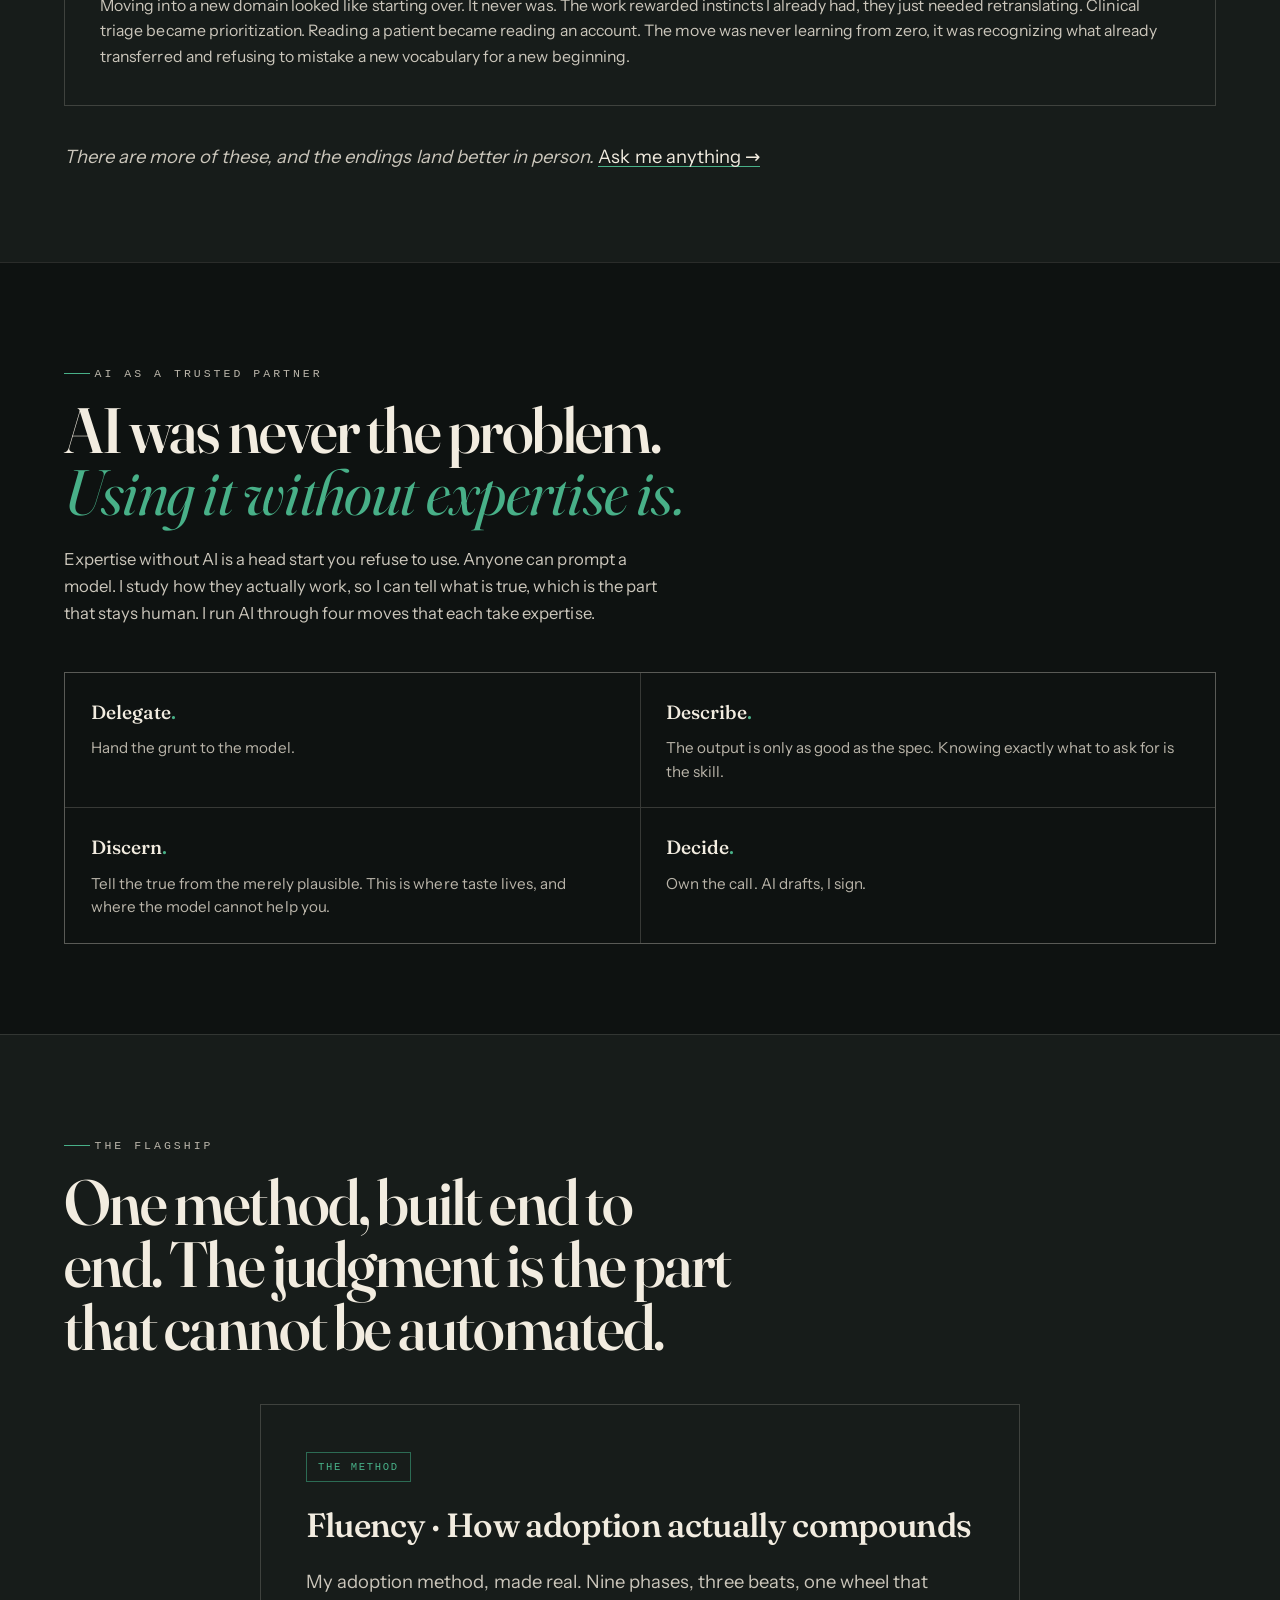
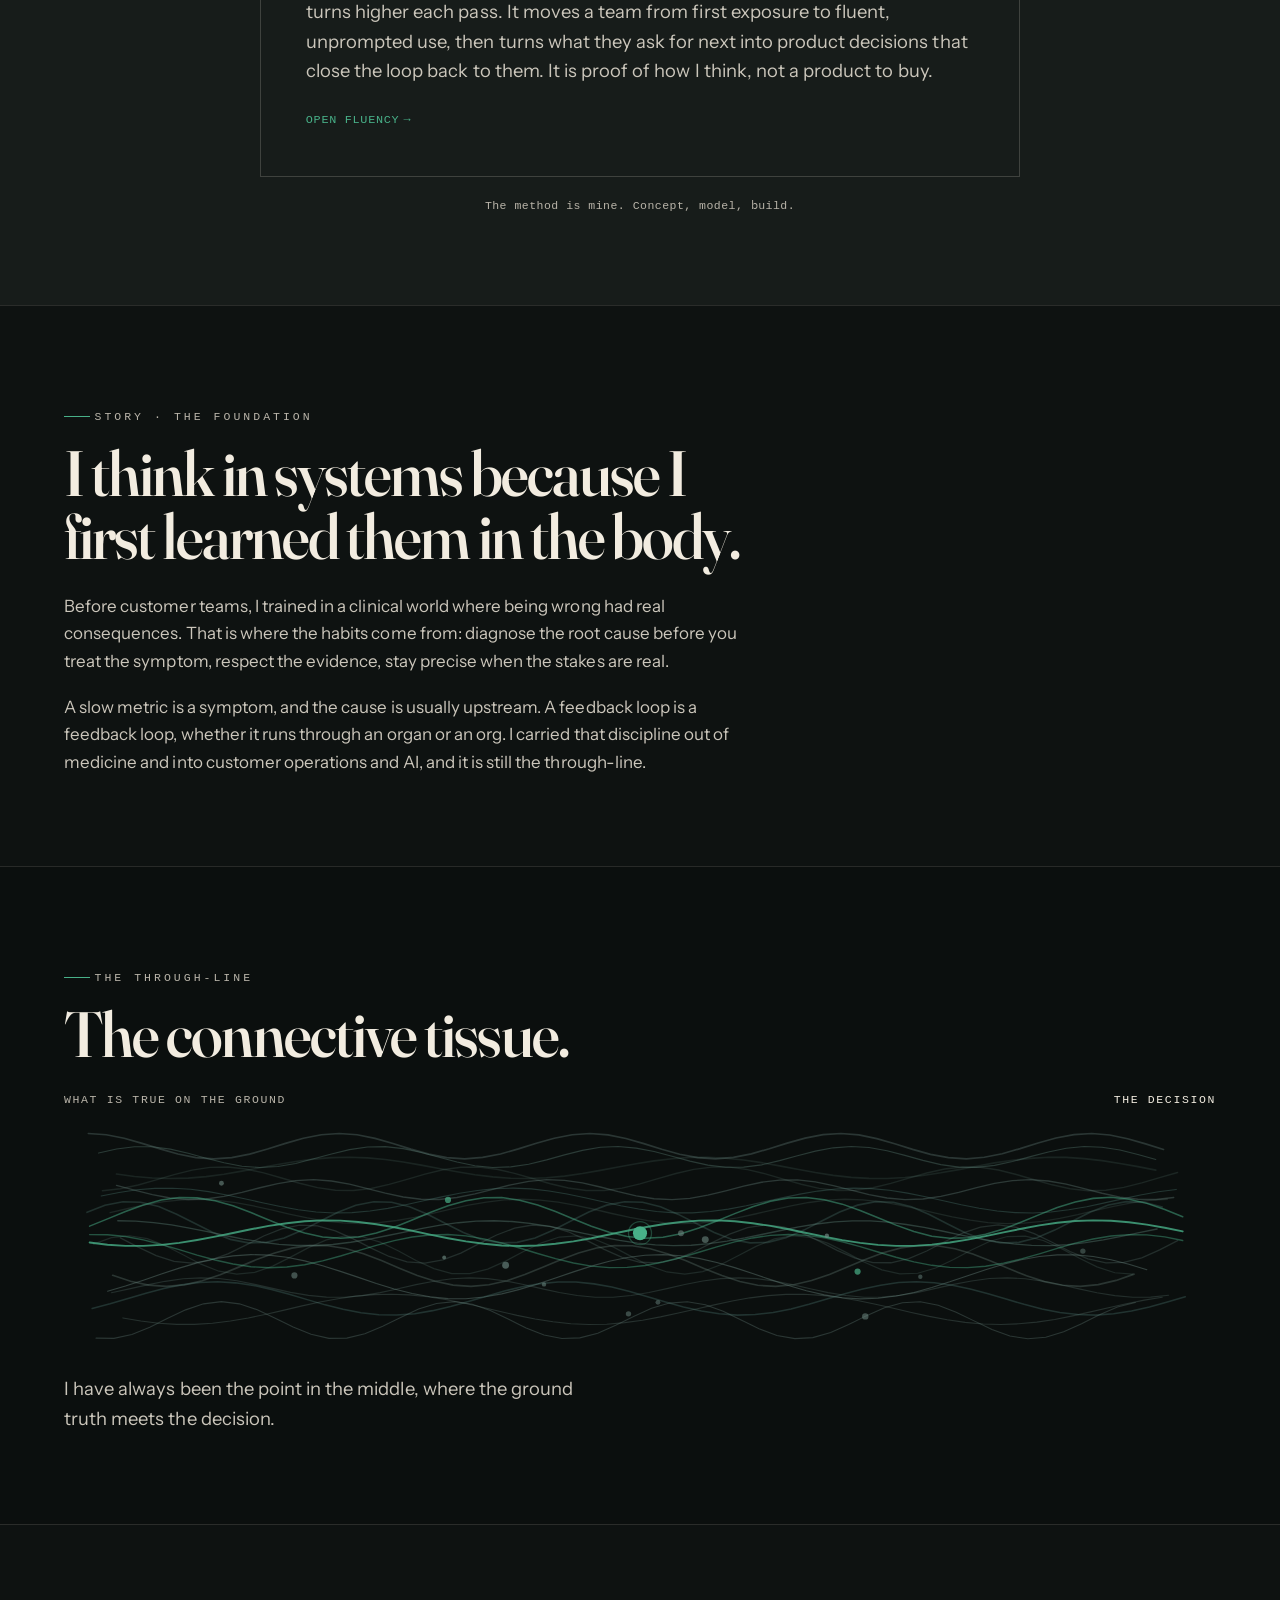
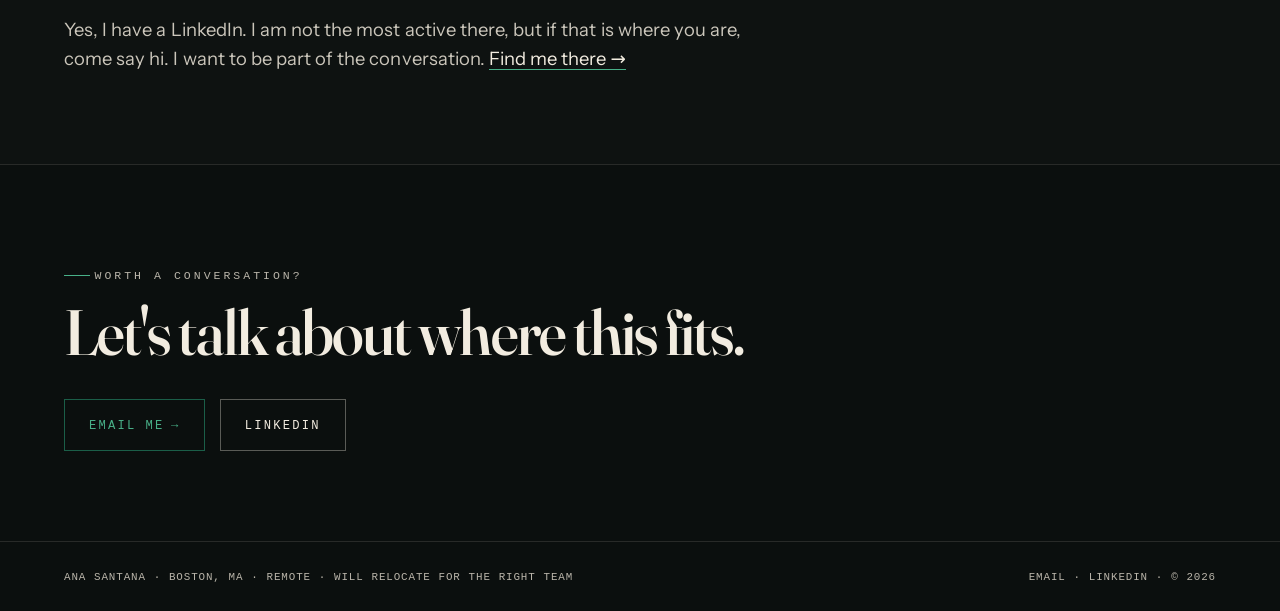
==== commit 08ef305e: "Return the headshot to the hero, lower-right Bring the portrait back into the hero, bottom-aligned i" ====
--- a/index.html
+++ b/index.html
@@ -60,7 +60,7 @@
   <!-- HERO -->
   <section class="section" style="padding-top: clamp(2.5rem, 6vh, 5rem);">
     <div class="wrap">
-      <div class="grid hero__grid" style="align-items: center;">
+      <div class="grid hero__grid" style="align-items: end;">
         <div class="hero__copy">
           <span class="kicker" data-reveal>Product Adoption Strategist · Team Leadership · Voice of Customer</span>
           <h1 class="display" style="margin-top: 1.5rem; max-width: 16ch;" data-reveal data-delay="1">The next phase of AI runs on <em>judgment.</em></h1>
@@ -72,6 +72,9 @@
           </div>
           <a class="btn btn--green" style="margin-top: 2rem;" href="#proof" data-reveal data-delay="2">See the record <span class="arw">→</span></a>
         </div>
+        <div class="hero__portrait" data-reveal data-delay="1">
+          <img class="hero__img" src="/ana-headshot.jpg" width="300" height="300" alt="Ana Santana">
+        </div>
       </div>
     </div>
   </section>
@@ -197,14 +200,9 @@
       <div class="grid" style="margin-top: 1rem;">
         <h2 class="display" style="grid-column: 1 / span 10;" data-reveal>I think in systems because I first learned them in the body.</h2>
       </div>
-      <div class="grid story__grid" style="margin-top: 1.6rem; align-items: start;">
-        <div class="prose story__copy" data-reveal data-delay="1">
-          <p style="font-size: 1.06rem;">Before customer teams, I trained in a clinical world where being wrong had real consequences. That is where the habits come from: diagnose the root cause before you treat the symptom, respect the evidence, stay precise when the stakes are real.</p>
-          <p style="font-size: 1.06rem;">A slow metric is a symptom, and the cause is usually upstream. A feedback loop is a feedback loop, whether it runs through an organ or an org. I carried that discipline out of medicine and into customer operations and AI, and it is still the through-line.</p>
-        </div>
-        <div class="story__portrait" data-reveal data-delay="2">
-          <img class="story__img" src="/ana-headshot.jpg" width="300" height="300" alt="Ana Santana">
-        </div>
+      <div class="prose" style="margin-top: 1.6rem;" data-reveal data-delay="1">
+        <p style="font-size: 1.06rem;">Before customer teams, I trained in a clinical world where being wrong had real consequences. That is where the habits come from: diagnose the root cause before you treat the symptom, respect the evidence, stay precise when the stakes are real.</p>
+        <p style="font-size: 1.06rem;">A slow metric is a symptom, and the cause is usually upstream. A feedback loop is a feedback loop, whether it runs through an organ or an org. I carried that discipline out of medicine and into customer operations and AI, and it is still the through-line.</p>
       </div>
     </div>
   </section>
--- a/assets/styles.css
+++ b/assets/styles.css
@@ -359,18 +359,15 @@
 :focus-visible { outline: 2px solid var(--green-lit); outline-offset: 3px; border-radius: 2px; }
 
 /* =========================================================================
-   Home hero — message-first, full width
-   ========================================================================= */
-.hero__copy { grid-column: 1 / -1; }
-
-/* Story — prose with the portrait alongside; stacks on mobile */
-.story__copy { grid-column: 1 / span 7; }
-.story__portrait { grid-column: 9 / span 4; justify-self: end; }
-.story__img { width: 100%; max-width: 300px; border: 1px solid var(--line-2); }
+   Home hero — copy left, portrait lower-right; stacks cleanly on mobile
+   ========================================================================= */
+.hero__copy { grid-column: 1 / span 8; }
+.hero__portrait { grid-column: 9 / span 4; justify-self: end; }
+.hero__img { width: 100%; max-width: 300px; border: 1px solid var(--line-2); }
 @media (max-width: 820px) {
-  .story__copy { grid-column: 1 / -1; }
-  .story__portrait { grid-column: 1 / -1; justify-self: start; margin-top: 1.2rem; }
-  .story__img { max-width: 240px; }
+  .hero__copy { grid-column: 1 / -1; }
+  .hero__portrait { grid-column: 1 / -1; justify-self: start; margin-top: 1rem; }
+  .hero__img { max-width: 220px; }
 }
 
 /* =========================================================================
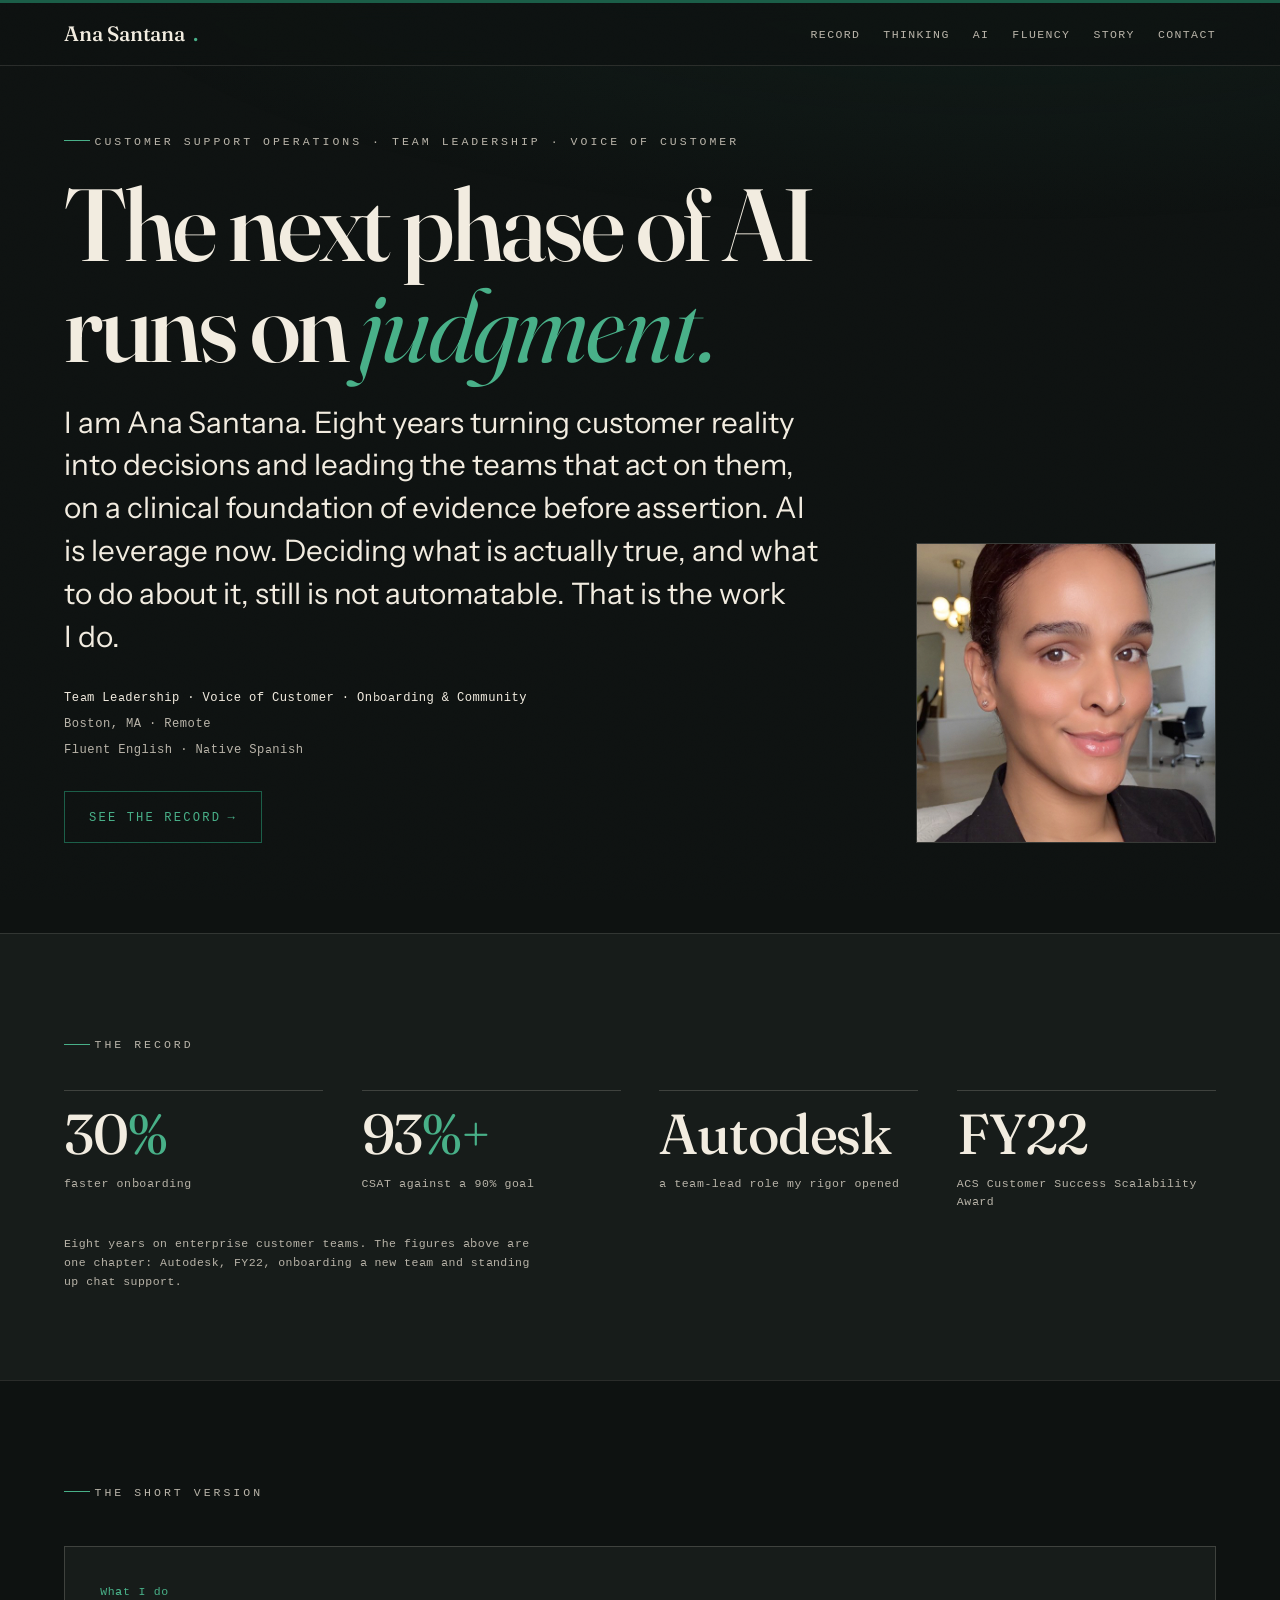
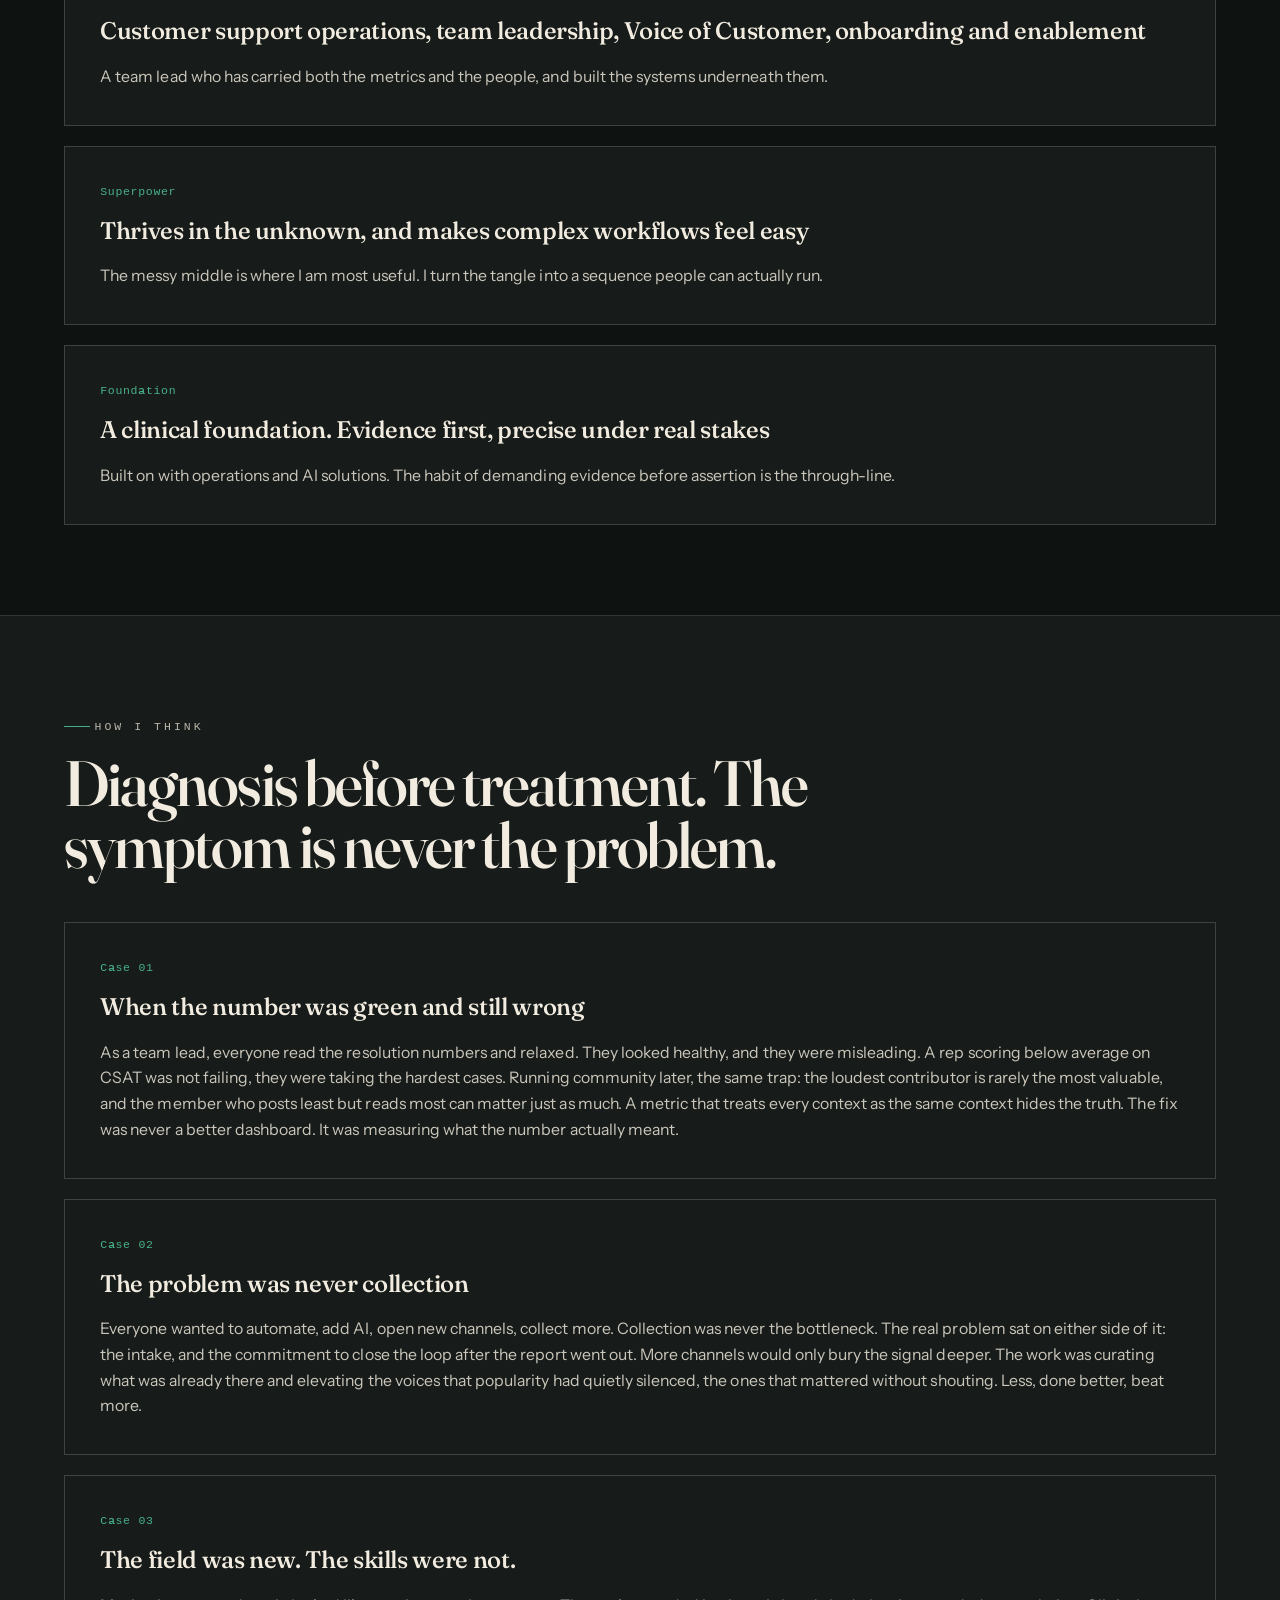
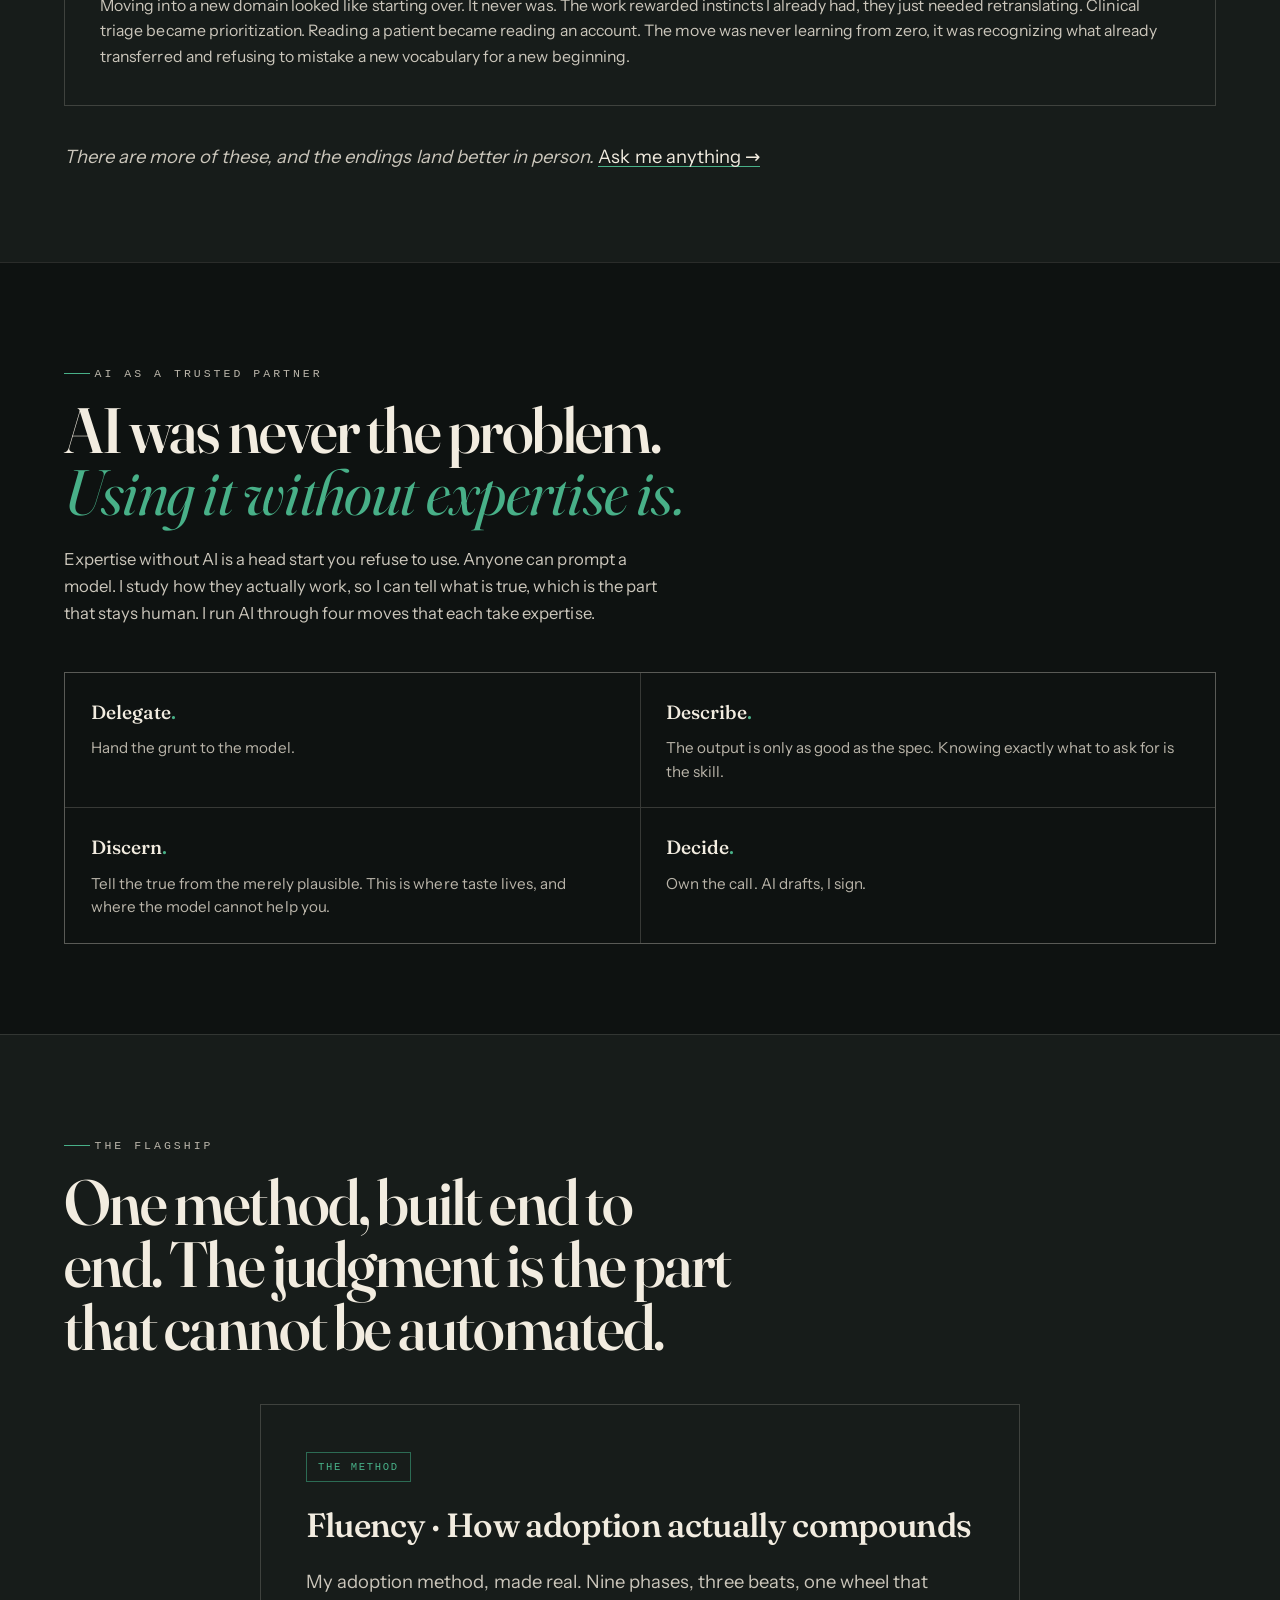
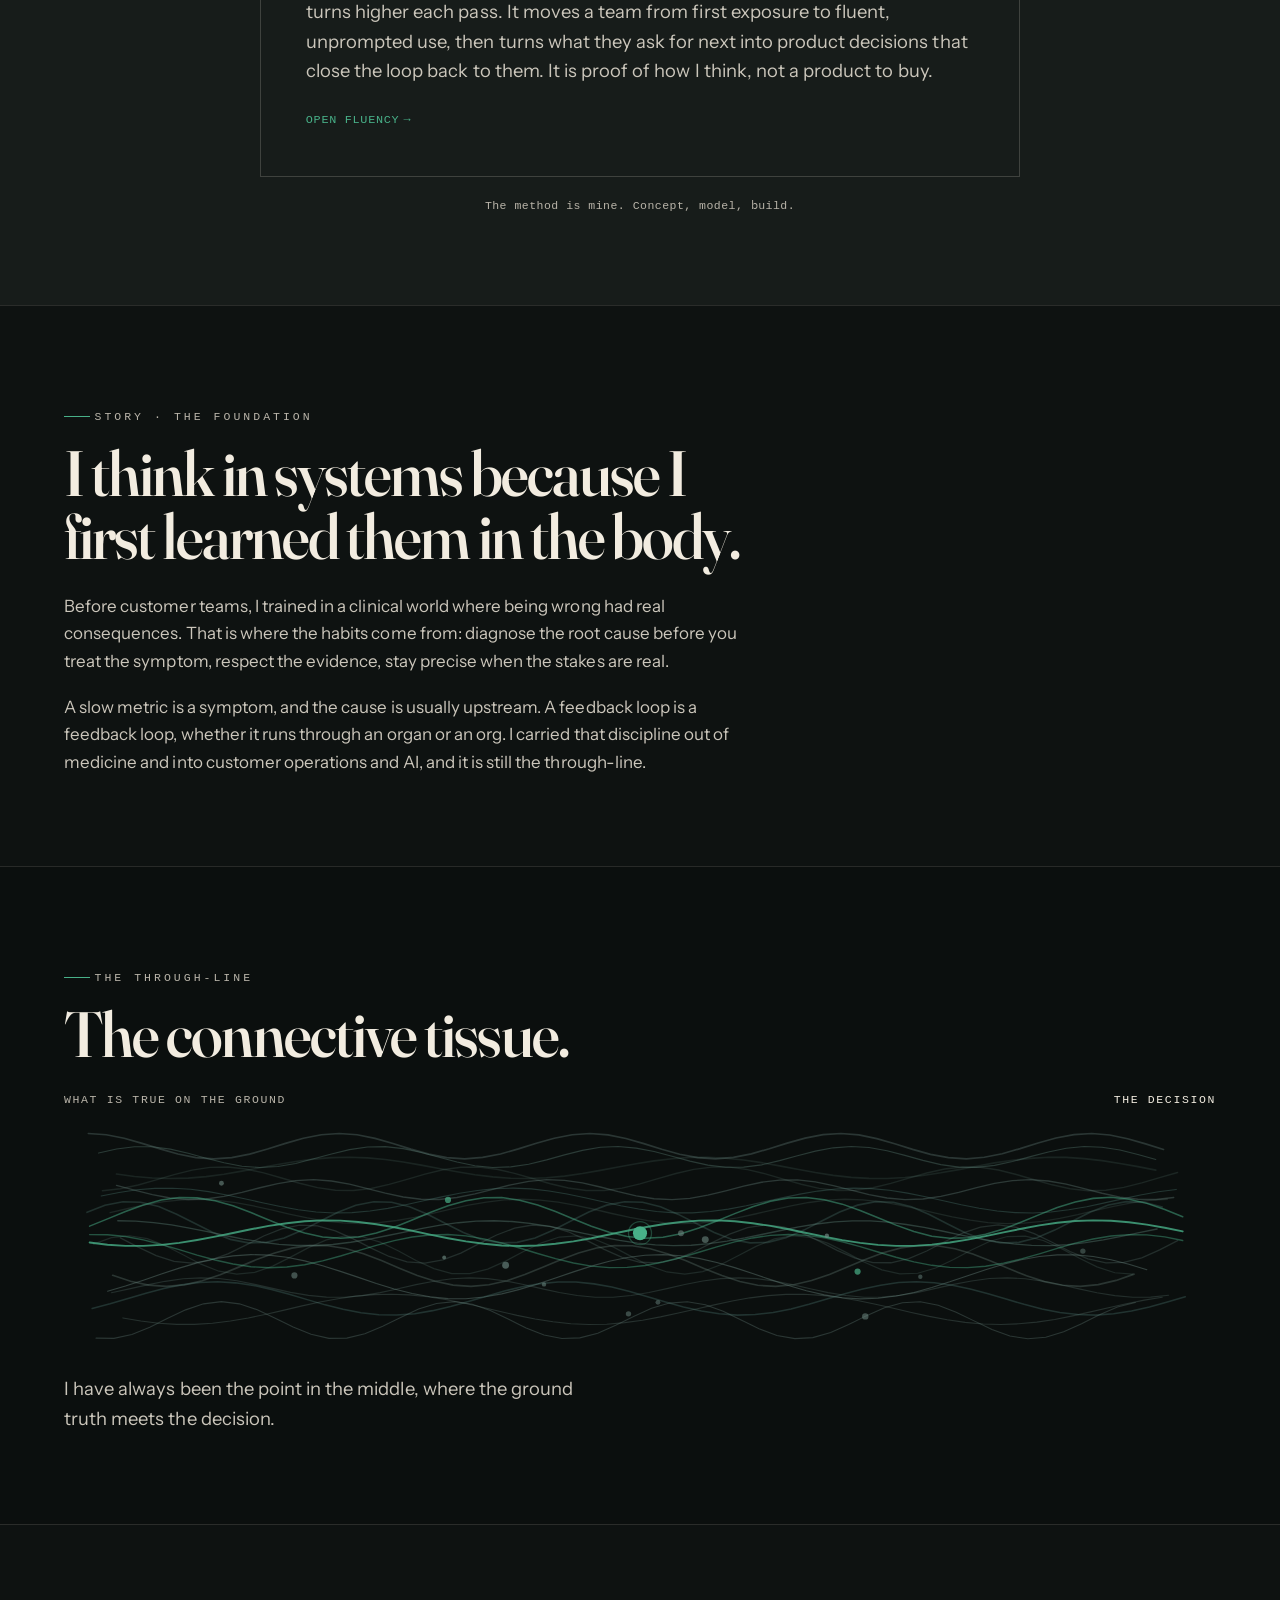
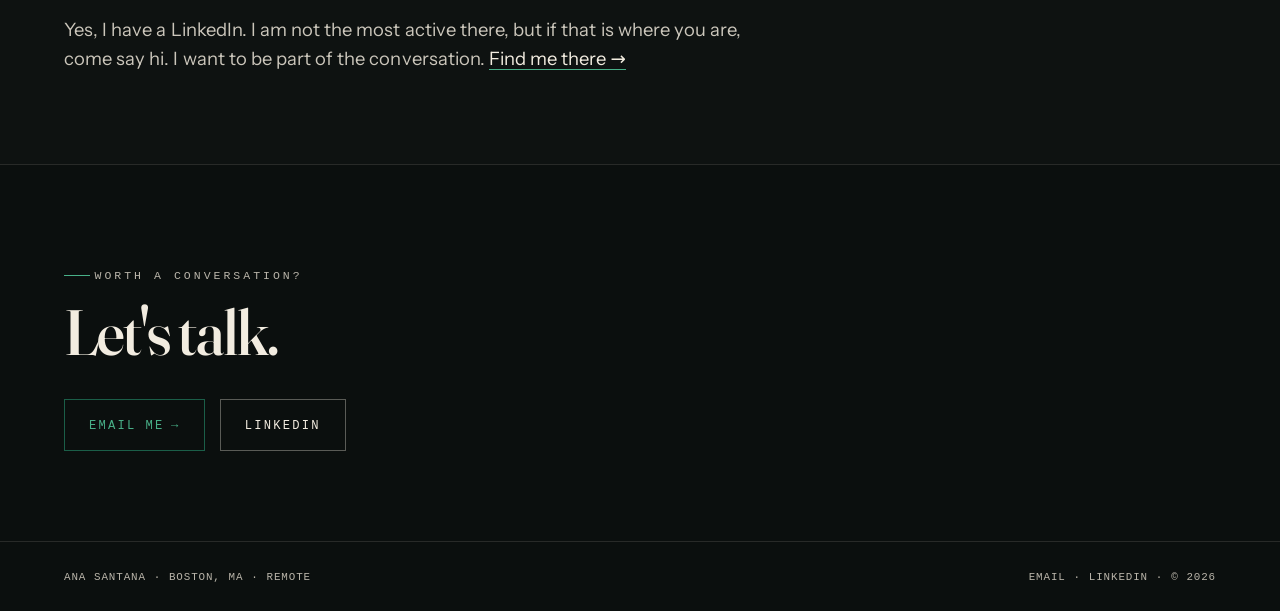
==== commit 7dbe7e18: "Drop job-search framing, make site indexable, refresh headshot Removes relocation/job-seeking langua" ====
--- a/index.html
+++ b/index.html
@@ -3,13 +3,12 @@
 <head>
 <meta charset="utf-8">
 <meta name="viewport" content="width=device-width, initial-scale=1">
-<meta name="robots" content="noindex, nofollow">
 <link rel="icon" href="/favicon.svg" type="image/svg+xml">
-<title>Ana Santana · Product Adoption Strategist · Team Leadership · Voice of Customer</title>
+<title>Ana Santana · Customer Support Operations · Team Leadership · Voice of Customer</title>
 <script>document.documentElement.classList.add('js')</script>
-<meta name="description" content="Ana Santana. Product adoption strategist, team leader, and Voice-of-Customer professional, with AI as leverage. Eight years turning customer reality into decisions and leading the teams that act on them, on a clinical foundation of evidence before assertion. Boston, remote, will relocate for the right team.">
+<meta name="description" content="Ana Santana. Product adoption strategist, team leader, and Voice-of-Customer professional, with AI as leverage. Eight years turning customer reality into decisions and leading the teams that act on them, on a clinical foundation of evidence before assertion.">
 <link rel="canonical" href="https://anasantana.me/">
-<meta property="og:title" content="Ana Santana · Product Adoption Strategist · Team Leadership · Voice of Customer">
+<meta property="og:title" content="Ana Santana · Customer Support Operations · Team Leadership · Voice of Customer">
 <meta property="og:description" content="The next phase of AI runs on judgment. Ana leads customer teams and Voice-of-Customer work, turning messy customer signal into decisions people can act on, and builds the judgment into the tool.">
 <meta property="og:type" content="profile">
 <meta property="og:url" content="https://anasantana.me/">
@@ -62,12 +61,12 @@
     <div class="wrap">
       <div class="grid hero__grid" style="align-items: end;">
         <div class="hero__copy">
-          <span class="kicker" data-reveal>Product Adoption Strategist · Team Leadership · Voice of Customer</span>
+          <span class="kicker" data-reveal>Customer Support Operations · Team Leadership · Voice of Customer</span>
           <h1 class="display" style="margin-top: 1.5rem; max-width: 16ch;" data-reveal data-delay="1">The next phase of AI runs on <em>judgment.</em></h1>
           <p class="lede" style="margin-top: 1.6rem; max-width: 54ch;" data-reveal data-delay="2">I am Ana Santana. Eight years turning customer reality into decisions and leading the teams that act on them, on a clinical foundation of evidence before assertion. AI is leverage now. Deciding what is actually true, and what to do about it, still is not automatable. That is the work I do.</p>
           <div style="margin-top: 1.8rem; display: flex; flex-direction: column; gap: 0.4rem;" data-reveal data-delay="2">
             <span class="mono" style="font-size: 0.76rem; letter-spacing: 0.04em; color: var(--bone);">Team Leadership · Voice of Customer · Onboarding &amp; Community</span>
-            <span class="mono muted" style="font-size: 0.76rem; letter-spacing: 0.04em;">Boston, MA · Remote · Will relocate for the right team</span>
+            <span class="mono muted" style="font-size: 0.76rem; letter-spacing: 0.04em;">Boston, MA · Remote</span>
             <span class="mono muted" style="font-size: 0.76rem; letter-spacing: 0.04em;">Fluent English · Native Spanish</span>
           </div>
           <a class="btn btn--green" style="margin-top: 2rem;" href="#proof" data-reveal data-delay="2">See the record <span class="arw">→</span></a>
@@ -111,9 +110,9 @@
       <h2 class="kicker" data-reveal>The short version</h2>
       <div class="cases" data-reveal data-delay="1">
         <article class="case">
-          <div class="n">Role fit</div>
-          <h3>Team leadership, Voice of Customer, enablement, onboarding and community</h3>
-          <p>A team lead who has carried both the metrics and the people. And if the role does not exist yet, I will build it.</p>
+          <div class="n">What I do</div>
+          <h3>Customer support operations, team leadership, Voice of Customer, onboarding and enablement</h3>
+          <p>A team lead who has carried both the metrics and the people, and built the systems underneath them.</p>
         </article>
         <article class="case">
           <div class="n">Superpower</div>
@@ -234,7 +233,7 @@
     <div class="wrap">
       <span class="kicker" data-reveal>Worth a conversation?</span>
       <div class="grid" style="margin-top: 1rem;">
-        <h2 class="display" style="grid-column: 1 / span 9;" data-reveal>Let's talk about where this fits.</h2>
+        <h2 class="display" style="grid-column: 1 / span 9;" data-reveal>Let's talk.</h2>
       </div>
       <div class="contact-links" data-reveal data-delay="1">
         <a class="btn btn--green" href="mailto:hello@anasantana.me">Email me <span class="arw">→</span></a>
@@ -248,7 +247,7 @@
 <footer class="footer">
   <div class="wrap">
     <div class="footer__bar">
-      <span>Ana Santana · Boston, MA · Remote · Will relocate for the right team</span>
+      <span>Ana Santana · Boston, MA · Remote</span>
       <span><a href="mailto:hello@anasantana.me">Email</a> · <a href="https://www.linkedin.com/in/ana-santana-dot-me/" target="_blank" rel="noopener">LinkedIn</a> · © <span data-year>2026</span></span>
     </div>
   </div>
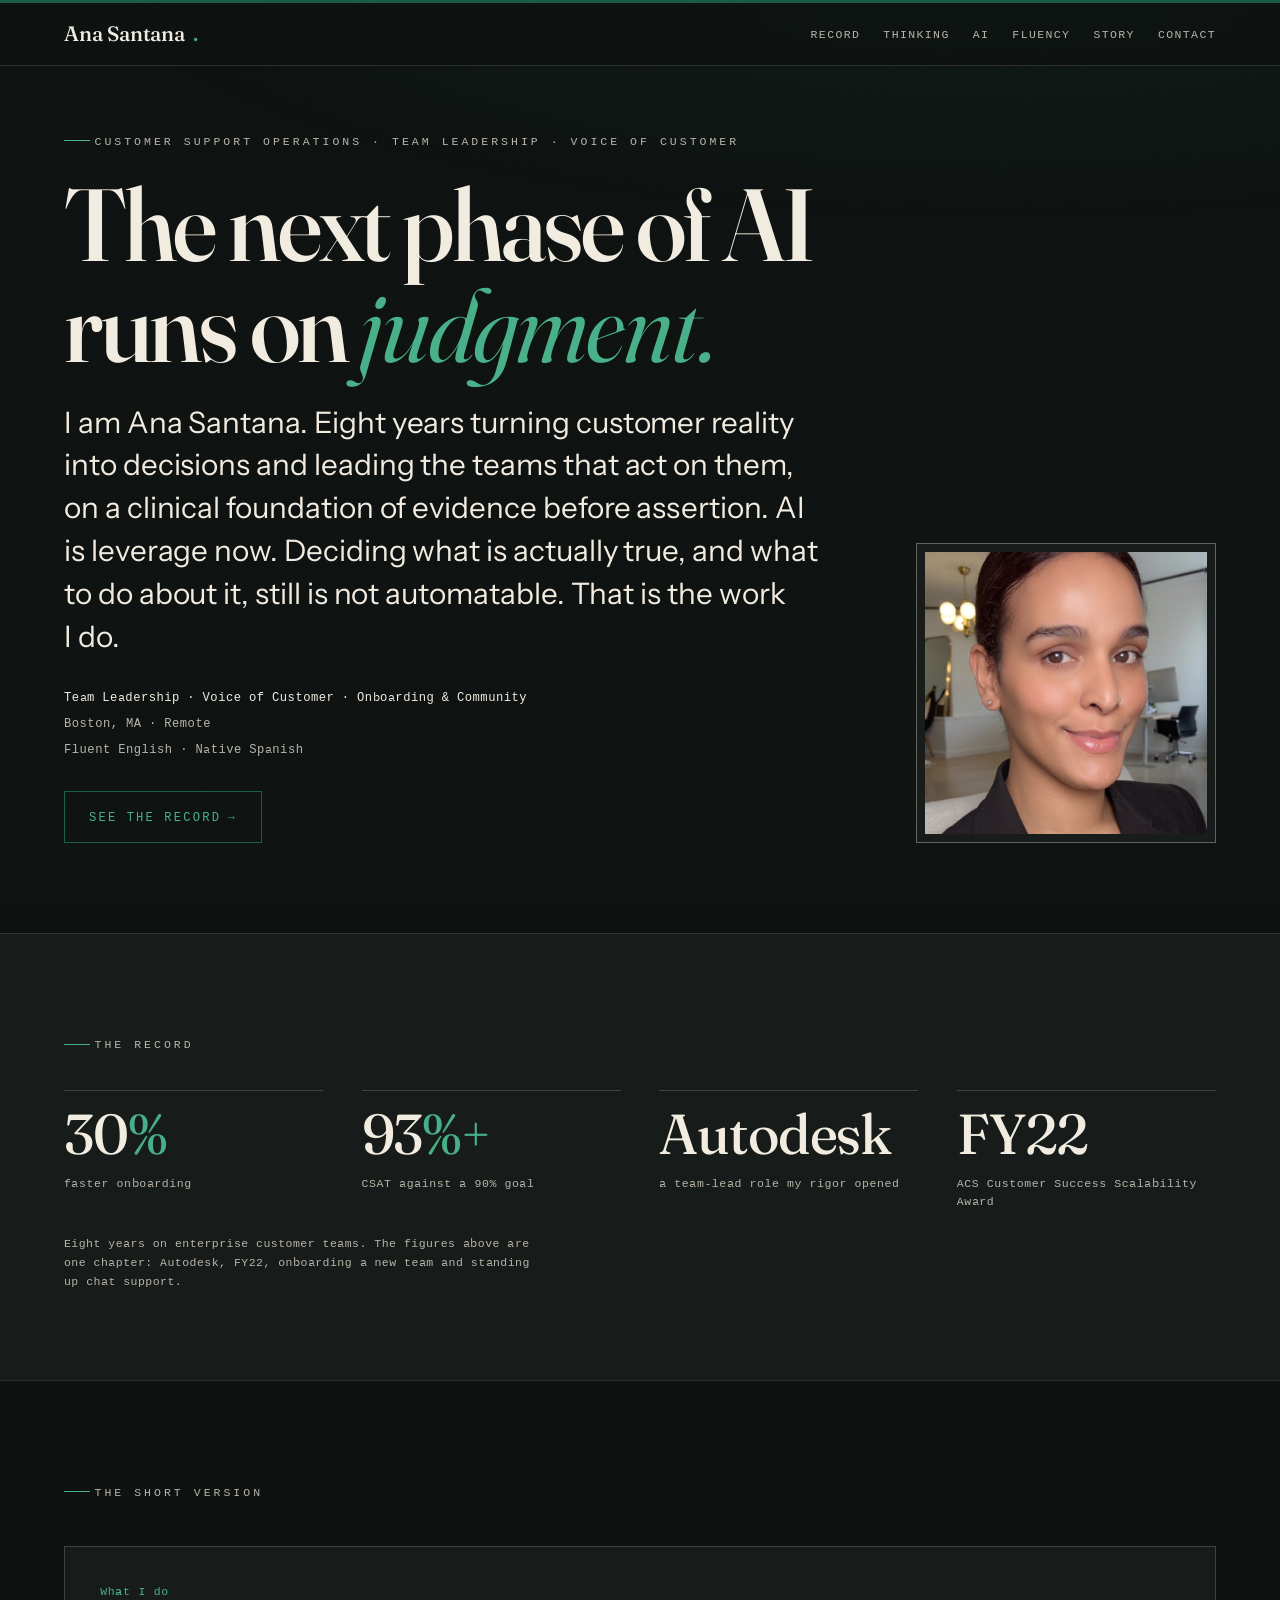
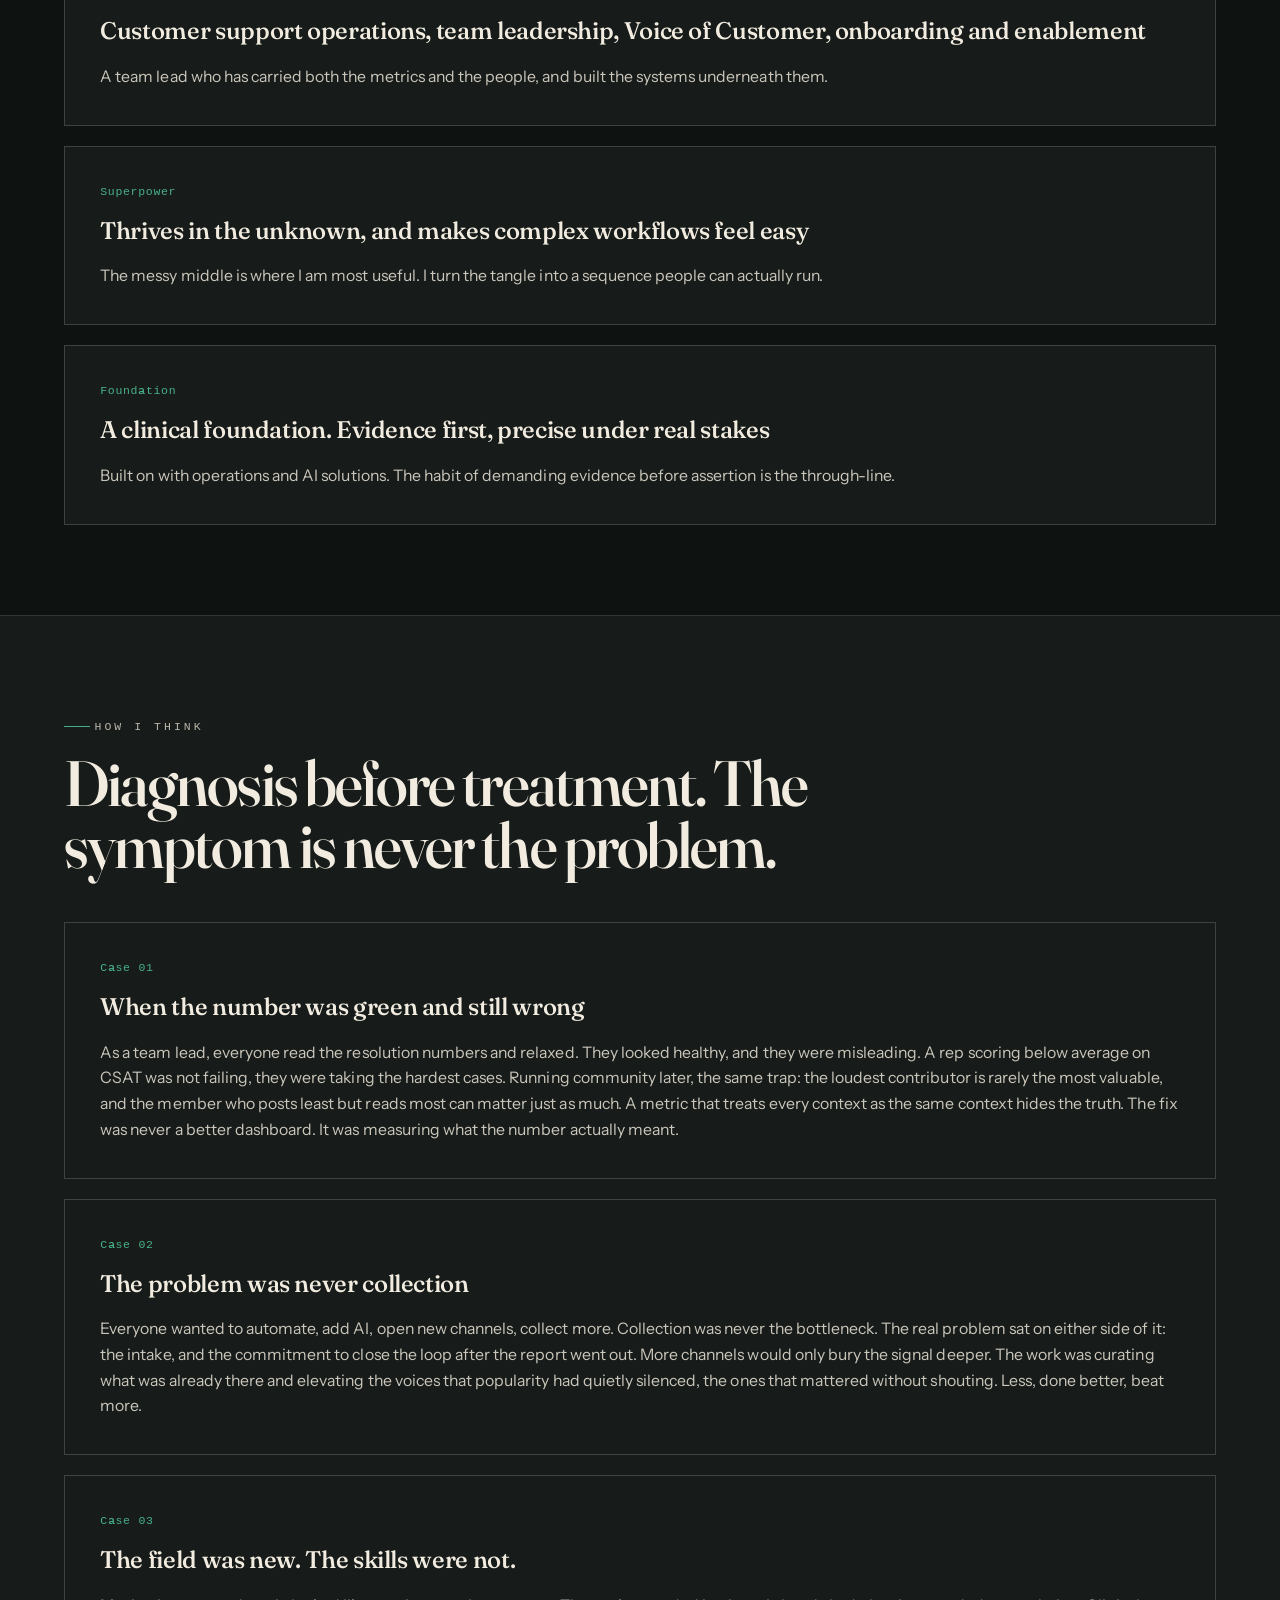
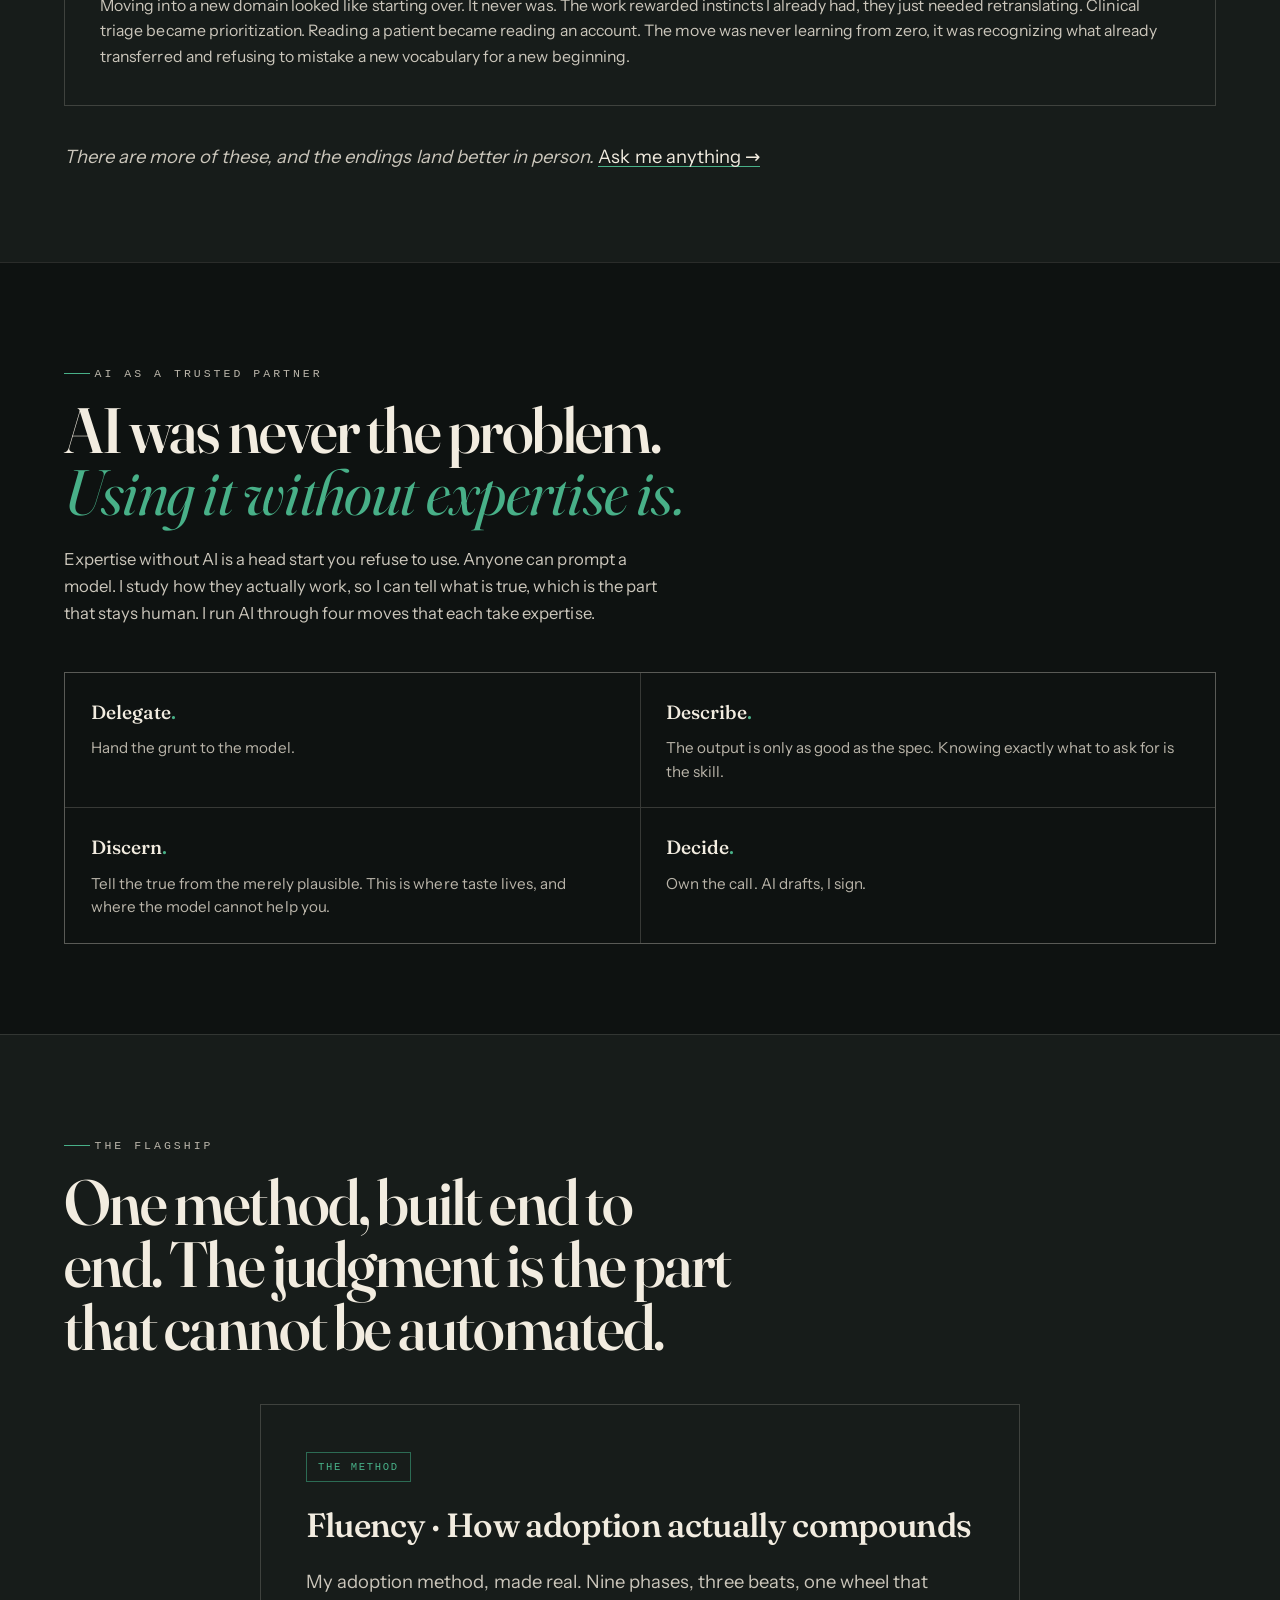
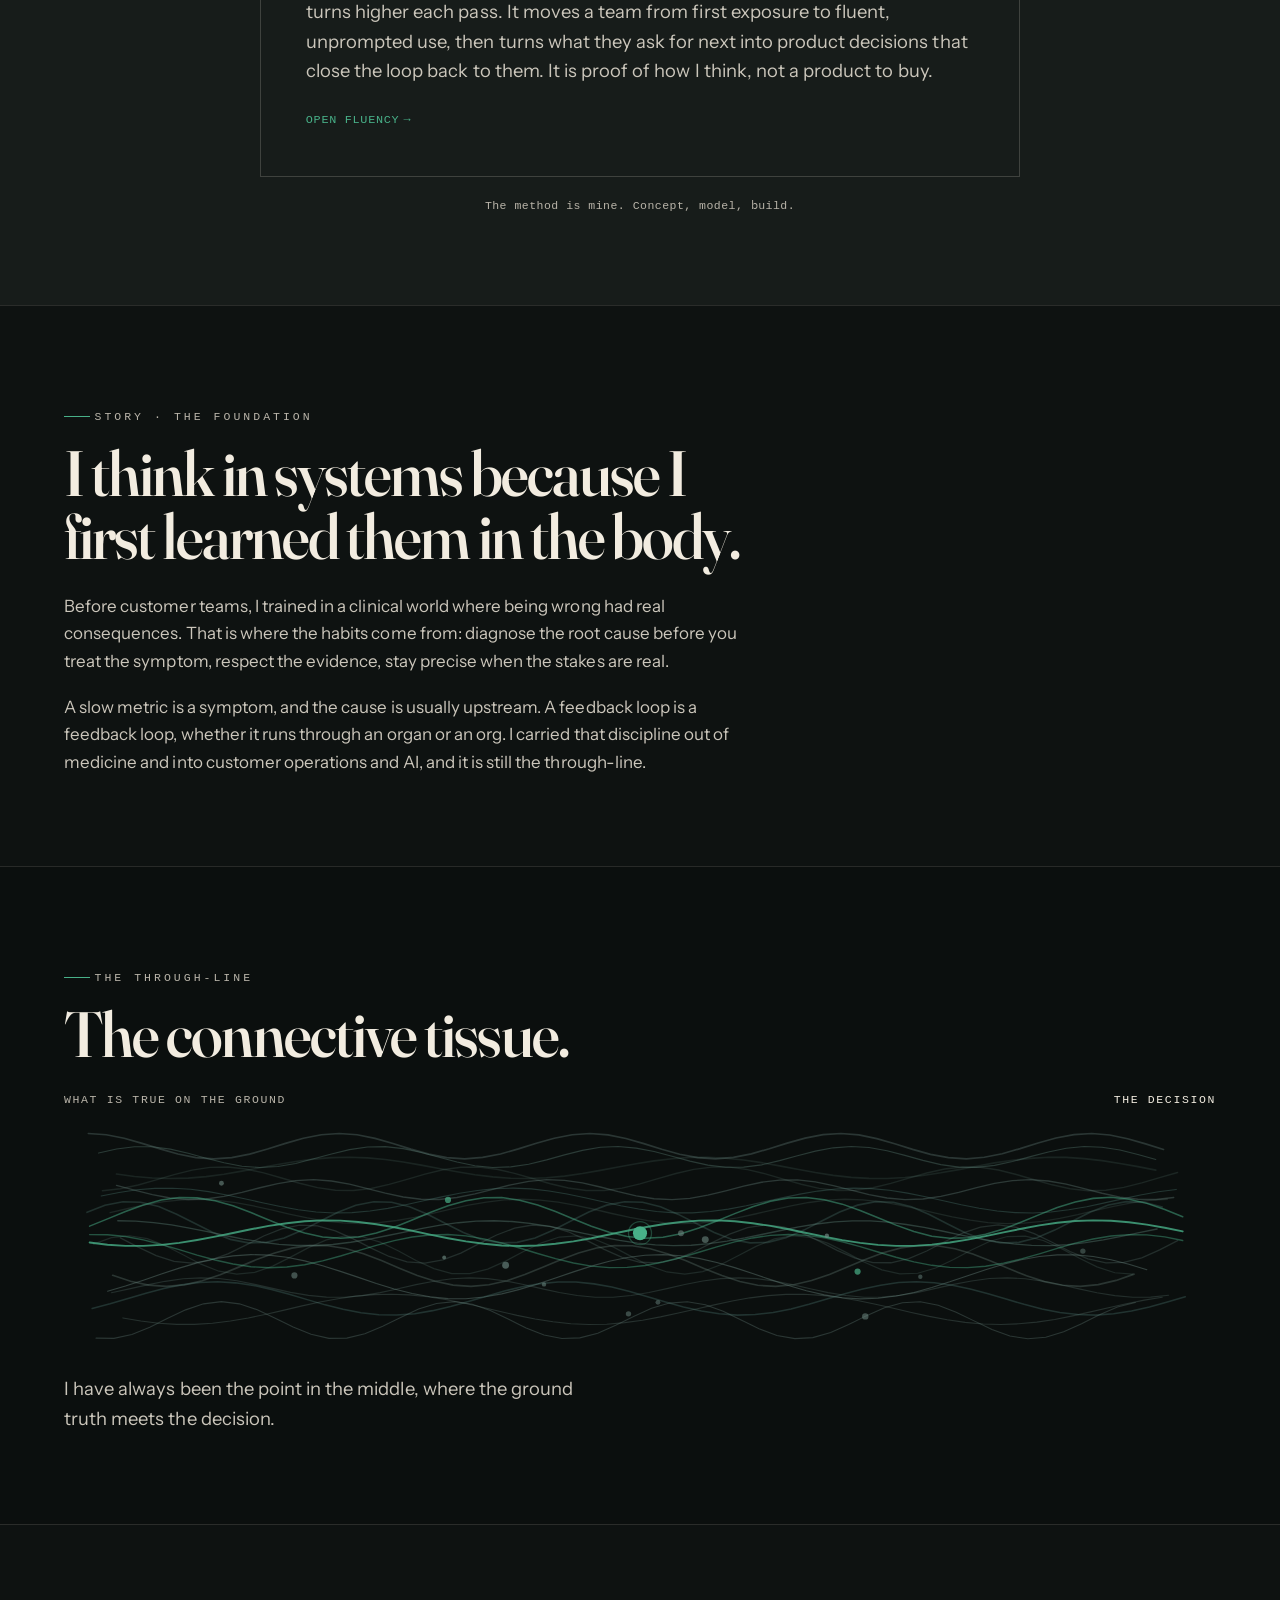
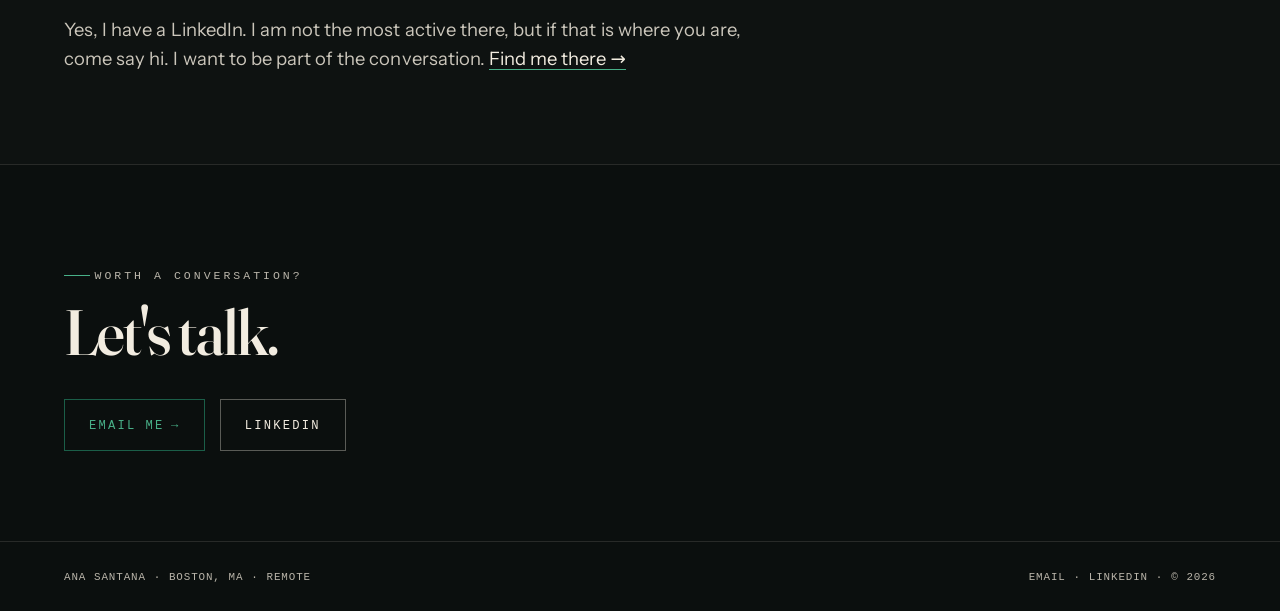
==== commit a4434d38: "Make the site fully indexable and align role language, frame the headshot Removes the remaining inde" ====
--- a/index.html
+++ b/index.html
@@ -6,7 +6,7 @@
 <link rel="icon" href="/favicon.svg" type="image/svg+xml">
 <title>Ana Santana · Customer Support Operations · Team Leadership · Voice of Customer</title>
 <script>document.documentElement.classList.add('js')</script>
-<meta name="description" content="Ana Santana. Product adoption strategist, team leader, and Voice-of-Customer professional, with AI as leverage. Eight years turning customer reality into decisions and leading the teams that act on them, on a clinical foundation of evidence before assertion.">
+<meta name="description" content="Ana Santana. Customer support operations, team leadership, and Voice-of-Customer professional, with AI as leverage. Eight years turning customer reality into decisions and leading the teams that act on them, on a clinical foundation of evidence before assertion.">
 <link rel="canonical" href="https://anasantana.me/">
 <meta property="og:title" content="Ana Santana · Customer Support Operations · Team Leadership · Voice of Customer">
 <meta property="og:description" content="The next phase of AI runs on judgment. Ana leads customer teams and Voice-of-Customer work, turning messy customer signal into decisions people can act on, and builds the judgment into the tool.">
@@ -25,7 +25,7 @@
   "@context":"https://schema.org",
   "@type":"Person",
   "name":"Ana Santana",
-  "jobTitle":"Product Adoption Strategist",
+  "jobTitle":"Customer Support Operations · Team Leadership · Voice of Customer",
   "url":"https://anasantana.me",
   "email":"mailto:hello@anasantana.me",
   "sameAs":["https://www.linkedin.com/in/ana-santana-dot-me/"],
--- a/assets/styles.css
+++ b/assets/styles.css
@@ -363,7 +363,11 @@
    ========================================================================= */
 .hero__copy { grid-column: 1 / span 8; }
 .hero__portrait { grid-column: 9 / span 4; justify-self: end; }
-.hero__img { width: 100%; max-width: 300px; border: 1px solid var(--line-2); }
+.hero__img {
+  width: 100%; max-width: 300px; box-sizing: border-box;
+  padding: 8px; background: var(--surface);
+  border: 1px solid var(--line-strong);
+}
 @media (max-width: 820px) {
   .hero__copy { grid-column: 1 / -1; }
   .hero__portrait { grid-column: 1 / -1; justify-self: start; margin-top: 1rem; }
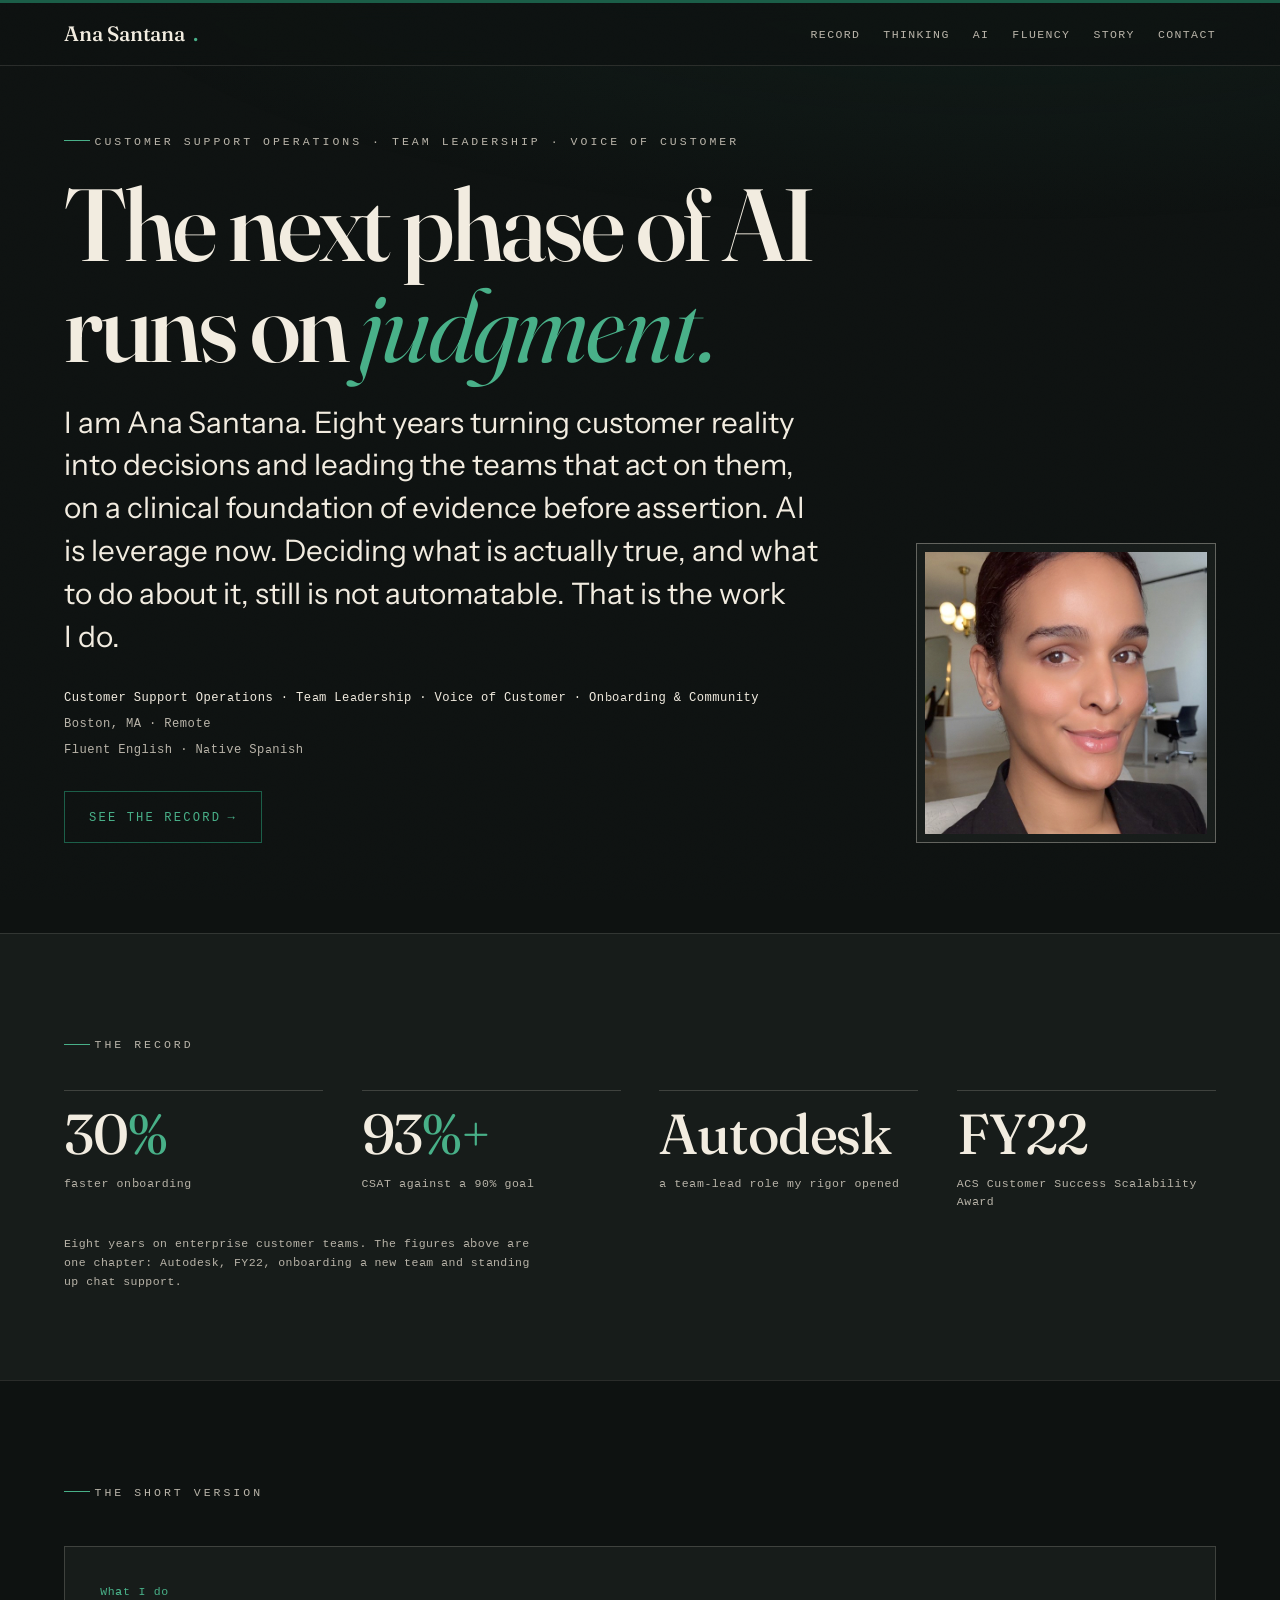
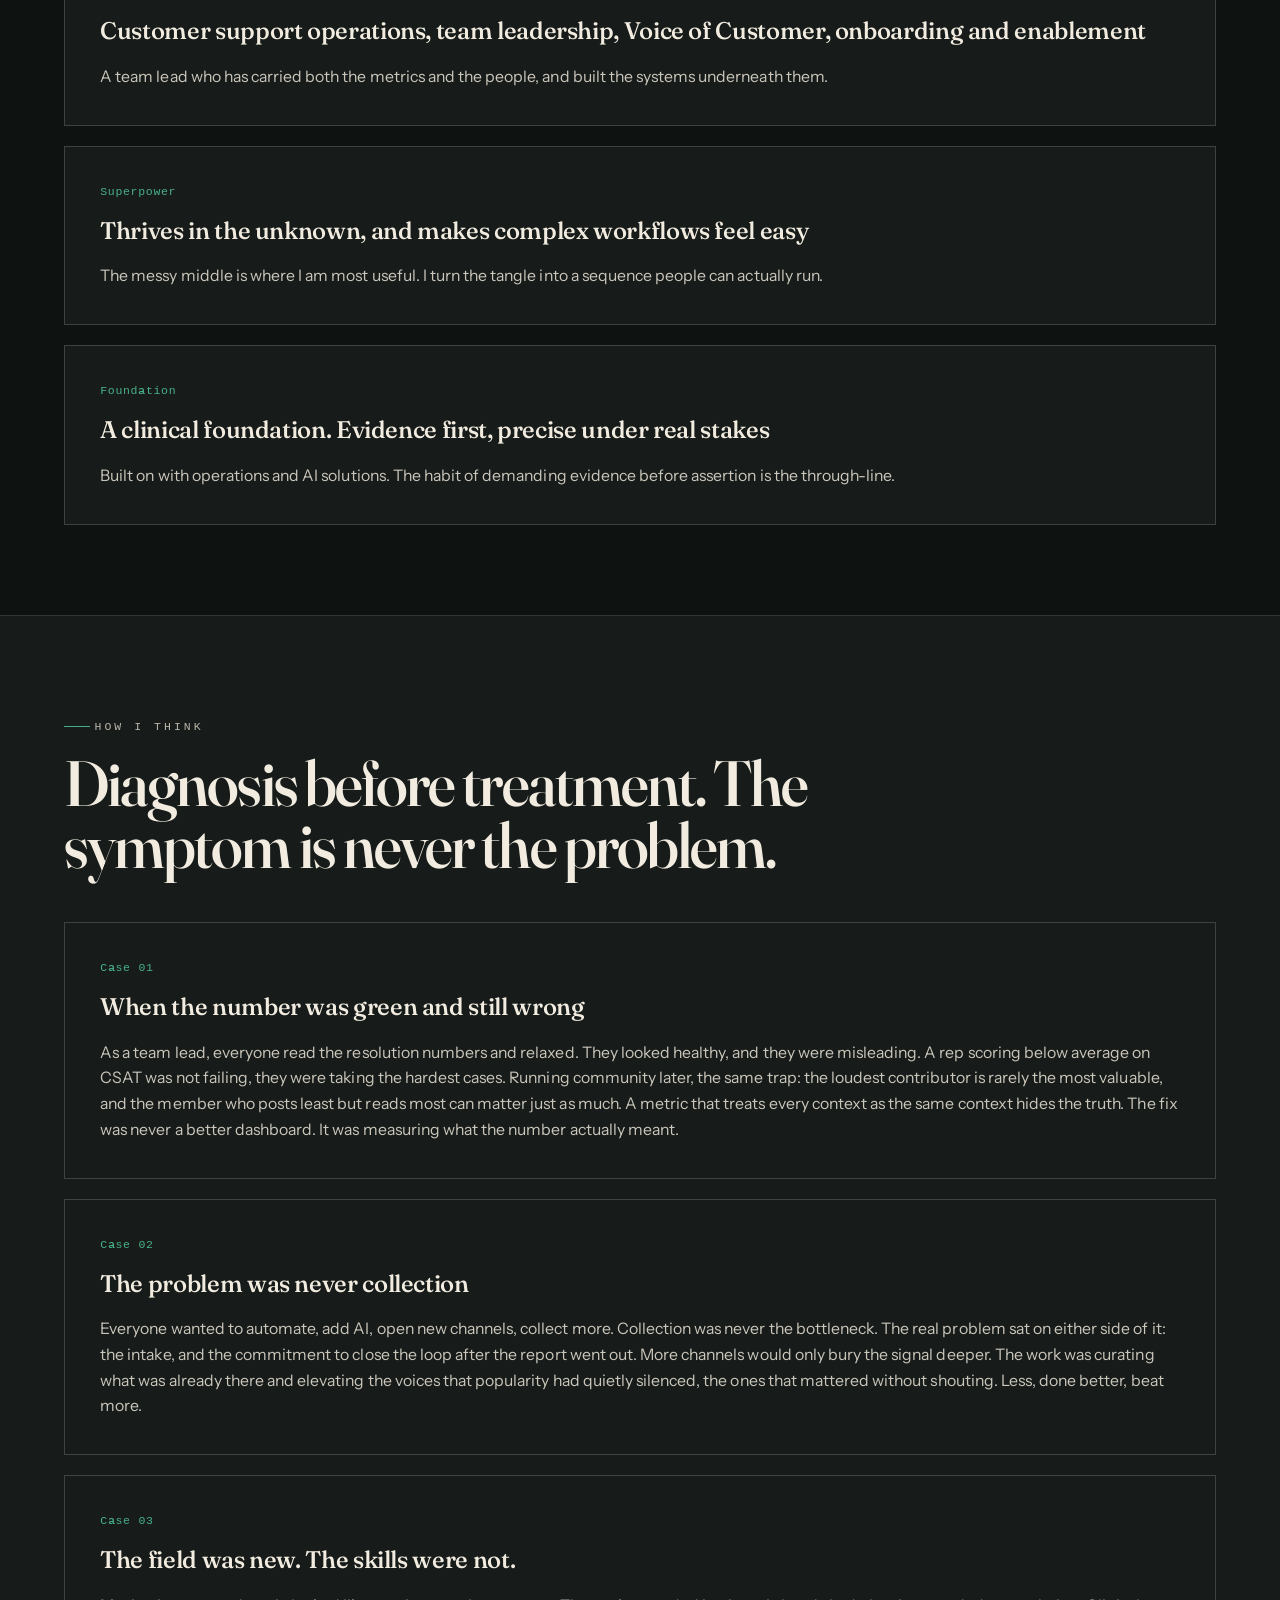
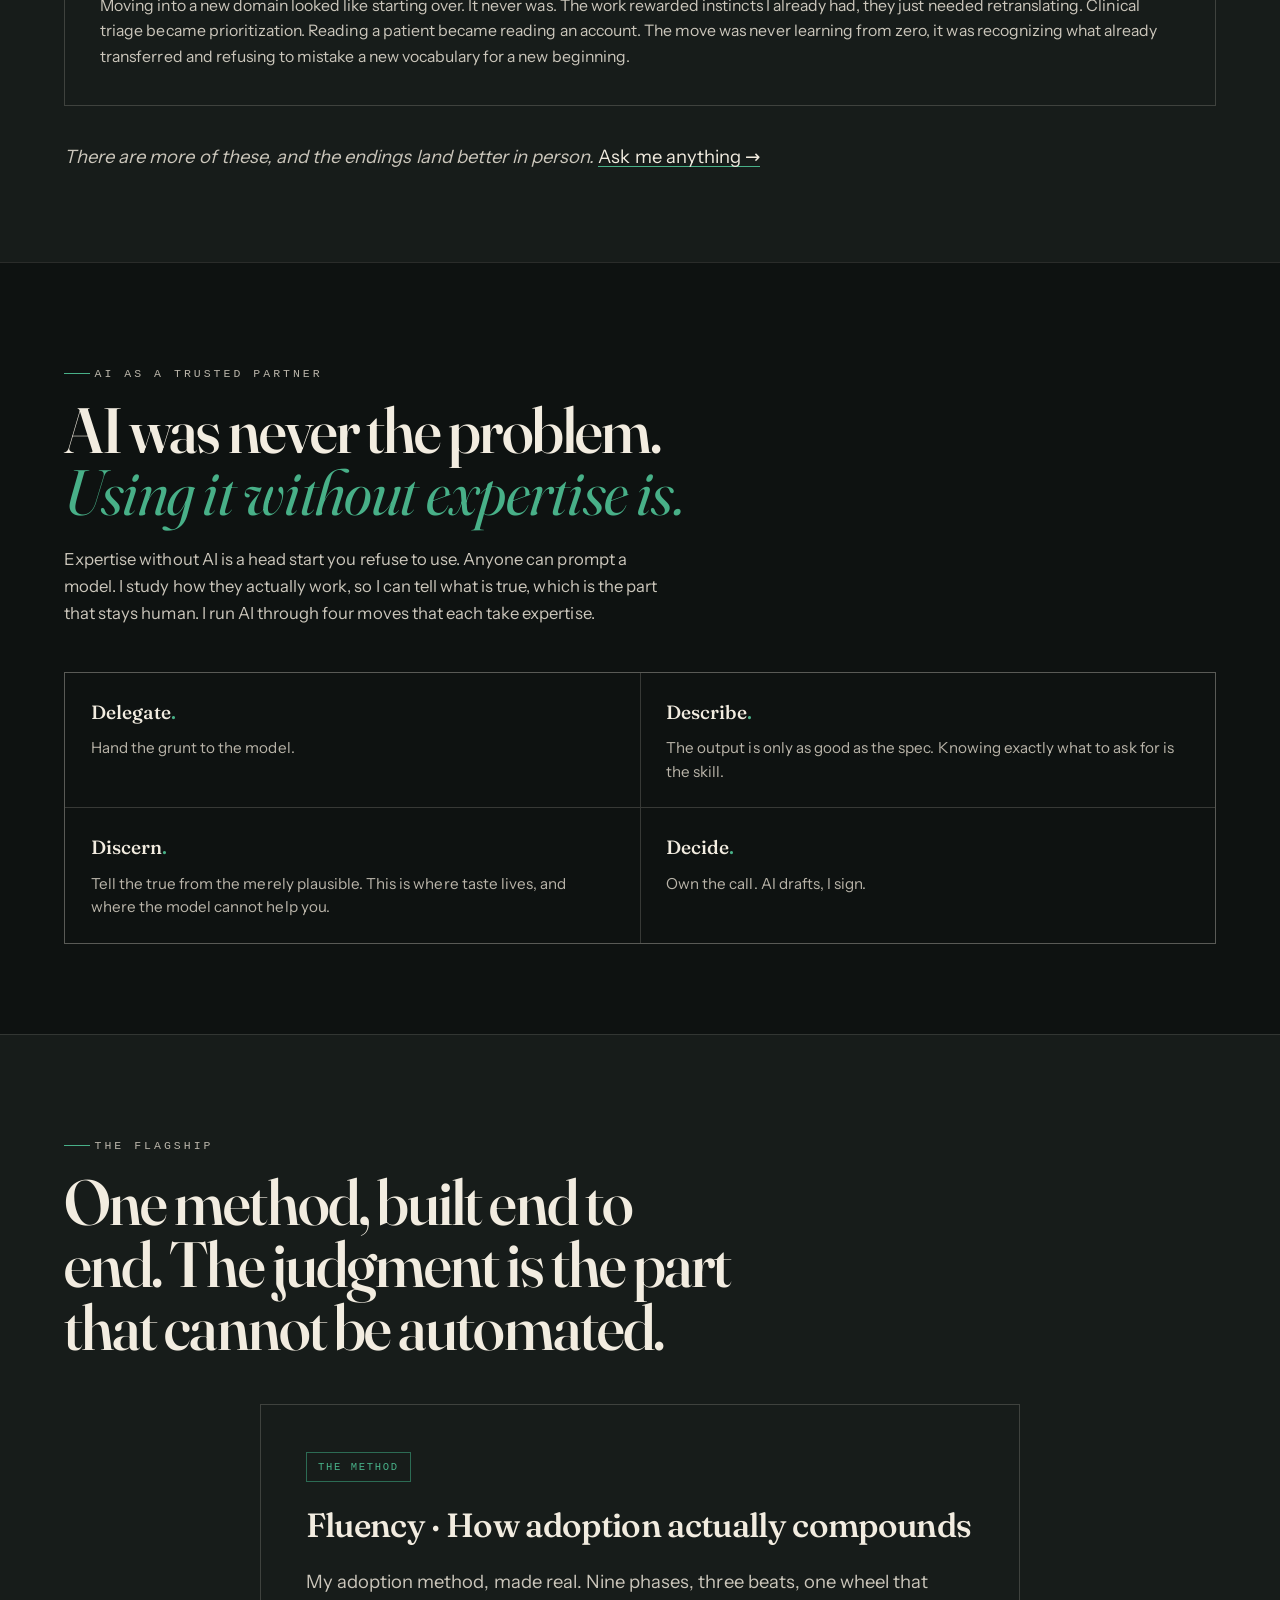
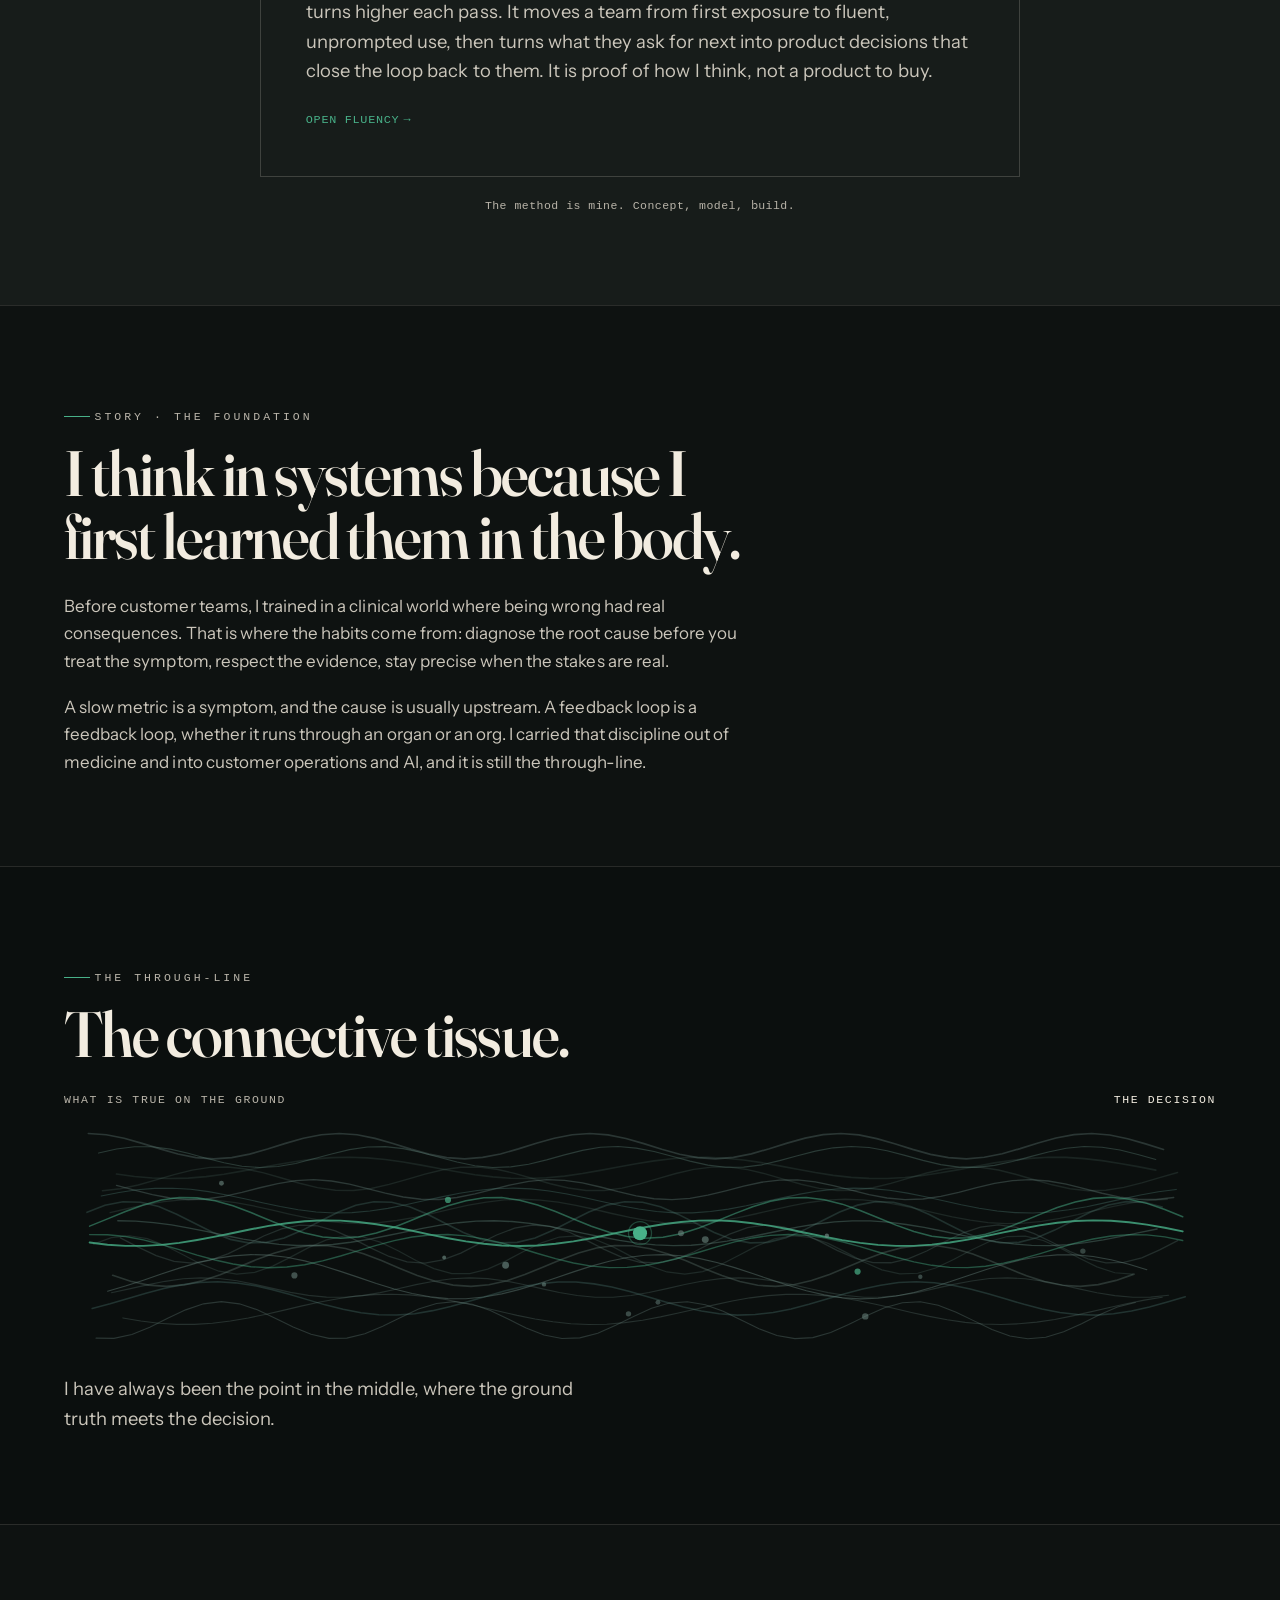
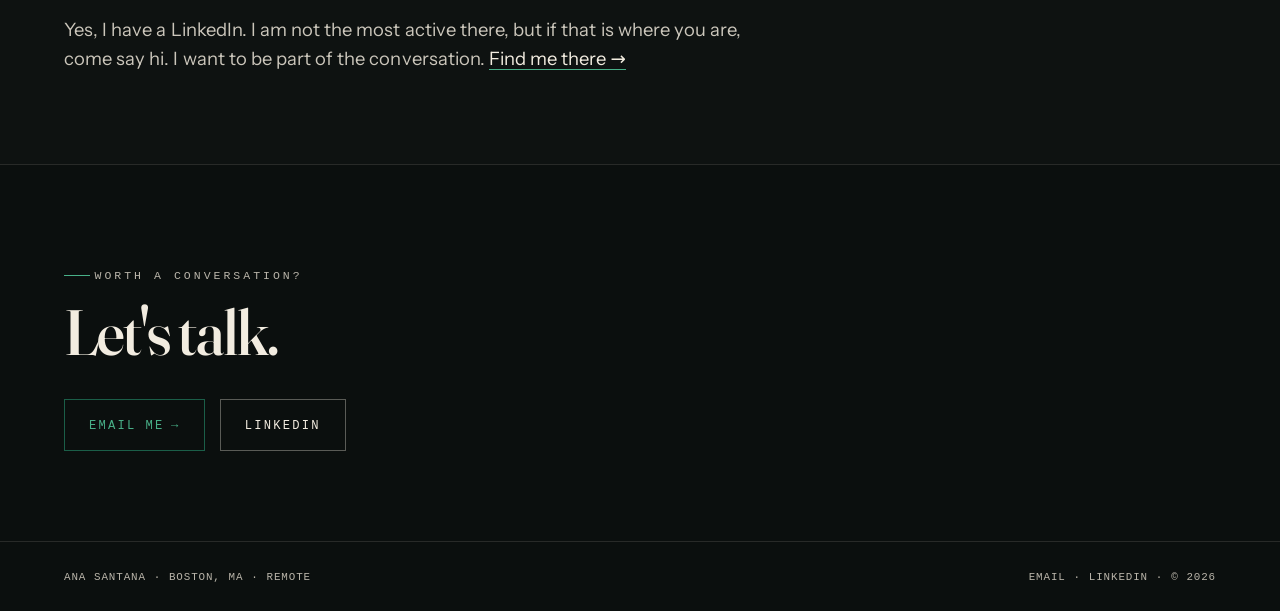
==== commit 16565ffb: "Extend language alignment and indexability to /fluency/ Replaces the "Adoption strategist" callback " ====
--- a/index.html
+++ b/index.html
@@ -65,7 +65,7 @@
           <h1 class="display" style="margin-top: 1.5rem; max-width: 16ch;" data-reveal data-delay="1">The next phase of AI runs on <em>judgment.</em></h1>
           <p class="lede" style="margin-top: 1.6rem; max-width: 54ch;" data-reveal data-delay="2">I am Ana Santana. Eight years turning customer reality into decisions and leading the teams that act on them, on a clinical foundation of evidence before assertion. AI is leverage now. Deciding what is actually true, and what to do about it, still is not automatable. That is the work I do.</p>
           <div style="margin-top: 1.8rem; display: flex; flex-direction: column; gap: 0.4rem;" data-reveal data-delay="2">
-            <span class="mono" style="font-size: 0.76rem; letter-spacing: 0.04em; color: var(--bone);">Team Leadership · Voice of Customer · Onboarding &amp; Community</span>
+            <span class="mono" style="font-size: 0.76rem; letter-spacing: 0.04em; color: var(--bone);">Customer Support Operations · Team Leadership · Voice of Customer · Onboarding &amp; Community</span>
             <span class="mono muted" style="font-size: 0.76rem; letter-spacing: 0.04em;">Boston, MA · Remote</span>
             <span class="mono muted" style="font-size: 0.76rem; letter-spacing: 0.04em;">Fluent English · Native Spanish</span>
           </div>
